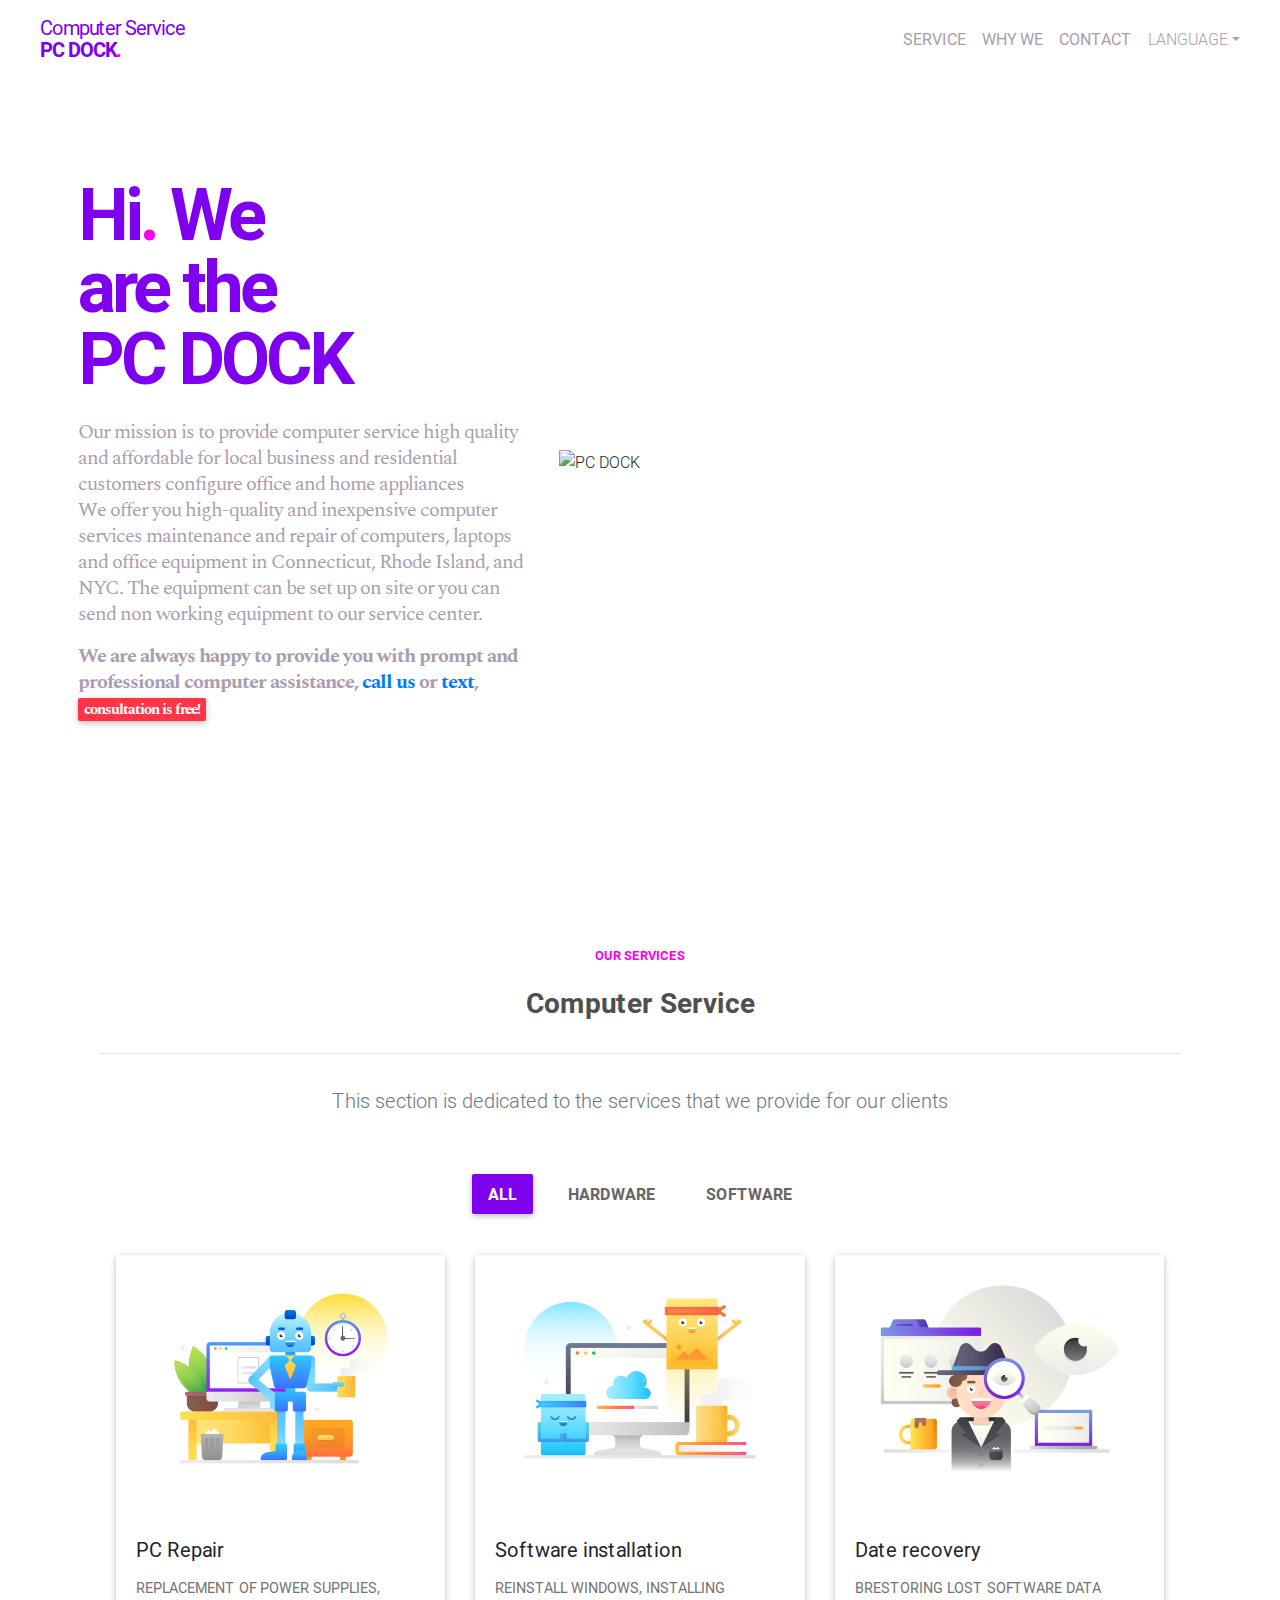
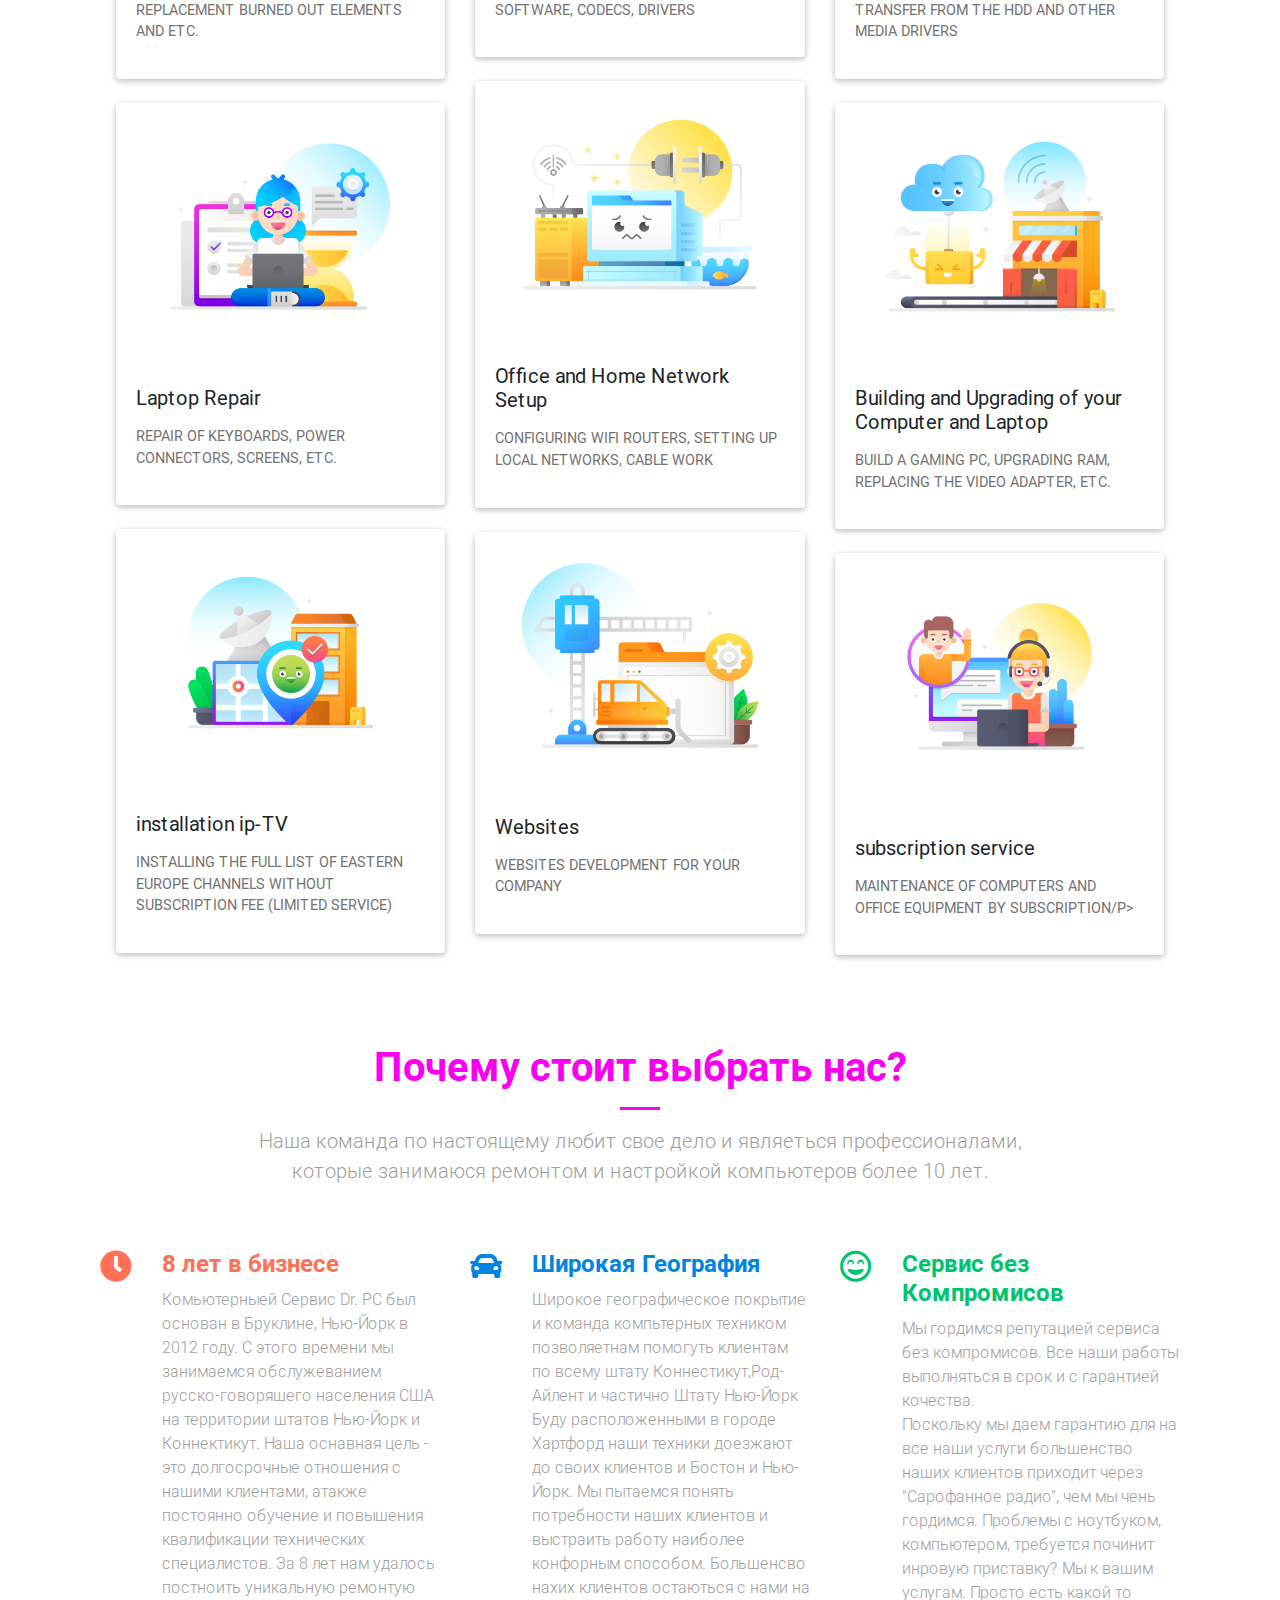
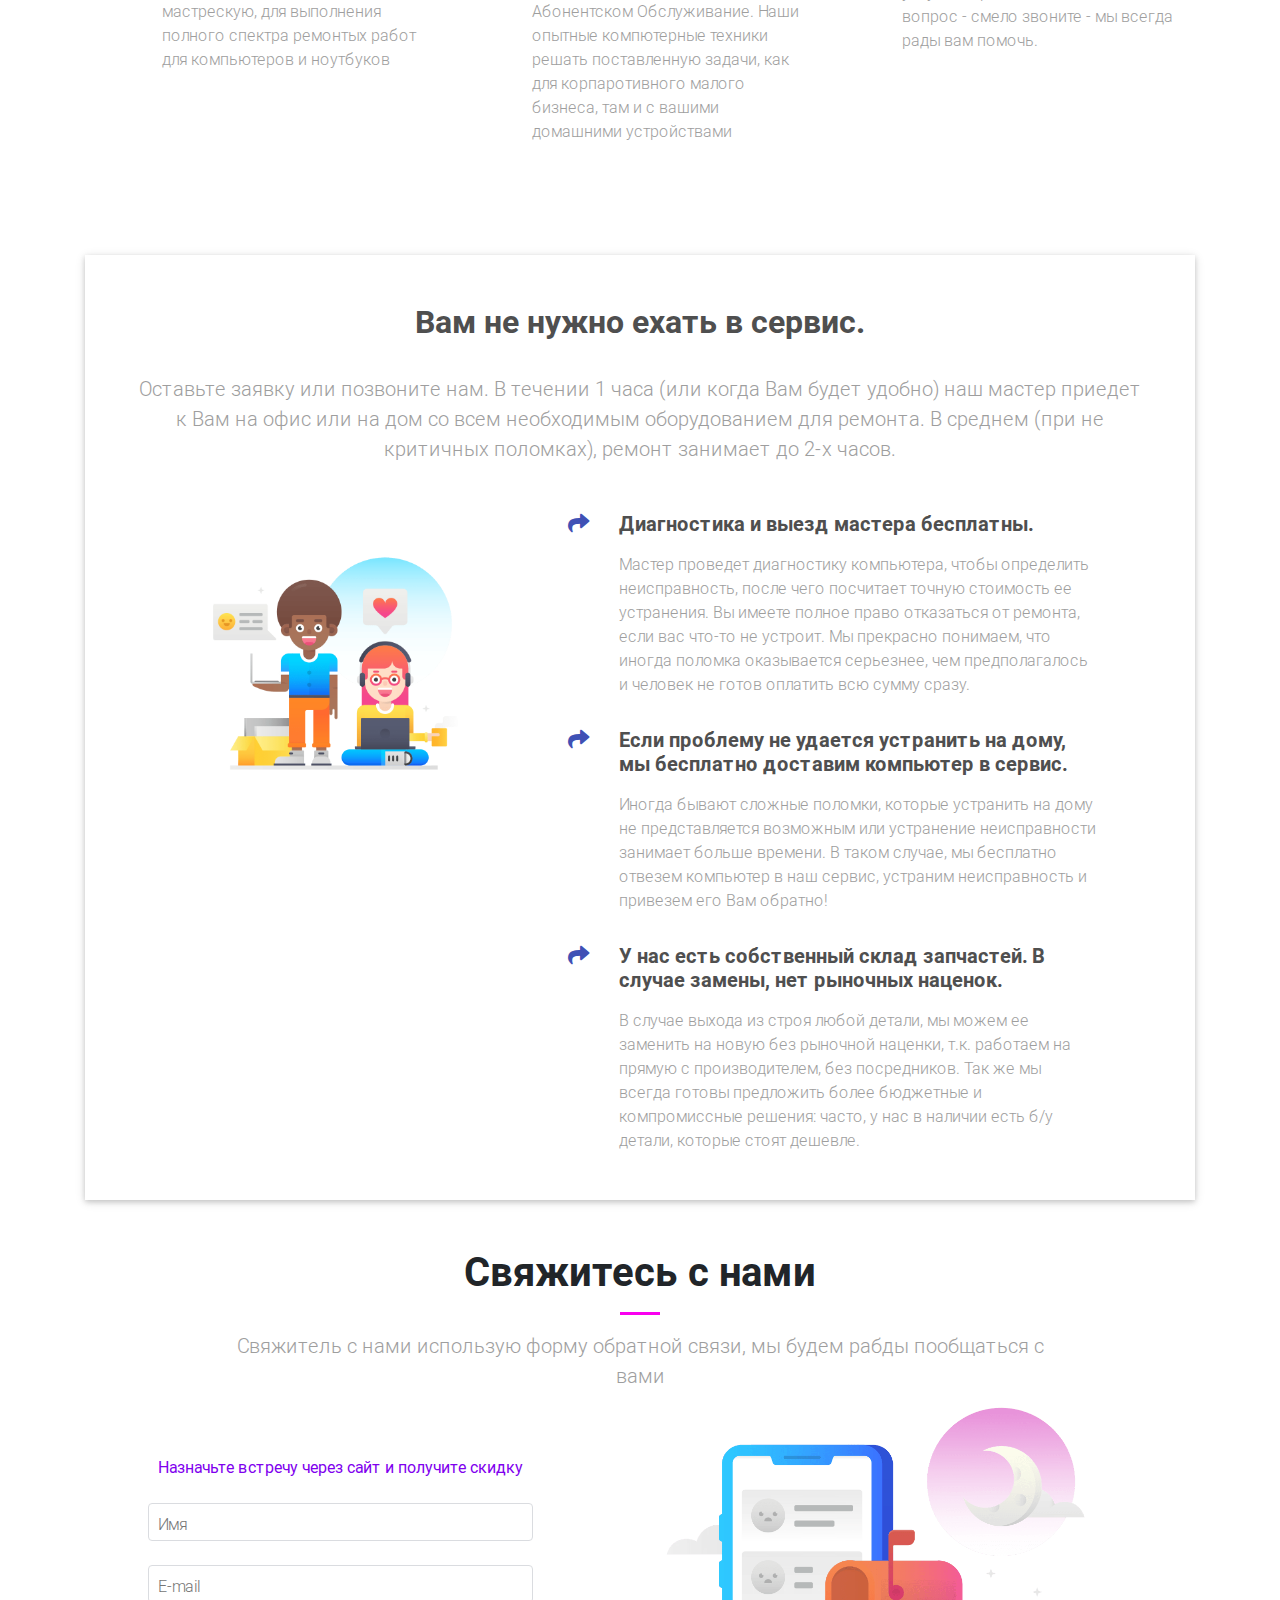
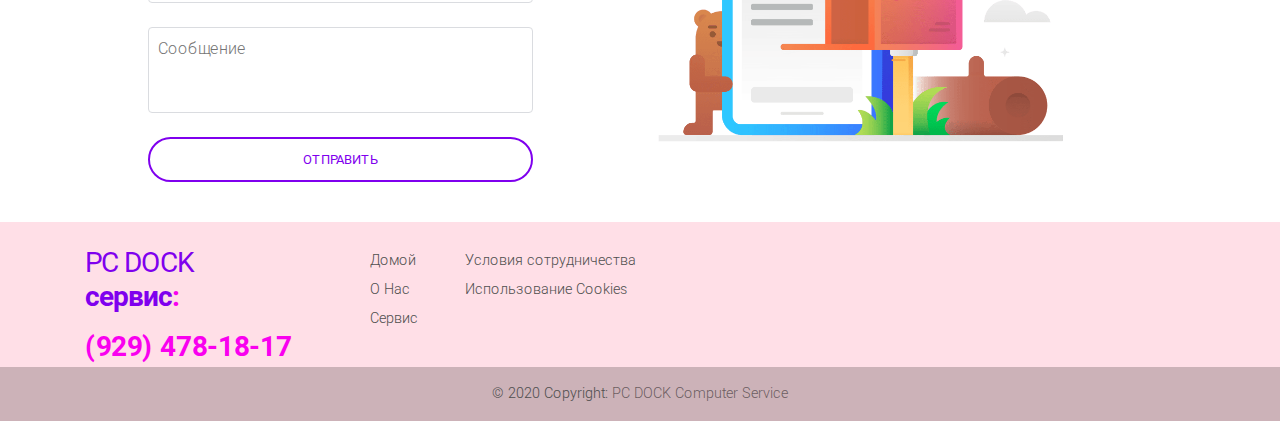
==== index.html @ e17f39f7 "add language select" ====
<!DOCTYPE html>
<html lang="ru">

<head>
    <meta charset="utf-8">
    <meta name="viewport" content="width=device-width, initial-scale=1, shrink-to-fit=no">
    <meta name="discription"
        content="Computer Service in Connecticut State PC DOCK Computer and laptop repair, ip-TV, xbox and ps repair">
    <meta name="keywords" content="service, repair, windows, virus cleaning">
    <meta http-equiv="x-ua-compatible" content="ie=edge">
    <title>Computer Service PC DOCK</title>
    <!-- Font Awesome -->
    <link rel="stylesheet" href="https://use.fontawesome.com/releases/v5.8.2/css/all.css">
    <!-- Google fonts -->
    <link href="https://fonts.googleapis.com/css?family=Pacifico|Spectral&display=swap" rel="stylesheet">
    <!-- Bootstrap core CSS -->
    <link href="../css/bootstrap.min.css" rel="stylesheet">
    <!-- Material Design Bootstrap -->
    <link href="../css/mdb.min.css" rel="stylesheet">
    <!-- Custom CSS -->
    <link href="../css/style.css" rel="stylesheet">

    <style>
        .md-outline.select-wrapper+label {
            top: .6em !important;
            z-index: 2 !important;
        }
    </style>
</head>

<body class="coworking-page">

    <!-- Main navigation -->
    <header>

        <!-- Navbar -->
        <nav class="navbar navbar-expand-lg scrolling-navbar navbar-light z-depth-0 fixed-top white ml-md-4 mr-md-3">
            <a class="navbar-brand purple-pastel" href="#">
                <strong>Computer Service <br><span class="font-weight-bold">PC DOCK</span><span
                        class="font-weight-bold pink-pastel">.</span></strong>
            </a>
            <button class="navbar-toggler" type="button" data-toggle="collapse" data-target="#navbarSupportedContent-4"
                aria-controls="navbarSupportedContent-4" aria-expanded="false" aria-label="Toggle navigation">
                <span class="navbar-toggler-icon"></span>
            </button>
            <div class="collapse navbar-collapse" id="navbarSupportedContent-4">
                <ul class="navbar-nav ml-auto text-uppercase smooth-scroll">
                    <li class="nav-item">
                        <a class="nav-link heather-color" href="#service" data-offset="100">
                            <strong>Service</strong>
                        </a>
                    </li>
                    <li class="nav-item">
                        <a class="nav-link heather-color" href="#about" data-offset="100">
                            <strong>Why we</strong>
                        </a>
                    </li>

                    <li class="nav-item">
                        <a class="nav-link heather-color" href="#contact" data-offset="100">
                            <strong>Contact</strong>
                        </a>
                    </li>

<!-- Dropdown -->
<li class="nav-item dropdown">
    <a class="nav-link dropdown-toggle heather-color" id="navbarDropdownMenuLink" data-toggle="dropdown" aria-haspopup="true"
        aria-expanded="false">Language</a>
    <div class="dropdown-menu dropdown-primary blue-grey lighten-5" aria-labelledby="navbarDropdownMenuLink">
        <a class="dropdown-item" href="ru.html">Russian</a>
        <a class="dropdown-item active" href="#" >English</a>

    </div>
</li>

                </ul>
            </div>
        </nav>
        <!-- Navbar -->

        <!-- Intro -->
        <section class="view intro">

            <div class="container-fluid">

                <div class="row d-flex justify-content-center align-items-center h-100 mx-md-5" id="home">

                    <div class="col-lg-4 col-xl-5 col-flex mt-lg-0 pt-lg-4 mt-5 pt-5">

                        <h1 class="heading font-weight-bold display-3 mb-4">Hi<span>.</span> <br
                                class="d-block d-md-none d-lg-block d-xl-none">We<br>are the <br>PC DOCK</span></h1>
                        <h5 class="subheading mb-xl-4 pb-xl-0 mb-md-3 pb-md-3 mb-4" id="main_text"><strong>Our mission
                                is to provide computer service high quality and affordable for local business and
                                residential customers
                                configure office and home appliances
                                <br class="d-none d-xl-block">We offer you high-quality and inexpensive computer
                                services
                                maintenance and repair of computers, laptops and office equipment in Connecticut, Rhode Island, and NYC.
                                The equipment can be set up on site or you can send non working equipment to our service center.

                                <p><strong>

                                        <p> We are always happy to provide you with prompt and professional computer assistance, <a
                                                href="callto:+18609103092">call us</a> or <a
                                                href="http://m.me/lavruk.d">text</a>,
                                            <span class="badge badge-danger"
                                            >consultation is free!</span>
                                            <p>
                                    </strong></p>
                            </strong></h5>


                        <!-- Кнопка связаться
            <div class="mr-auto">
              <button type="button" autofocus class="btn purple-gradient btn-rounded ml-0">Связаться</button>
            </div>

        Кнопка связаться -->

                    </div>

                    <div class="col-lg-8 col-xl-7 pt-lg-4">

                        <div class="view">
                            <img src="https://mdbootstrap.com/img/illustrations/graphics(2).png" class="img-fluid"
                                alt="PC DOCK">
                        </div>

                    </div>

                </div>

            </div>

        </section>
        <!-- Intro -->

    </header>
    <!-- Main navigation -->

    <!-- Main layout -->
    <main>

        <div class="container">

            <!-- Section service -->
            <section id="Service">
                <div class="container my-5">

                    <!-- Section Service-->
                    <section>

                        <style>
                            .md-pills .nav-link.active {
                                color: #fff;
                                background-color: #7f00ee;
                            }

                            button.close {
                                position: absolute;
                                right: 0;
                                z-index: 2;
                                padding-right: 1rem;
                                padding-top: .6rem;
                            }
                        </style>

                        <!-- ModalCompFix -->
                        <div class="modal fade" id="ModalCompFix" tabindex="-1" role="dialog"
                            aria-labelledby="exampleModalLabel" aria-hidden="true">
                            <div class="modal-dialog modal-fluid modal-dialog-centered" role="document">
                                <div class="modal-content">
                                    <div class="modal-body p-0">
                                        <button type="button" class="close" data-dismiss="modal" aria-label="Close">
                                            <span aria-hidden="true">&times;</span>
                                        </button>
                                        <!-- Grid row -->
                                        <div class="row">
                                            <!-- Grid column -->
                                            <div class="col-md-4 col-sm-12">
                                                <div class="view rounded-right">
                                                    <img class="img-fluid"
                                                        src="../img/hugo/hugo-artificial-intelligence.png"
                                                        alt="Ремонт Компьютеров">
                                                </div>
                                            </div>
                                            <div class="col-md-8 col-sm-12 py-5 pl-5">
                                                <h5 class="font-weight-normal mb-3">Ремонт Компьютеров</h5>
                                                <p class="text-muted">Cтационарный компьютер или любая другая техника
                                                    имеет свой рабочий ресурс.
                                                    Кроме того, на стабильность и качество работы
                                                    столь сложных систем влияет масса факторов от правильности и
                                                    своевременности периодического
                                                    обслуживания до некоторых
                                                    нюансов эксплуатации.</p>
                                                <p class="text-muted">
                                                    Поэтому неполадки в работе домашнего или офисного ПК неизбежны и их
                                                    появление – вопрос
                                                    времени.
                                                    Все неисправности, в
                                                    зависимости от причины возникновения, делятся на два типа:
                                                    аппаратные и программные. Первые
                                                    возникают вследствие
                                                    нарушения работы физических компонентов системы (жёсткого диска,
                                                    блока питания, видеокарты и
                                                    прочего), а вторые из-за
                                                    нарушений в работе программного обеспечения.
                                                </p>
                                            </div>

                                        </div>
                                        <!-- Grid row -->
                                        <div class="row p-5 ">
                                            <div class="col-lg-4 col-md-6">
                                                <ul class="font-small mt-5">
                                                    <p class="text-uppercase mb-2"><strong>Что могло случиться?</strong>
                                                    </p>
                                                    <p class="text-muted mb-4">

                                                        <li>Компьютер не включается</li>
                                                        <li>Синий экран на компьютере</li>
                                                        <li>Ошибки в работе компьютера</li>
                                                        <li>Зависает компьютер</li>
                                                        <li>Компьютер перезагружается сам</li>
                                                        <li>Шумит компьютер</li>
                                                        <li>Другие проблемы с компьютером</li>

                                                    </p>
                                                </ul>
                                            </div>
                                            <div class="col-lg-4 col-md-6">
                                                <ul class="font-small mt-5">
                                                    <p class="text-uppercase mb-2"><strong>Аппаратные
                                                            неисправности</strong></p>
                                                    <p class="text-muted mb-4">

                                                        <li>Поломки функциональных компонентов системы происходят в
                                                            результате физических
                                                            повреждений,
                                                            исчерпанного ресурса или
                                                            неправильного обслуживания. На работе ПК они отображаются
                                                            по-разному. В наиболее сложных
                                                            случаях
                                                            поломка приводит к
                                                            полному выходу из строя всей системы.</li>
                                                        <li>Специфика рабочего режима приводит к тому, что чаще всего
                                                            ломаются жёсткие диски. Ввиду
                                                            того,
                                                            что данные операционной
                                                            системы записаны на них, в таком случае компьютер приходит в
                                                            негодность до замены модуля и
                                                            переустановки ОС.
                                                        </li>
                                                        <li>
                                                            Второе место по количеству неисправностей занимает блок
                                                            питания. Часто конденсаторы на его
                                                            плате
                                                            приходят в негодность.
                                                            Нерабочие конденсаторы можно определить по внешнему виду –
                                                            они вздутые в верхней части.
                                                        </li>

                                                    </p>
                                                </ul>
                                            </div>
                                            <div class="col-lg-4 col-md-12">
                                                <div class="font-small mt-5">
                                                    <p class="text-uppercase mt-5"><strong>Обслужевание</strong></p>
                                                    <p class="text-muted mb-4">
                                                        Выполняем техническое обслуживание компьютеров, которое
                                                        заключается в чистке системного
                                                        блока от пыли,
                                                        замене термопасты
                                                        на процессоре и видеокарте, смазке кулеров, проверке системы на
                                                        вирусы и нежелательное ПО.
                                                        Вовремя
                                                        проведенное
                                                        обслуживание помогает предотвратить поломки и экономит не только
                                                        время и нервы, но и
                                                        денежные средства.
                                                    </p>
                                                </div>
                                            </div>
                                        </div>
                                        <!-- Grid row -->
                                        <div class="row p-5">
                                            <div class="col">
                                                <h2>Прайс-лист на услуги</h2>
                                                <table class="table">
                                                    <tbody>
                                                        <tr>
                                                            <td style="text-align: left;" width="510"><strong>Название
                                                                    работ</strong></td>
                                                            <td width="100"><strong>Цена, $.</strong></td>
                                                        </tr>
                                                        <tr>
                                                            <td style="text-align: left;">Диагностика блока питания</td>
                                                            <td>от 20</td>
                                                        </tr>
                                                        <tr>
                                                            <td style="text-align: left;">Диагностика видеокарты</td>
                                                            <td>30</td>
                                                        </tr>
                                                        <tr>
                                                            <td style="text-align: left;">Диагностика жесткого диска
                                                                (HDD/SSD)</td>
                                                            <td>от 15</td>
                                                        </tr>
                                                        <tr>
                                                            <td style="text-align: left;">Диагностика системного блока
                                                            </td>
                                                            <td>20</td>
                                                        </tr>
                                                        <tr>
                                                            <td style="text-align: left;">Замена CD-DVD дисковода (без
                                                                стоимости запчасти)</td>
                                                            <td>35</td>
                                                        </tr>
                                                        <tr>
                                                            <td style="text-align: left;">Замена блока питания (без
                                                                стоимости запчасти)</td>
                                                            <td>60</td>
                                                        </tr>
                                                        <tr>
                                                            <td style="text-align: left;">Замена видеокарты (без
                                                                стоимости запчасти)</td>
                                                            <td>40</td>
                                                        </tr>
                                                        <tr>
                                                            <td style="text-align: left;">Замена внутренних шлейфов (без
                                                                стоимости запчасти)</td>
                                                            <td>от 30</td>
                                                        </tr>
                                                        <tr>
                                                            <td style="text-align: left;">Замена жесткого диска
                                                                (HDD/SSD) (без стоимости запчасти)
                                                            </td>
                                                            <td>от 40</td>
                                                        </tr>
                                                        <tr>
                                                            <td style="text-align: left;">Замена материнской платы (без
                                                                стоимости запчасти)</td>
                                                            <td>от 65</td>
                                                        </tr>
                                                        <tr>
                                                            <td style="text-align: left;">Замена оперативной памяти (без
                                                                стоимости запчасти)</td>
                                                            <td>от 25</td>
                                                        </tr>
                                                        <tr>
                                                            <td style="text-align: left;">Замена процессора (без
                                                                стоимости запчасти)</td>
                                                            <td>от 65</td>
                                                        </tr>
                                                        <tr>
                                                            <td style="text-align: left;">Замена разъемов на плате</td>
                                                            <td>от 100</td>
                                                        </tr>
                                                        <tr>
                                                            <td style="text-align: left;">Удаление вирусов, настройка
                                                                программ и операционной системы
                                                            </td>
                                                            <td>от 60</td>
                                                        </tr>
                                                        <tr>
                                                            <td style="text-align: left;">Прошивка BIOS</td>
                                                            <td>от 60</td>
                                                        </tr>
                                                        <tr>
                                                            <td style="text-align: left;">Ремонт CD-DVD дисковода</td>
                                                            <td>от 65</td>
                                                        </tr>
                                                        <tr>
                                                            <td style="text-align: left;">Ремонт блока питания</td>
                                                            <td>от 65</td>
                                                        </tr>
                                                        <tr>
                                                            <td style="text-align: left;">Ремонт видеокарты</td>
                                                            <td>от 65</td>
                                                        </tr>
                                                        <tr>
                                                            <td style="text-align: left;">Ремонт жесткого диска
                                                                (HDD/SSD)</td>
                                                            <td>от 65</td>
                                                        </tr>
                                                        <tr>
                                                            <td style="text-align: left;">Ремонт материнской платы</td>
                                                            <td>от 65</td>
                                                        </tr>
                                                        <tr>
                                                            <td style="text-align: left;">Ремонт после попадания воды
                                                                или неудачного ремонта в другом
                                                                сервисе</td>
                                                            <td>от 450</td>
                                                        </tr>
                                                        <tr>
                                                            <td style="text-align: left;">Чистка блока питания</td>
                                                            <td>от 40</td>
                                                        </tr>
                                                        <tr>
                                                            <td style="text-align: left;">Чистка системы охлаждения с
                                                                заменой термопасты</td>
                                                            <td>50</td>
                                                        </tr>
                                                    </tbody>
                                                </table>
                                                <p><span style="font-size: small;">*Цены указаны для ознакомления и
                                                        могут меняться в
                                                        зависимости от сложности
                                                        работ</span></p>
                                            </div>
                                        </div>
                                    </div>
                                </div>
                            </div>
                        </div>
                        <!-- /.ModalCompFix -->


                        <!-- Modal Comp ModalSoftFix -->
                        <div class="modal fade" id="ModalSoftFix" tabindex="-1" role="dialog"
                            aria-labelledby="exampleModalLabel" aria-hidden="true">
                            <div class="modal-dialog modal-fluid modal-dialog-centered" role="document">
                                <div class="modal-content">
                                    <div class="modal-body p-0">
                                        <button type="button" class="close" data-dismiss="modal" aria-label="Close">
                                            <span aria-hidden="true">&times;</span>
                                        </button>
                                        <!-- Grid row -->
                                        <div class="row">
                                            <!-- Grid column -->
                                            <div class="col-md-4 col-sm-12">
                                                <div class="view rounded-right">
                                                    <img class="img-fluid" src="../img/hugo/hugo-uploading.png"
                                                        alt="Ремонт Компьютеров">
                                                </div>
                                            </div>
                                            <div class="col-md-8 col-sm-12 py-5 pl-5">
                                                <h5 class="font-weight-normal mb-3">Установка Софта</h5>
                                                <p class="text-muted">Компьютер без подходящего программного обеспечения
                                                    — бесполезная груда
                                                    металла. Поскольку программные продукты постоянно
                                                    усовершенствуются, то проследить за всеми новинками и улучшения
                                                    большинству пользователей
                                                    некогда. Рациональней
                                                    обратиться к нам и наши специалисты:
                                                    <ul>
                                                        <li>установят требуемую операционную систему и программные
                                                            решения;</li>
                                                        <li>настроят режимы работы программного обеспечения в
                                                            соответствии с потребностями
                                                            заказчика;</li>
                                                        <li>защитят компьютер от вирусов и прочего вредоносного ПО при
                                                            помощи антивирусов и
                                                            файерволов.</li>
                                                    </ul>
                                                    Наши специалисты знают какие именно программы предпочтительней для
                                                    решения
                                                    узкоспециализированных задач и дадут клиенту
                                                    дельные советы касательно нюансов их использования.</p>
                                                <p class="text-muted">
                                                    Поэтому неполадки в работе домашнего или офисного ПК неизбежны и их
                                                    появление – вопрос
                                                    времени.
                                                    Все неисправности, в
                                                    зависимости от причины возникновения, делятся на два типа:
                                                    аппаратные и программные. Первые
                                                    возникают вследствие
                                                    нарушения работы физических компонентов системы (жёсткого диска,
                                                    блока питания, видеокарты и
                                                    прочего), а вторые из-за
                                                    нарушений в работе программного обеспечения.
                                                </p>
                                            </div>

                                        </div>

                                        <div class="container my-5 p-5 z-depth-1">


                                            <!--Section: Content-->
                                            <section class="dark-grey-text">

                                                <!-- Section heading -->
                                                <h2 class="text-center font-weight-bold mb-4 pb-2">Если вы обратились к
                                                    нам</h2>
                                                <!-- Section description -->
                                                <p class="text-center lead grey-text mx-auto mb-5">
                                                    <ul class="text-muted">
                                                        <li>после переустановки Windows самостоятельно искать нужные
                                                            программы и настраивать их так,
                                                            как вы привыкли;</li>
                                                        <li>беспокоиться о сохранении важных данных;</li>
                                                        <li>переживать о том защищена ли новая система от атак вирусов и
                                                            вредоносного ПО</li>
                                                    </ul>
                                                </p>

                                                <!-- Grid row -->
                                                <div class="row">
                                                    <!-- Grid row -->
                                                    <div class="row mb-3">

                                                        <!-- Grid column -->
                                                        <div class="col-1">
                                                            <i class="fab fa-internet-explorer fa-lg indigo-text"></i>
                                                        </div>
                                                        <!-- Grid column -->

                                                        <!-- Grid column -->
                                                        <div class="col-xl-10 col-md-11 col-10">
                                                            <h5 class="font-weight-bold mb-3">Установка программ для
                                                                Интернета</h5>
                                                            <p class="grey-text">Ни один пользователь, который хочет
                                                                использовать возможности
                                                                компьютерных коммуникаций на 100% не обходится без
                                                                целого
                                                                ряда специальных программ для Интернета: браузеров,
                                                                клиентов для общения, загрузчиков.
                                                                Но далеко не каждому при этом
                                                                хочется вникать во все многообразие программ для
                                                                установки, выбирать наиболее подходящие
                                                                из них, заниматься кропотливой
                                                                настройкой. Намного проще воспользоваться услугами
                                                                квалифицированных специалистов по
                                                                софту. Именно они выполнят
                                                                установку и настройку программ компьютера для Интернета
                                                                с учетом пожеланий заказчика,
                                                                отрегулируют интерфейс, обеспечат
                                                                высокое быстродействие и подберут самый оптимальный
                                                                набор сетевых решений.</p>
                                                        </div>
                                                        <!-- Grid column -->

                                                    </div>
                                                    <!-- Grid row -->

                                                    <!-- Grid row -->
                                                    <div class="row mb-3">

                                                        <!-- Grid column -->
                                                        <div class="col-1">
                                                            <i class="fab fa-codepen fa-lg indigo-text"></i>
                                                        </div>
                                                        <!-- Grid column -->

                                                        <!-- Grid column -->
                                                        <div class="col-xl-10 col-md-11 col-10">
                                                            <h5 class="font-weight-bold mb-3">Установка кодеков</h5>
                                                            <p class="grey-text">Зачастую, скачав видео- или аудиофайл
                                                                из интернета, пользователь
                                                                сталкивается с невозможностью его воспроизведения по
                                                                неясной для него причине. Он ищет проблему в
                                                                проигрывателях, но, на самом деле, для
                                                                многих форматов мультимедиа нужна
                                                                установка кодеков – специальных программ, обеспечивающих
                                                                совместимость плееров с
                                                                различными типами видеофайлов.
                                                                Разобраться в большом разнообразии кодеков и выбрать
                                                                подходящий – не так уж и просто. В
                                                                такой ситуации не обойтись без
                                                                помощи профессионала, который выполнит установку нужных
                                                                программ на компьютер один раз
                                                                для всех возможных форматов.</p>
                                                        </div>
                                                        <!-- Grid column -->

                                                    </div>
                                                    <!-- Grid row -->

                                                    <!-- Grid row -->
                                                    <div class="row mb-3">

                                                        <!-- Grid column -->
                                                        <div class="col-1">
                                                            <i class="fab fa-windows fa-lg indigo-text"></i>
                                                        </div>
                                                        <!-- Grid column -->

                                                        <!-- Grid column -->
                                                        <div class="col-xl-10 col-md-11 col-10">
                                                            <h5 class="font-weight-bold mb-3">Установка офисных программ
                                                            </h5>
                                                            <p class="grey-text"><strong>Офисные приложения</strong> –
                                                                едва ли не самое востребованное
                                                                и практичное программное обеспечение дома и в офисе, для
                                                                частных и
                                                                корпоративных пользователей. Тем более необходимыми
                                                                являются услуги по установке офисных
                                                                программ для работы с текстами,
                                                                презентациями, таблицами и базами данных. Наши
                                                                специалисты помогут выбрать наиболее
                                                                удобный и мощный пакет офисного
                                                                софта для любого заказчика, в зависимости от его
                                                                потребностей. Кроме платного Microsoft
                                                                Office сегодня большим спросом
                                                                пользуется установка бесплатных программ из наборов
                                                                приложений OpenOffice или
                                                                LibreOffice. Это позволяет эффективно
                                                                экономить на лицензионном софте частным пользователям и
                                                                крупным организациям.</p>
                                                        </div>
                                                        <!-- Grid column -->

                                                    </div>
                                                    <!-- Grid row -->

                                                    <!-- Grid row -->
                                                    <div class="row mb-3">

                                                        <!-- Grid column -->
                                                        <div class="col-1">
                                                            <i class="fab fa-adobe fa-lg indigo-text"></i>
                                                        </div>
                                                        <!-- Grid column -->

                                                        <!-- Grid column -->
                                                        <div class="col-xl-10 col-md-11 col-10">
                                                            <h5 class="font-weight-bold mb-3">Установка графических
                                                                редакторов</h5>
                                                            <p class="grey-text"><strong>Графические редакторы</strong>
                                                                – мощные инструменты для
                                                                решения самых разных задач в дизайне, рекламе,
                                                                оформлении. К тому же, это
                                                                еще и отличное развлечение для детей и взрослых. Но
                                                                прежде, чем насладиться всеми
                                                                функциями таких систем, не обойтись
                                                                без установки и настройки программного обеспечения.
                                                                Кроме того, в некоторых случаях
                                                                необходимым оказывается также
                                                                установка драйверов для внешних устройств – сканеров,
                                                                принтеров, графических планшетов.
                                                                Учитывая количество настроек в
                                                                подобном ПО, эта задача может оказаться слишком сложной
                                                                для обычного пользователя, но
                                                                вполне по силам специалисту, к
                                                                которому можно обратиться за компьютерной помощью..</p>
                                                        </div>
                                                        <!-- Grid column -->

                                                    </div>
                                                    <!-- Grid row -->



                                                    <!--Grid row-->
                                                    <div class="row">

                                                        <!-- Grid column -->
                                                        <div class="col-1">
                                                            <i class="fas fa-tools fa-lg indigo-text"></i>
                                                        </div>
                                                        <!-- Grid column -->

                                                        <!-- Grid column -->
                                                        <div class="col-xl-10 col-md-11 col-10">
                                                            <h5 class="font-weight-bold mb-3">Установка драйверов
                                                                устройств</h5>
                                                            <p class="grey-text mb-0">Драйверы – это специальные
                                                                программы, без которых невозможно
                                                                корректное взаимодействие физических устройств вашего
                                                                компьютера и его операционной системы. В этой связи,
                                                                установка драйверов оказывается
                                                                необходимой для того, чтобы
                                                                обеспечить слаженную работу «железа», получить доступ ко
                                                                всем его функциям и
                                                                возможностям. Нельзя забывать и о том, что
                                                                только квалифицированный специалист сможет выполнить
                                                                установку драйверов с
                                                                использованием самых свежих версий,
                                                                сертифицированных производителей, без малейшего риска
                                                                заражения компьютера вредоносным
                                                                ПО.</p>
                                                        </div>
                                                        <!-- Grid column -->

                                                    </div>
                                                    <!--Grid row-->



                                                </div>
                                                <!-- Grid row -->

                                            </section>
                                            <!--Section: Content-->


                                        </div>

                                        <!-- Grid row -->
                                        <div class="row p-5">
                                            <div class="col">
                                                <h2>Прайс-лист на услуги</h2>
                                                <table class="table">
                                                    <tbody>
                                                        <tr>
                                                            <td style="text-align: left;" width="510"><strong>Название
                                                                    работ</strong></td>
                                                            <td width="100"><strong>Цена, $.</strong></td>
                                                        </tr>
                                                        <tr>
                                                            <td style="text-align: left;">Установка операционной системы
                                                                Windows 7,8,10</td>
                                                            <td>от 45</td>
                                                        </tr>
                                                        <tr>
                                                            <td style="text-align: left;">Восстановление Windows после
                                                                сбоев</td>
                                                            <td>от 50</td>
                                                        </tr>
                                                        <tr>
                                                            <td style="text-align: left;">Оптимизация системы</td>
                                                            <td>от 25</td>
                                                        </tr>
                                                        <tr>
                                                            <td style="text-align: left;">Создание резервной копии
                                                                Windows</td>
                                                            <td>20</td>
                                                        </tr>
                                                        <tr>
                                                            <td style="text-align: left;">Чистка/устранение ошибок
                                                                системы</td>
                                                            <td>20</td>
                                                        </tr>
                                                        <tr>
                                                            <td style="text-align: left;">Сохранение данных при сбое
                                                                системы(за 10Гб)</td>
                                                            <td>10</td>
                                                        </tr>
                                                        <tr>
                                                            <td style="text-align: left;">Установка драйвера устройства
                                                                компьютера</td>
                                                            <td>10</td>
                                                        </tr>
                                                        <tr>
                                                            <td style="text-align: left;">Установка драйвера
                                                                видеоадаптера</td>
                                                            <td>от 15</td>
                                                        </tr>
                                                        <tr>
                                                            <td style="text-align: left;">Установка офисного пакета
                                                            </td>
                                                            <td>от 20</td>
                                                        </tr>
                                                        <tr>
                                                            <td style="text-align: left;">Установка антивируса (+
                                                                стоимость подписки) </td>
                                                            <td>от 10</td>
                                                        </tr>
                                                        <tr>
                                                            <td style="text-align: left;">Настройка почтового клиента
                                                                (Outlook, Opera, Mozilla)</td>
                                                            <td>20</td>
                                                        </tr>

                                                    </tbody>
                                                </table>
                                                <p><span style="font-size: small;">*Цены указаны для ознакомления и
                                                        могут меняться в
                                                        зависимости от сложности
                                                        работ</span></p>
                                            </div>
                                        </div>
                                    </div>
                                </div>
                            </div>
                        </div>
                        <!-- /.Modal Comp ModalSoftFix -->

                        <!-- Modal Comp DataRecover -->
                        <div class="modal fade" id="DataRecover" tabindex="-1" role="dialog"
                            aria-labelledby="exampleModalLabel" aria-hidden="true">
                            <div class="modal-dialog modal-fluid modal-dialog-centered" role="document">
                                <div class="modal-content">
                                    <div class="modal-body p-0">
                                        <button type="button" class="close" data-dismiss="modal" aria-label="Close">
                                            <span aria-hidden="true">&times;</span>
                                        </button>
                                        <!-- Grid row -->
                                        <div class="row">
                                            <!-- Grid column -->
                                            <div class="col-md-4 col-sm-12">
                                                <div class="view rounded-right">
                                                    <img class="img-fluid" src="../img/hugo/hugo-searching.png"
                                                        alt="Ремонт Компьютеров">
                                                </div>
                                            </div>
                                            <div class="col-md-8 col-sm-12 py-5 pl-5">
                                                <h5 class="font-weight-normal mb-3">Востановление информации</h5>
                                                <p class="text-muted">
                                                    <h1>UNDER CONSTRUCTION</h1>
                                                </p>
                                                <!-- <p class="text-muted">
                          Поэтому неполадки в работе домашнего или офисного ПК неизбежны и их появление – вопрос
                          времени.
                          Все неисправности, в
                          зависимости от причины возникновения, делятся на два типа: аппаратные и программные. Первые
                          возникают вследствие
                          нарушения работы физических компонентов системы (жёсткого диска, блока питания, видеокарты и
                          прочего), а вторые из-за
                          нарушений в работе программного обеспечения.
                        </p> -->
                                            </div>
                                        </div>
                                    </div>
                                </div>
                            </div>
                        </div>
                        <!-- /.Modal Comp DateRecover -->

                        <!-- Modal Comp Laptop Fix -->
                        <div class="modal fade" id="ModulLaptopFix" tabindex="-1" role="dialog"
                            aria-labelledby="exampleModalLabel" aria-hidden="true">
                            <div class="modal-dialog modal-fluid modal-dialog-centered" role="document">
                                <div class="modal-content">
                                    <div class="modal-body p-0">
                                        <button type="button" class="close" data-dismiss="modal" aria-label="Close">
                                            <span aria-hidden="true">&times;</span>
                                        </button>
                                        <!-- Grid row -->
                                        <div class="row">
                                            <!-- Grid column -->
                                            <div class="col-md-4 col-sm-12">
                                                <div class="view rounded-right">
                                                    <img class="img-fluid" src="../img/hugo/hugo-productive-work.png"
                                                        alt="Ремонт Компьютеров">
                                                </div>
                                            </div>
                                            <div class="col-md-8 col-sm-12 py-5 pl-5">
                                                <h5 class="font-weight-normal mb-3">Ремонт Ноутбуков</h5>
                                                <p class="text-muted">то незаменимый помощник делового человека,
                                                    сочетающий в себе компактность
                                                    с возможностью поиска и обработки информации.
                                                    Если вас беспокоит техническое состояние ноутбука, влияющее на
                                                    работоспособность, то очевидно,
                                                    что ему требуется срочный
                                                    ремонт.

                                                    Если вы не имеете возможности долго ожидать из ремонта свой ноутбук,
                                                    то обращайтесь в наш
                                                    сервисный центр. Мы производим
                                                    ремонт ноутбуков на дому качественно, недорого и быстро. У нас вы
                                                    получите не только
                                                    обслуживание по высшему классу, но
                                                    и ряд других преимуществ.</p>

                                            </div>

                                        </div>
                                        <p class="container my-3">
                                            Наши мастера легко справляются с решением проблем любого уровня сложности.
                                            Ремонт ноутбуков будет
                                            происходить в вашем
                                            присутствии дома или в офисе. Для замены будут использованы только
                                            комплектующие от производителя,
                                            которые всегда
                                            имеются на складе.

                                            После ремонта мастер продемонстрирует вам работоспособность ноутбука и
                                            выдаст гарантию на
                                            произведённую работу и
                                            установленные запчасти. Сотрудничество с нами сэкономит вам не только
                                            деньги, но и время, которое
                                            также сегодня в
                                            дефиците.

                                            После ремонта мастер передаёт ноутбук заказчику вместе с гарантией качества.

                                        </p>

                                        <!-- Grid row -->
                                        <div class="row p-5 ">
                                            <div class="col-lg-4 col-md-6">
                                                <ul class="font-small mt-5">
                                                    <p class="text-uppercase mb-2"><strong>Что могло случиться?</strong>
                                                    </p>
                                                    <p class="text-muted mb-4">

                                                        <li>Компьютер не включается</li>
                                                        <li>Синий экран на компьютере</li>
                                                        <li>Ошибки в работе компьютера</li>
                                                        <li>Зависает компьютер</li>
                                                        <li>Компьютер перезагружается сам</li>
                                                        <li>Шумит компьютер</li>
                                                        <li>Другие проблемы с компьютером</li>

                                                    </p>
                                                </ul>
                                            </div>
                                            <div class="col-lg-4 col-md-6">
                                                <ul class="font-small mt-5">
                                                    <p class="text-uppercase mb-2"><strong>Аппаратные
                                                            неисправности</strong></p>
                                                    <p class="text-muted mb-4">

                                                        <li>Поломки функциональных компонентов системы происходят в
                                                            результате физических
                                                            повреждений,
                                                            исчерпанного ресурса или
                                                            неправильного обслуживания. На работе ПК они отображаются
                                                            по-разному. В наиболее сложных
                                                            случаях
                                                            поломка приводит к
                                                            полному выходу из строя всей системы.</li>
                                                        <li>Специфика рабочего режима приводит к тому, что чаще всего
                                                            ломаются жёсткие диски. Ввиду
                                                            того,
                                                            что данные операционной
                                                            системы записаны на них, в таком случае компьютер приходит в
                                                            негодность до замены модуля и
                                                            переустановки ОС.
                                                        </li>
                                                        <li>
                                                            Второе место по количеству неисправностей занимает блок
                                                            питания. Часто конденсаторы на его
                                                            плате
                                                            приходят в негодность.
                                                            Нерабочие конденсаторы можно определить по внешнему виду –
                                                            они вздутые в верхней части.
                                                        </li>

                                                    </p>
                                                </ul>
                                            </div>
                                            <div class="col-lg-4 col-md-12">
                                                <div class="font-small mt-5">
                                                    <p class="text-uppercase mt-5"><strong>Обслужевание</strong></p>
                                                    <p class="text-muted mb-4">
                                                        Выполняем техническое обслуживание компьютеров, которое
                                                        заключается в чистке системного
                                                        блока от пыли, замене термопасты
                                                        на процессоре и видеокарте, смазке кулеров, проверке системы на
                                                        вирусы и нежелательное ПО.
                                                        Вовремя проведенное
                                                        обслуживание помогает предотвратить поломки и экономит не только
                                                        время и нервы, но и
                                                        денежные средства.
                                                    </p>
                                                </div>
                                            </div>
                                        </div>
                                        <!-- Grid row -->
                                        <div class="row p-5">
                                            <div class="col">
                                                <h2>Прайс-лист на услуги</h2>
                                                <table class="table">
                                                    <tbody>
                                                        <tr>
                                                            <td style="text-align: left;" width="510"><strong>Название
                                                                    работ</strong></td>
                                                            <td width="100"><strong>Цена, $.</strong></td>
                                                        </tr>
                                                        <tr>
                                                            <td style="text-align: left;">Диагностика блока питания</td>
                                                            <td>от 20</td>
                                                        </tr>
                                                        <tr>
                                                            <td style="text-align: left;">Диагностика видеокарты</td>
                                                            <td>30</td>
                                                        </tr>
                                                        <tr>
                                                            <td style="text-align: left;">Диагностика жесткого диска
                                                                (HDD/SSD)</td>
                                                            <td>от 15</td>
                                                        </tr>
                                                        <tr>
                                                            <td style="text-align: left;">Диагностика системного блока
                                                            </td>
                                                            <td>20</td>
                                                        </tr>
                                                        <tr>
                                                            <td style="text-align: left;">Замена CD-DVD дисковода (без
                                                                стоимости запчасти)</td>
                                                            <td>35</td>
                                                        </tr>
                                                        <tr>
                                                            <td style="text-align: left;">Замена блока питания (без
                                                                стоимости запчасти)</td>
                                                            <td>60</td>
                                                        </tr>
                                                        <tr>
                                                            <td style="text-align: left;">Замена видеокарты (без
                                                                стоимости запчасти)</td>
                                                            <td>40</td>
                                                        </tr>
                                                        <tr>
                                                            <td style="text-align: left;">Замена внутренних шлейфов (без
                                                                стоимости запчасти)</td>
                                                            <td>от 30</td>
                                                        </tr>
                                                        <tr>
                                                            <td style="text-align: left;">Замена жесткого диска
                                                                (HDD/SSD) (без стоимости запчасти)
                                                            </td>
                                                            <td>от 40</td>
                                                        </tr>
                                                        <tr>
                                                            <td style="text-align: left;">Замена материнской платы (без
                                                                стоимости запчасти)</td>
                                                            <td>от 65</td>
                                                        </tr>
                                                        <tr>
                                                            <td style="text-align: left;">Замена оперативной памяти (без
                                                                стоимости запчасти)</td>
                                                            <td>от 25</td>
                                                        </tr>
                                                        <tr>
                                                            <td style="text-align: left;">Замена процессора (без
                                                                стоимости запчасти)</td>
                                                            <td>от 65</td>
                                                        </tr>
                                                        <tr>
                                                            <td style="text-align: left;">Замена разъемов на плате</td>
                                                            <td>от 100</td>
                                                        </tr>
                                                        <tr>
                                                            <td style="text-align: left;">Удаление вирусов, настройка
                                                                программ и операционной системы
                                                            </td>
                                                            <td>от 60</td>
                                                        </tr>
                                                        <tr>
                                                            <td style="text-align: left;">Прошивка BIOS</td>
                                                            <td>от 60</td>
                                                        </tr>
                                                        <tr>
                                                            <td style="text-align: left;">Ремонт CD-DVD дисковода</td>
                                                            <td>от 65</td>
                                                        </tr>
                                                        <tr>
                                                            <td style="text-align: left;">Ремонт блока питания</td>
                                                            <td>от 65</td>
                                                        </tr>
                                                        <tr>
                                                            <td style="text-align: left;">Ремонт видеокарты</td>
                                                            <td>от 65</td>
                                                        </tr>
                                                        <tr>
                                                            <td style="text-align: left;">Ремонт жесткого диска
                                                                (HDD/SSD)</td>
                                                            <td>от 65</td>
                                                        </tr>
                                                        <tr>
                                                            <td style="text-align: left;">Ремонт материнской платы</td>
                                                            <td>от 65</td>
                                                        </tr>
                                                        <tr>
                                                            <td style="text-align: left;">Ремонт после попадания воды
                                                                или неудачного ремонта в другом
                                                                сервисе</td>
                                                            <td>от 450</td>
                                                        </tr>
                                                        <tr>
                                                            <td style="text-align: left;">Чистка блока питания</td>
                                                            <td>от 40</td>
                                                        </tr>
                                                        <tr>
                                                            <td style="text-align: left;">Чистка системы охлаждения с
                                                                заменой термопасты</td>
                                                            <td>50</td>
                                                        </tr>
                                                    </tbody>
                                                </table>
                                                <p><span style="font-size: small;">*Цены указаны для ознакомления и
                                                        могут меняться в
                                                        зависимости от сложности
                                                        работ</span></p>
                                            </div>
                                        </div>
                                    </div>
                                </div>
                            </div>
                        </div>
                        <!-- /.Modal Comp LaptopFIx -->

                        <!-- Modal Comp Network -->
                        <div class="modal fade" id="Network" tabindex="-1" role="dialog"
                            aria-labelledby="exampleModalLabel" aria-hidden="true">
                            <div class="modal-dialog modal-fluid modal-dialog-centered" role="document">
                                <div class="modal-content">
                                    <div class="modal-body p-0">
                                        <button type="button" class="close" data-dismiss="modal" aria-label="Close">
                                            <span aria-hidden="true">&times;</span>
                                        </button>
                                        <!-- Grid row -->
                                        <div class="row">
                                            <!-- Grid column -->
                                            <div class="col-md-4 col-sm-12">
                                                <div class="view rounded-right">
                                                    <img class="img-fluid" src="../img/hugo/hugo-no-connection.png"
                                                        alt="Ремонт Компьютеров">
                                                </div>
                                            </div>
                                            <div class="col-md-8 col-sm-12 py-5 pl-5">
                                                <h5 class="font-weight-normal mb-3">Настройка сети</h5>
                                                <p class="text-muted">Cтационарный компьютер или любая другая техника
                                                    имеет свой рабочий ресурс.
                                                    Кроме того, на стабильность и качество работы
                                                    столь сложных систем влияет масса факторов от правильности и
                                                    своевременности периодического
                                                    обслуживания до некоторых
                                                    нюансов эксплуатации.</p>
                                                <p class="text-muted">
                                                    Поэтому неполадки в работе домашнего или офисного ПК неизбежны и их
                                                    появление – вопрос
                                                    времени.
                                                    Все неисправности, в
                                                    зависимости от причины возникновения, делятся на два типа:
                                                    аппаратные и программные. Первые
                                                    возникают вследствие
                                                    нарушения работы физических компонентов системы (жёсткого диска,
                                                    блока питания, видеокарты и
                                                    прочего), а вторые из-за
                                                    нарушений в работе программного обеспечения.
                                                </p>
                                            </div>
                                        </div>
                                        <div class="row">
                                            <div class="container my-5 p-5 z-depth-1">


                                                <!--Section: Content-->
                                                <section class="dark-grey-text">

                                                    <!-- Section heading -->
                                                    <h2 class="text-center font-weight-bold mb-4 pb-2">Простая офисная
                                                        локальная сеть с
                                                        подключением к Интернет</h2>
                                                    <h3 class="text-center font-weight-bold mb-2 pb-1 pink-pastel">
                                                        задача которую мы решаем каждую
                                                        неделю</h3>
                                                    <!-- Section description -->
                                                    <p class="text-center lead grey-text mx-auto mb-5">Рассмотрим
                                                        типичный небольшой офис.
                                                        Предположим, что в нем работают несколько менеджеров (пусть их
                                                        будет три),
                                                        секретарь, бухгалтер и директор. На каждом рабочем месте
                                                        установлен компьютер, также в офисе
                                                        есть один выделенный канал
                                                        в интернет с постоянным реальным ip адресом (например
                                                        195.34.10.134) и доменное имя
                                                        myoffice.ru.</p>
                                                    <strong>Что мы хотим сделать?</strong>
                                                    <ul>
                                                        <ol>oбъединить все компьютеры в локальную сеть (LAN);</ol>
                                                        <ol>организовать печать со всех рабочих мест на сетевой принтер;
                                                        </ol>
                                                        <ol>подключить и настроить Интернет - канал;</ol>
                                                        <ol>организовать доступ в Интернет со всех компьютеров локальной
                                                            сети.;</ol>
                                                        <ol>защитить локальную сеть от внешних вторжений;</ol>
                                                        <ol>установить и настроить сетевые сервисы: WEB-сервер, почтовый
                                                            сервер, файловый, FTP,
                                                            прокси и т.д.;</ol>
                                                        <ol>организовать удаленный модемный доступ к офисной сети из
                                                            дома с возможностью
                                                            использования офисного интернет-канала</ol>
                                                    </ul>

                                                    <!-- Grid row -->
                                                    <div class="row">

                                                        <!-- Grid column -->
                                                        <div class="col-lg-5 text-center text-lg-left">
                                                            <img class="img-fluid" src="../img/office-LAN.png"
                                                                alt="Пример Сети">
                                                        </div>
                                                        <!-- Grid column -->

                                                        <!-- Grid column -->
                                                        <div class="col-lg-7">

                                                            <!-- Grid row -->
                                                            <div class="row mb-3">

                                                                <!-- Grid column -->
                                                                <div class="col-1">
                                                                    <i class="fas fa-share fa-lg indigo-text"></i>
                                                                </div>
                                                                <!-- Grid column -->

                                                                <!-- Grid column -->
                                                                <div class="col-xl-10 col-md-11 col-10">
                                                                    <h5 class="font-weight-bold mb-3">Выберем Диапазон
                                                                    </h5>
                                                                    <p class="grey-text">Сначала выберем диапазон IP
                                                                        адресов для нашей локальной сети.
                                                                        Остановимся на зарезервированных для
                                                                        использования в
                                                                        частных сетях адресах:
                                                                        192.168.0.0-192.168.255.255. Для нашей локальной
                                                                        сети
                                                                        используем адресацию 192.168.20.0/24, где
                                                                        "/24" - сокращенная форма записи маски подсети
                                                                        255.255.255.0. В каждой такой сети
                                                                        (класса "С") может использоваться до
                                                                        254 уникальных хостов, чего нам вполне
                                                                        достаточно. Постоянный ip адрес
                                                                        (195.34.10.134) в сети интернет нам по условию
                                                                        задачи предоставлен провайдером.</p>
                                                                </div>
                                                                <!-- Grid column -->

                                                            </div>
                                                            <!-- Grid row -->

                                                            <!-- Grid row -->
                                                            <div class="row mb-3">

                                                                <!-- Grid column -->
                                                                <div class="col-1">
                                                                    <i class="fas fa-share fa-lg indigo-text"></i>
                                                                </div>
                                                                <!-- Grid column -->

                                                                <!-- Grid column -->
                                                                <div class="col-xl-10 col-md-11 col-10">
                                                                    <h5 class="font-weight-bold mb-3">Настроим
                                                                        Маршрутизатор</h5>
                                                                    <p class="grey-text">десь маршрутизатор выполняет
                                                                        только роль шлюза в интернет и
                                                                        файерволла, а сетевые сервисы размещены внутри
                                                                        локальной
                                                                        сети, в идеале - каждый на отдельном компьютере.
                                                                        Теперь выход из строя одного
                                                                        сервера не парализует другие. Но в этой
                                                                        сетевой топологии тоже имеется недостаток:
                                                                        рабочие станции и серверы находятся в
                                                                        одном и том же сегменте сети, что
                                                                        потенциально снижает ее надежность и
                                                                        производительность.</p>
                                                                </div>
                                                                <!-- Grid column -->

                                                            </div>
                                                            <!-- Grid row -->

                                                            <!--Grid row-->
                                                            <div class="row">

                                                                <!-- Grid column -->
                                                                <div class="col-1">
                                                                    <i class="fas fa-share fa-lg indigo-text"></i>
                                                                </div>
                                                                <!-- Grid column -->

                                                                <!-- Grid column -->
                                                                <div class="col-xl-10 col-md-11 col-10">
                                                                    <h5 class="font-weight-bold mb-3">Лицензии</h5>
                                                                    <p class="grey-text mb-0">Прошло то время, когда
                                                                        руководство компаний могло не
                                                                        задумываться о легальности устанавливаемых
                                                                        программ. Сейчас
                                                                        нарушения в области авторских прав относятся к
                                                                        тяжким преступлениям, поэтому от
                                                                        греха подальше (с целью минимизации
                                                                        рисков) будем рассматривать только лицензионное
                                                                        программное обеспечение..</p>
                                                                </div>
                                                                <!-- Grid column -->

                                                            </div>
                                                            <!--Grid row-->

                                                        </div>
                                                        <!--Grid column-->

                                                    </div>
                                                    <!-- Grid row -->

                                                </section>
                                                <!--Section: Content-->


                                            </div>

                                        </div>
                                    </div>
                                </div>
                            </div>
                        </div>
                        <!-- /.Modal Comp Network -->

                        <!-- Modal Comp update -->
                        <div class="modal fade" id="update" tabindex="-1" role="dialog"
                            aria-labelledby="exampleModalLabel" aria-hidden="true">
                            <div class="modal-dialog modal-fluid modal-dialog-centered" role="document">
                                <div class="modal-content">
                                    <div class="modal-body p-0">
                                        <button type="button" class="close" data-dismiss="modal" aria-label="Close">
                                            <span aria-hidden="true">&times;</span>
                                        </button>
                                        <!-- Grid row -->
                                        <div class="row">
                                            <!-- Grid column -->
                                            <div class="col-md-4 col-sm-12">
                                                <div class="view rounded-right">
                                                    <img class="img-fluid" src="../img/hugo/hugo-downloading.png"
                                                        alt="Сборка и Апгрейд Компьютера и Ноутбука">
                                                </div>
                                            </div>
                                            <div class="col-md-8 col-sm-12 py-5 pl-5">
                                                <h5 class="font-weight-normal mb-3">Сборка и Апгрейд Компьютера и
                                                    Ноутбука</h5>
                                                <p class="text-muted">
                                                    <H1>UNDER CONSTRUCTION</H1>

                                                </p>
                                                <!-- <p class="text-muted">
                          Поэтому неполадки в работе домашнего или офисного ПК неизбежны и их появление – вопрос
                          времени.
                          Все неисправности, в
                          зависимости от причины возникновения, делятся на два типа: аппаратные и программные. Первые
                          возникают вследствие
                          нарушения работы физических компонентов системы (жёсткого диска, блока питания, видеокарты и
                          прочего), а вторые из-за
                          нарушений в работе программного обеспечения. -->
                                                </p>
                                            </div>
                                        </div>
                                    </div>
                                </div>
                            </div>
                        </div>
                        <!-- /.Modal Comp DateRecover -->

                        <!-- Modal Comp RussianTV -->
                        <div class="modal fade" id="russianTV" tabindex="-1" role="dialog"
                            aria-labelledby="exampleModalLabel" aria-hidden="true">
                            <div class="modal-dialog modal-fluid modal-dialog-centered" role="document">
                                <div class="modal-content">
                                    <div class="modal-body p-0">
                                        <button type="button" class="close" data-dismiss="modal" aria-label="Close">
                                            <span aria-hidden="true">&times;</span>
                                        </button>
                                        <!-- Grid row -->
                                        <div class="row">
                                            <!-- Grid column -->
                                            <div class="col-md-4 col-sm-12">
                                                <div class="view rounded-right">
                                                    <img class="img-fluid" src="../img/hugo/hugo-location-access.png"
                                                        alt="Российкое ТВ">
                                                </div>
                                            </div>
                                            <div class="col-md-8 col-sm-12 py-5 pl-5">
                                                <h5 class="font-weight-normal mb-3">Установка и настройка Российского ТВ
                                                </h5>
                                                <p class="text-muted">
                                                    <h1>UNDER CONSTRUCTION</h1>
                                                </p>
                                                <!-- <p class="text-muted">
                          Поэтому неполадки в работе домашнего или офисного ПК неизбежны и их появление – вопрос
                          времени.
                          Все неисправности, в
                          зависимости от причины возникновения, делятся на два типа: аппаратные и программные. Первые
                          возникают вследствие
                          нарушения работы физических компонентов системы (жёсткого диска, блока питания, видеокарты и
                          прочего), а вторые из-за
                          нарушений в работе программного обеспечения.
                        </p> -->
                                            </div>
                                        </div>
                                    </div>
                                </div>
                            </div>
                        </div>
                        <!-- /.Modal Comp DateRecover -->



                        <!-- Modal Comp WEBSITE -->
                        <div class="modal fade" id="website" tabindex="-1" role="dialog"
                            aria-labelledby="exampleModalLabel" aria-hidden="true">
                            <div class="modal-dialog modal-fluid modal-dialog-centered" role="document">
                                <div class="modal-content">
                                    <div class="modal-body p-0">
                                        <button type="button" class="close" data-dismiss="modal" aria-label="Close">
                                            <span aria-hidden="true">&times;</span>
                                        </button>
                                        <!-- Grid row -->
                                        <div class="row">
                                            <!-- Grid column -->
                                            <div class="col-md-4 col-sm-12">
                                                <div class="view rounded-right">
                                                    <img class="img-fluid" src="../img/hugo/hugo-under-construction.png"
                                                        alt="изготовление сайтов">
                                                </div>
                                            </div>
                                            <div class="col-md-8 col-sm-12 py-5 pl-5">
                                                <h5 class="font-weight-normal mb-3">Изготовление сайтов</h5>
                                                <p class="text-muted">
                                                    <h1>under construction</h1>
                                                </p>
                                                <!-- <p class="text-muted">
                          Поэтому неполадки в работе домашнего или офисного ПК неизбежны и их появление – вопрос
                          времени.
                          Все неисправности, в
                          зависимости от причины возникновения, делятся на два типа: аппаратные и программные. Первые
                          возникают вследствие
                          нарушения работы физических компонентов системы (жёсткого диска, блока питания, видеокарты и
                          прочего), а вторые из-за
                          нарушений в работе программного обеспечения.
                        </p> -->
                                            </div>
                                        </div>
                                    </div>
                                </div>
                            </div>
                        </div>
                        <!-- /.Modal Comp WEBSITE -->


                        <!-- Modal Comp support -->
                        <div class="modal fade" id="support" tabindex="-1" role="dialog"
                            aria-labelledby="exampleModalLabel" aria-hidden="true">
                            <div class="modal-dialog modal-fluid modal-dialog-centered" role="document">
                                <div class="modal-content">
                                    <div class="modal-body p-0">
                                        <button type="button" class="close" data-dismiss="modal" aria-label="Close">
                                            <span aria-hidden="true">&times;</span>
                                        </button>
                                        <!-- Grid row -->
                                        <div class="row">
                                            <!-- Grid column -->
                                            <div class="col-md-4 col-sm-12">
                                                <div class="view rounded-right">
                                                    <img class="img-fluid" src="../img/hugo/hugo-customer-support.png"
                                                        alt="Абонентское обслуживание">
                                                </div>
                                            </div>
                                            <div class="col-md-8 col-sm-12 py-5 pl-5">
                                                <h5 class="font-weight-normal mb-3">
                                                    Абонентское обслуживание</h5>
                                                <p class="text-muted">
                                                    <h1>under construction</h1>.
                                                </p>
                                                <!-- <p class="text-muted">
                          Поэтому неполадки в работе домашнего или офисного ПК неизбежны и их появление – вопрос
                          времени.
                          Все неисправности, в
                          зависимости от причины возникновения, делятся на два типа: аппаратные и программные. Первые
                          возникают вследствие
                          нарушения работы физических компонентов системы (жёсткого диска, блока питания, видеокарты и
                          прочего), а вторые из-за
                          нарушений в работе программного обеспечения.
                        </p> -->
                                            </div>
                                        </div>
                                    </div>
                                </div>
                            </div>
                        </div>
                        <!-- /.Modal Comp Support -->


                        <!-- Main Section -->
                        <h6 class="font-weight-bold text-center text-uppercase small mb-4 pink-pastel" id="service">Our services</h6>
                        <h3 class="font-weight-bold text-center dark-grey-text pb-2 ">Computer Service</h3>
                        <hr class="w-header my-4">
                        <p class="lead text-center text-muted pt-2 mb-5">This section is dedicated to the services that we
                        provide for
                        our
                        clients</p>
                        <!--First row-->
                        <div class="row">
                            <!--First column-->
                            <div class="col-12">
                                <!-- Nav tabs -->
                                <ul class="nav md-pills flex-center flex-wrap mx-0" role="tablist">
                                    <li class="nav-item">
                                        <a class="nav-link active font-weight-bold text-uppercase" data-toggle="tab"
                                            href="#panelall" role="tab">All</a>
                                    </li>
                                    <li class="nav-item">
                                        <a class="nav-link font-weight-bold text-uppercase" data-toggle="tab"
                                            href="#panelhardware" role="tab">Hardware</a>
                                    </li>
                                    <li class="nav-item">
                                        <a class="nav-link font-weight-bold text-uppercase" data-toggle="tab"
                                            href="#panelsoft" role="tab">Software</a>
                                    </li>
                                </ul>
                            </div>
                            <!--First column-->

                        </div>
                        <!--First row-->
                        <!--Tab panels-->
                        <div class="tab-content mb-5">

                            <!--Panel ALL-->
                            <div class="tab-pane fade show in active" id="panelall" role="tabpanel">
                                <!-- Grid row -->
                                <div class="row">
                                    <!-- Grid column -->
                                    <div class="col-md-4 col-lg-4">

                                        <!-- Card Ремонт Компьютеров-->
                                        <a class="card hoverable mb-4" data-toggle="modal" data-target="#ModalCompFix">

                                            <!-- Card image -->
                                            <img class="card-img-top" src="../img/hugo/hugo-artificial-intelligence.png"
                                                alt="Ремонт компьютеров">

                                            <!-- Card content -->
                                            <div class="card-body">

                                                <h5 class="my-3">PC Repair</h5>
                                                <p class="card-text text-uppercase mb-3">Replacement of power supplies, replacement
                                                burned out elements and
                                                etc.</p>

                                            </div>

                                        </a>
                                        <!-- /.Card -->

                                        <!-- Card ремонт ноутбуков -->
                                        <a class="card hoverable mb-4" data-toggle="modal"
                                            data-target="#ModulLaptopFix">

                                            <!-- Card image -->
                                            <img class="card-img-top" src="../img/hugo/hugo-productive-work.png"
                                                alt="Ремонт Ноутбуков">

                                            <!-- Card content -->
                                            <div class="card-body">

                                                <h5 class="my-3">Laptop Repair</h5>
                                                <p class="card-text text-uppercase mb-3">Repair of keyboards, power connectors,
                                                screens, etc.</p>

                                            </div>

                                        </a>
                                        <!-- /.Card -->

                                        <!-- Card Российское ТВ-->
                                        <a class="card hoverable mb-4" data-toggle="modal" data-target="#russianTV">

                                            <!-- Card image -->
                                            <img class="card-img-top" src="../img/hugo/hugo-location-access.png"
                                                alt="Установка Российского ТВ">

                                            <!-- Card content -->
                                            <div class="card-body">

                                                <h5 class="my-3">installation ip-TV</h5>
                                                <p class="card-text text-uppercase mb-3">Installing the full list
                                                of Eastern Europe Channels without
                                                subscription fee (limited service)</p>

                                            </div>

                                        </a>
                                        <!-- /.Card -->

                                    </div>
                                    <!-- Grid column -->
                                    <!-- Grid column -->
                                    <div class="col-md-4 col-lg-4">

                                        <!-- Card установка софта-->
                                        <a class="card hoverable mb-4" data-toggle="modal" data-target="#ModalSoftFix">

                                            <!-- Card image -->
                                            <img class="card-img-top" src="../img/hugo/hugo-uploading.png"
                                                alt="Установка Софта">

                                            <!-- Card content -->
                                            <div class="card-body">

                                                <h5 class="my-3">Software installation</h5>
                                                <p class="card-text text-uppercase mb-3">reinstall Windows,
                                                Installing software, Codecs,
                                                Drivers
                                                </p>

                                            </div>

                                        </a>
                                        <!-- Card -->

                                        <!-- Card настройка сети-->
                                        <a class="card hoverable mb-4" data-toggle="modal" data-target="#Network">

                                            <!-- Card image -->
                                            <img class="card-img-top" src="../img/hugo/hugo-no-connection.png"
                                                alt="Настройка Сети">

                                            <!-- Card content -->
                                            <div class="card-body">

                                                <h5 class="my-3">Office and Home Network Setup</h5>
                                                <p class="card-text text-uppercase mb-3">Configuring WiFi routers,

                                                Setting up local networks, cable work</p>

                                            </div>

                                        </a>
                                        <!-- Card -->
                                        <!-- Card изготовление сайтов-->
                                        <a class="card hoverable mb-4" data-toggle="modal" data-target="#website">

                                            <!-- Card image -->
                                            <img class="card-img-top" src="../img/hugo/hugo-under-construction.png"
                                                alt="Изготовление Сайтов">

                                            <!-- Card content -->
                                            <div class="card-body">

                                                <h5 class="my-3">Websites</h5>
                                                <p class="card-text text-uppercase mb-3">Websites development for your company
                                                </p>

                                            </div>

                                        </a>
                                        <!-- Card -->

                                    </div>
                                    <!-- Grid column -->
                                    <!-- Grid column -->
                                    <div class="col-md-4 col-lg-4">

                                        <!-- Card Восстановление Данных-->
                                        <a class="card hoverable mb-4" data-toggle="modal" data-target="#DataRecover">

                                            <!-- Card image -->
                                            <img class="card-img-top" src="../img/hugo/hugo-searching.png"
                                                alt="Восстановление Данных">

                                            <!-- Card content -->
                                            <div class="card-body">

                                                <h5 class="my-3">Date recovery</h5>
                                                <p class="card-text text-uppercase mb-3">Вrestoring lost software
                                                data transfer from the HDD and other media drivers</p>

                                            </div>

                                        </a>
                                        <!-- Card -->

                                        <!-- Card Апгрейд и сборка-->
                                        <a class="card hoverable mb-4" data-toggle="modal" data-target="#update">

                                            <!-- Card image -->
                                            <img class="card-img-top" src="../img/hugo/hugo-downloading.png"
                                                alt="Сборка и Апгрейд Компьютера и Ноутбука">

                                            <!-- Card content -->
                                            <div class="card-body">

                                                <h5 class="my-3">
                                                Building and Upgrading of your Computer and Laptop</h5>
                                                <p class="card-text text-uppercase mb-3">Build a gaming PC, upgrading
                                                RAM,                                                replacing the video adapter, etc.</p>

                                            </div>

                                        </a>
                                        <!-- Card -->

                                        <!-- Card  Aбонентское Обслуживание -->
                                        <a class="card hoverable mb-4" data-toggle="modal" data-target="#support">

                                            <!-- Card image -->
                                            <img class="card-img-top" src="../img/hugo/hugo-customer-support.png"
                                                alt="Aбонентское Обслуживание">

                                            <!-- Card content -->
                                            <div class="card-body">

                                                <h5 class="my-3">subscription service</h5>
                                                <p class="card-text text-uppercase mb-3">Maintenance of Computers  and
                                                office equipment by subscription/p>

                                            </div>

                                        </a>
                                        <!-- Card -->

                                    </div>
                                    <!-- Grid column -->
                                </div>
                                <!-- Grid row -->
                            </div>
                            <!--Panel ALL-->

                            <!--Panel Hardware-->
                            <div class="tab-pane fade" id="panelhardware" role="tabpanel">

                                <!-- Grid row -->
                                <div class="row">

                                    <!-- Grid column -->
                                    <div class="col-md-6 col-lg-4">

                                        <!-- Card Ремонт Компьютеров-->
                                        <a class="card hoverable mb-4" data-toggle="modal" data-target="#ModalCompFix">

                                            <!-- Card image -->
                                            <img class="card-img-top" src="../img/hugo/hugo-artificial-intelligence.png"
                                                alt="Ремонт компьютеров">

                                            <!-- Card content -->
                                            <div class="card-body">

                                                <h5 class="my-3">Ремонт компьютеров</h5>
                                                <p class="card-text text-uppercase mb-3">Замена блоков питания, замена
                                                    перегоревших элементов и
                                                    т.д.</p>

                                            </div>

                                        </a>
                                        <!-- /.Card -->
                                        <!-- Card Апгрейд и сборка-->
                                        <a class="card hoverable mb-4" data-toggle="modal" data-target="#update">

                                            <!-- Card image -->
                                            <img class="card-img-top" src="../img/hugo/hugo-downloading.png"
                                                alt="Сборка и Апгрейд Компьютера и Ноутбука">

                                            <!-- Card content -->
                                            <div class="card-body">

                                                <h5 class="my-3">Сборка и Апгрейд Компьютера и Ноутбука</h5>
                                                <p class="card-text text-uppercase mb-3">Сборка игрового ПК, Увеличение
                                                    оперативной памяти,
                                                    замена видео адаптера и
                                                    т.д.</p>

                                            </div>

                                        </a>
                                        <!-- Card -->

                                    </div>
                                    <!-- Grid column -->

                                    <!-- Grid column -->
                                    <div class="col-md-6 col-lg-4">

                                        <!-- Card ремонт ноутбуков -->
                                        <a class="card hoverable mb-4" data-toggle="modal"
                                            data-target="#ModulLaptopFix">

                                            <!-- Card image -->
                                            <img class="card-img-top" src="../img/hugo/hugo-productive-work.png"
                                                alt="Ремонт Ноутбуков">

                                            <!-- Card content -->
                                            <div class="card-body">

                                                <h5 class="my-3">Ремонт Ноутбуков</h5>
                                                <p class="card-text text-uppercase mb-3">Клавиатураб разъемы питания,
                                                    Крышки и т.д.</p>

                                            </div>

                                        </a>
                                        <!-- /.Card -->
                                        <!-- Card  Aбонентское Обслуживание -->
                                        <a class="card hoverable mb-4" data-toggle="modal" data-target="#support">

                                            <!-- Card image -->
                                            <img class="card-img-top" src="../img/hugo/hugo-customer-support.png"
                                                alt="Aбонентское Обслуживание">

                                            <!-- Card content -->
                                            <div class="card-body">

                                                <h5 class="my-3">Aбонентское Обслуживание</h5>
                                                <p class="card-text text-uppercase mb-3">Обслужевание компьютеров и
                                                    оргтехники для компаний</p>

                                            </div>

                                        </a>
                                        <!-- Card -->

                                    </div>
                                    <!-- Grid column -->

                                    <!-- Grid column -->
                                    <div class="col-md-6 col-lg-4">

                                        <!-- Card Российское ТВ-->
                                        <a class="card hoverable mb-4" data-toggle="modal" data-target="#russianTV">

                                            <!-- Card image -->
                                            <img class="card-img-top" src="../img/hugo/hugo-location-access.png"
                                                alt="Установка Российского ТВ">

                                            <!-- Card content -->
                                            <div class="card-body">

                                                <h5 class="my-3">Установка Российского ТВ</h5>
                                                <p class="card-text text-uppercase mb-3">Установка полного перечна
                                                    Российских Каналов без
                                                    абонентской платы</p>

                                            </div>

                                        </a>
                                        <!-- /.Card -->

                                    </div>
                                    <!-- Grid column -->

                                </div>
                                <!-- Grid row -->

                            </div>
                            <!--/.Panel Hardware-->

                            <!--Panel SoftWare-->
                            <div class="tab-pane fade" id="panelsoft" role="tabpanel">

                                <!-- Grid row -->
                                <div class="row">

                                    <!-- Grid column -->
                                    <div class="col-md-6 col-lg-4">

                                        <!-- Card установка софта-->
                                        <a class="card hoverable mb-4" data-toggle="modal" data-target="#ModalSoftFix">

                                            <!-- Card image -->
                                            <img class="card-img-top" src="../img/hugo/hugo-uploading.png"
                                                alt="Установка Софта">

                                            <!-- Card content -->
                                            <div class="card-body">

                                                <h5 class="my-3">Установка Софта</h5>
                                                <p class="card-text text-uppercase mb-3">Переустановка Windows,
                                                    Установка софта, Кодеки,
                                                    Двайвера
                                                </p>

                                            </div>

                                        </a>
                                        <!-- Card -->
                                        <!-- Card изготовление сайтов-->
                                        <a class="card hoverable mb-4" data-toggle="modal" data-target="#website">

                                            <!-- Card image -->
                                            <img class="card-img-top" src="../img/hugo/hugo-under-construction.png"
                                                alt="изготовление Сайтов">


                                            <!-- Card content -->
                                            <div class="card-body">

                                                <h5 class="my-3">Изготовление сайтов</h5>
                                                <p class="card-text text-uppercase mb-3">Изготовление сайтов для вашей
                                                    организации</p>

                                            </div>

                                        </a>
                                        <!-- Card -->




                                    </div>
                                    <!-- Grid column -->

                                    <!-- Grid column -->
                                    <div class="col-md-6 col-lg-4">

                                        <!-- Card Восстановление Данных-->
                                        <a class="card hoverable mb-4" data-toggle="modal" data-target="#DataRecover">

                                            <!-- Card image -->
                                            <img class="card-img-top" src="../img/hugo/hugo-searching.png"
                                                alt="Восстановление Данных">

                                            <!-- Card content -->
                                            <div class="card-body">

                                                <h5 class="my-3">Восстановление Данных</h5>
                                                <p class="card-text text-uppercase mb-3">Восстановление утерянных по
                                                    ошибке данных с жесткого
                                                    диска</p>

                                            </div>

                                        </a>
                                        <!-- Card -->
                                        <!-- Card  Aбонентское Обслуживание -->
                                        <a class="card hoverable mb-4" data-toggle="modal" data-target="#support">

                                            <!-- Card image -->
                                            <img class="card-img-top" src="../img/hugo/hugo-customer-support.png"
                                                alt="Aбонентское Обслуживание">

                                            <!-- Card content -->
                                            <div class="card-body">

                                                <h5 class="my-3">Aбонентское Обслуживание</h5>
                                                <p class="card-text text-uppercase mb-3">Обслужевание компьютеров и
                                                    оргтехники для компаний</p>

                                            </div>

                                        </a>
                                        <!-- Card -->

                                    </div>
                                    <!-- Grid column -->

                                    <!-- Grid column -->
                                    <div class="col-md-6 col-lg-4">

                                        <!-- Card настройка сети-->
                                        <a class="card hoverable mb-4" data-toggle="modal" data-target="#Network">

                                            <!-- Card image -->
                                            <img class="card-img-top" src="../img/hugo/hugo-no-connection.png"
                                                alt="Настройка Сети">

                                            <!-- Card content -->
                                            <div class="card-body">

                                                <h5 class="my-3">Настройка Сети</h5>
                                                <p class="card-text text-uppercase mb-3">Настройка WiFi роутеров,

                                                    Настройка локальных сетей</p>

                                            </div>

                                        </a>
                                        <!-- Card -->


                                    </div>
                                    <!-- Grid column -->

                                </div>
                                <!-- /.Grid row -->

                            </div>
                            <!--/.Panel SoftWare-->

                        </div>
                        <!--/.Tab panels-->
                    </section>
                    <!--/. Section -->
                </div>
            </section>
            <!--/. Section service -->

            <!-- Section: About Us -->
            <section id="about" class="container b-5 pb-5">

                <!-- Section heading -->
                <h2 class="h1-responsive font-weight-bold text-center pink-pastel">Почему стоит выбрать нас?</h2>
                <hr class="hr-pink my-3">
                <p class="lead grey-text text-center w-responsive mx-auto mb-5 pb-3">
                    Наша команда по настоящему любит свое дело и являеться профессионалами, которые занимаюся ремонтом и
                    настройкой компьютеров более 10 лет.
                </p>

                <!-- Grid row -->
                <div class="row">

                    <!-- Grid column -->
                    <div class="col-md-4 mb-md-0 mb-5">

                        <!-- Grid row -->
                        <div class="row">

                            <!-- Grid column -->
                            <div class="col-lg-2 col-md-3 col-2">
                                <i class="fas fa-clock orange-pastel fa-2x"></i>
                            </div>
                            <!-- Grid column -->

                            <!-- Grid column -->
                            <div class="col-lg-10 col-md-9 col-10">
                                <h4 class="font-weight-bold orange-pastel">8 лет в бизнесе</h4>
                                <p class="grey-text">Комьютерныей Сервис Dr. PC был основан в Бруклине, Нью-Йорк в 2012
                                    году. С этого
                                    времени мы занимаемся обслужеванием русско-говоряшего населения США на территории
                                    штатов Нью-Йорк и
                                    Коннектикут.
                                    Наша оснавная цель - это долгосрочные отношения с нашими клиентами, атакже постоянно
                                    обучение и
                                    повышения квалификации технических специалистов. За 8 лет нам удалось постноить
                                    уникальную ремонтую
                                    мастрескую, для выполнения полного спектра ремонтых работ для компьютеров и
                                    ноутбуков
                                </p>
                                <!-- <a class="btn btn-orange-pastel btn-rounded btn-sm">Learn more</a> -->
                            </div>
                            <!-- Grid column -->

                        </div>
                        <!-- Grid row -->

                    </div>
                    <!-- Grid column -->

                    <!-- Grid column -->
                    <div class="col-md-4 mb-md-0 mb-5">

                        <!-- Grid row -->
                        <div class="row">

                            <!-- Grid column -->
                            <div class="col-lg-2 col-md-3 col-2">
                                <i class="fas fa-car blue-pastel fa-2x"></i>

                            </div>
                            <!-- Grid column -->

                            <!-- Grid column -->
                            <div class="col-lg-10 col-md-9 col-10">
                                <h4 class="font-weight-bold blue-pastel">Широкая География</h4>
                                <p class="grey-text">
                                    Широкое географическое покрытие и команда компьтерных техником позволяетнам помогуть
                                    клиентам по всему
                                    штату Коннестикут,Род-Айлент и частично Штату Нью-Йорк
                                    Буду расположенными в городе Хартфорд наши техники доезжают до своих клиентов и
                                    Бостон и Нью-Йорк.
                                    Мы пытаемся понять потребности наших клиентов и выстраить работу наиболее конфорным
                                    способом.
                                    Большенсво нахих клиентов остаються с нами на Абонентском Обслуживание.
                                    Наши опытные компютерные техники решать поставленную задачи, как для корпаротивного
                                    малого бизнеса,
                                    там и с вашими домашними устройствами
                                </p>
                                <!-- <a class="btn btn-blue-pastel btn-rounded btn-sm">Learn more</a> -->
                            </div>
                            <!-- Grid column -->

                        </div>
                        <!-- Grid row -->

                    </div>
                    <!-- Grid column -->

                    <!-- Grid column -->
                    <div class="col-md-4">

                        <!-- Grid row -->
                        <div class="row">

                            <!-- Grid column -->
                            <div class="col-lg-2 col-md-3 col-2">
                                <i class="far fa-grin-beam green-pastel fa-2x"></i>
                            </div>
                            <!-- Grid column -->

                            <!-- Grid column -->
                            <div class="col-lg-10 col-md-9 col-10">
                                <h4 class="font-weight-bold green-pastel">Сервис без Компромисов</h4>
                                <p class="grey-text">
                                    Мы гордимся репутацией сервиса без компромисов. Все наши работы выполняться в срок и
                                    с гарантией
                                    кочества.<br>
                                    Поскольку мы даем гарантию для на все наши услуги большенство наших клиентов
                                    приходит через
                                    "Сарофанное радио", чем мы чень гордимся.
                                    Проблемы с ноутбуком, компьютером, требуется починит инровую приставку? Мы к вашим
                                    услугам.
                                    Просто есть какой то вопрос - смело звоните - мы всегда рады вам помочь.
                                </p>
                                <!-- <a class="btn btn-green-pastel btn-rounded btn-sm">О наших услугах</a> -->
                            </div>
                            <!-- Grid column -->

                        </div>
                        <!-- Grid row -->

                    </div>
                    <!-- Grid column -->

                </div>
                <!-- Grid row -->

            </section>
            <!-- /.Section: About Us -->

            <div class="container my-5 p-5 z-depth-1">


                <!--Section: Content-->
                <section class="dark-grey-text">

                    <!-- Section heading -->
                    <h2 class="text-center font-weight-bold mb-4 pb-2">Вам не нужно ехать в сервис.</h2>
                    <!-- Section description -->
                    <p class="text-center lead grey-text mx-auto mb-5">Оставьте заявку или позвоните нам. В течении 1
                        часа (или
                        когда Вам будет удобно) наш мастер приедет к Вам на офис или на дом со всем
                        необходимым оборудованием для ремонта. В среднем (при не критичных поломках), ремонт занимает до
                        2-х часов.
                    </p>

                    <!-- Grid row -->
                    <div class="row">

                        <!-- Grid column -->
                        <div class="col-lg-5 text-center text-lg-left">
                            <img class="img-fluid" src="/img/hugo/hugo-co-workers.png" alt="Выезд специалиста">
                        </div>
                        <!-- Grid column -->

                        <!-- Grid column -->
                        <div class="col-lg-7">

                            <!-- Grid row -->
                            <div class="row mb-3">

                                <!-- Grid column -->
                                <div class="col-1">
                                    <i class="fas fa-share fa-lg indigo-text"></i>
                                </div>
                                <!-- Grid column -->

                                <!-- Grid column -->
                                <div class="col-xl-10 col-md-11 col-10">
                                    <h5 class="font-weight-bold mb-3">Диагностика и выезд мастера бесплатны.</h5>
                                    <p class="grey-text">Мастер проведет диагностику компьютера, чтобы определить
                                        неисправность, после
                                        чего посчитает точную стоимость ее
                                        устранения.

                                        Вы имеете полное право отказаться от ремонта, если вас что-то не устроит. Мы
                                        прекрасно понимаем, что
                                        иногда поломка
                                        оказывается серьезнее, чем предполагалось и человек не готов оплатить всю сумму
                                        сразу.</p>
                                </div>
                                <!-- Grid column -->

                            </div>
                            <!-- Grid row -->

                            <!-- Grid row -->
                            <div class="row mb-3">

                                <!-- Grid column -->
                                <div class="col-1">
                                    <i class="fas fa-share fa-lg indigo-text"></i>
                                </div>
                                <!-- Grid column -->

                                <!-- Grid column -->
                                <div class="col-xl-10 col-md-11 col-10">
                                    <h5 class="font-weight-bold mb-3">Если проблему не удается устранить на дому,
                                        мы бесплатно доставим компьютер в сервис.</h5>
                                    <p class="grey-text">Иногда бывают сложные поломки, которые устранить на дому не
                                        представляется
                                        возможным или устранение неисправности
                                        занимает больше времени.
                                        В таком случае, мы бесплатно отвезем компьютер в наш сервис, устраним
                                        неисправность и привезем его
                                        Вам обратно!</p>
                                </div>
                                <!-- Grid column -->

                            </div>
                            <!-- Grid row -->

                            <!--Grid row-->
                            <div class="row">

                                <!-- Grid column -->
                                <div class="col-1">
                                    <i class="fas fa-share fa-lg indigo-text"></i>
                                </div>
                                <!-- Grid column -->

                                <!-- Grid column -->
                                <div class="col-xl-10 col-md-11 col-10">
                                    <h5 class="font-weight-bold mb-3">У нас есть собственный склад запчастей.
                                        В случае замены, нет рыночных наценок.</h5>
                                    <p class="grey-text mb-0">В случае выхода из строя любой детали, мы можем ее
                                        заменить на новую без
                                        рыночной наценки, т.к. работаем на прямую с
                                        производителем, без посредников.

                                        Так же мы всегда готовы предложить более бюджетные и компромиссные решения:
                                        часто, у нас в наличии
                                        есть б/у детали,
                                        которые стоят дешевле.</p>
                                </div>
                                <!-- Grid column -->

                            </div>
                            <!--Grid row-->

                        </div>
                        <!--Grid column-->

                    </div>
                    <!-- Grid row -->

                </section>
                <!--Section: Need to know-->


            </div>













            <!-- Section: Contact Us -->
            <section id="contact" class="mb-3">

                <div class="container my-3">
                    <!-- Section heading -->
                    <h2 class="h1-responsive font-weight-bold text-center">Свяжитесь с нами</h2>
                    <hr class="hr-pink my-3">
                    <p class="lead grey-text text-center w-responsive mx-auto mb-5 pb-3">Свяжитель с нами использую
                        форму обратной
                        связи, мы будем рабды пообщаться с вами</p>

                    <!-- Grid row -->
                    <div class="row">

                        <!-- Grid column -->
                        <div class="col-lg-5 mb-lg-0 mb-4">

                            <p class="text-center purple-pastel ml-lg-5"><strong>Назначьте встречу через сайт и получите
                                    скидку</strong></p>

                            <!-- Form -->
                            <form class="text-center ml-lg-5">

                                <!-- Name -->
                                <div class="md-form md-outline">
                                    <input type="text" id="materialContactFormName" class="form-control">
                                    <label for="materialContactFormName">Имя</label>
                                </div>

                                <!-- E-mail -->
                                <div class="md-form md-outline">
                                    <input type="email" id="materialContactFormEmail" class="form-control">
                                    <label for="materialContactFormEmail">E-mail</label>
                                </div>

                                <!--Message-->
                                <div class="md-form md-outline">
                                    <textarea id="materialContactFormMessage" class="form-control md-textarea"
                                        rows="3"></textarea>
                                    <label for="materialContactFormMessage">Сообщение</label>
                                </div>

                                <!-- Send button -->
                                <button
                                    class="btn btn-outline-purple-pastel btn-rounded btn-block z-depth-0 mx-0 my-4 waves-effect"
                                    type="submit">Отправить</button>

                            </form>
                            <!-- Form -->

                        </div>
                        <!-- Grid column -->

                        <!-- Grid column -->
                        <div class="col-lg-7" style="margin-top: -7rem;">

                            <div class="view">
                                <img src="/img/hugo/hugo-no-messages.png" class="img-fluid" alt="связаться с PC DOCK">
                            </div>

                        </div>
                        <!-- Grid column -->

                    </div>
                    <!-- Grid row -->
                </div>

            </section>
            <!-- /.Section: Contact Us -->

        </div>

    </main>
    <!-- /Main layout -->

    <!-- Footer -->
    <footer class="page-footer font-small pt-4 dark-grey-text">

        <!-- Footer Links -->
        <div class="container text-center text-md-left">

            <!-- Grid row -->
            <div class="row">

                <!-- Grid column -->
                <div class="col-md-3 mt-md-0 mt-3">

                    <h3 class="mb-3">
                        <a class="brand purple-pastel" href="#">
                            <strong>PC DOCK <br><span class="font-weight-bold">сервис</span><span
                                    class="font-weight-bold pink-pastel">:</span>
                            </strong>
                        </a>
                    </h3>

                    <p class="mb-1 h3"><strong><a class="pink-pastel" href="callto:+19294781817">(929)
                                478-18-17</a></strong></p>

                </div>
                <!-- Grid column -->

                <hr class="clearfix w-100 d-md-none pb-3">

                <!-- Grid column -->
                <div class="col-md-2 col-lg-1 mb-md-0 mb-3">

                    <!-- Links -->
                    <ul class="list-unstyled smooth-scroll">
                        <li>
                            <a class="dark-grey-text" href="#home">Домой</a>
                        </li>
                        <li>
                            <a class="dark-grey-text" href="#about">О Нас</a>
                        </li>

                        <li>
                            <a class="dark-grey-text" href="#service">Сервис</a>
                        </li>

                    </ul>

                </div>
                <!-- Grid column -->

                <!-- Grid column -->
                <div class="col-md-3 mb-md-0 mb-3">

                    <!-- Links -->
                    <ul class="list-unstyled">
                        <li>
                            <a class="dark-grey-text" href="#!">Условия сотрудничества</a>
                        </li>
                        <li>
                            <a class="dark-grey-text" href="#!">Использование Cookies</a>
                        </li>
                    </ul>

                </div>
                <!-- Grid column -->

                <!-- Grid column -->
                <!-- <div class="col-md-12 col-lg-4 my-lg-0 my-4">

          <h5 class="mb-4"><strong>If you want to know more about the Place,
              leave us your email address:</strong></h5>

          <div class="input-group">
            <input type="text" class="form-control" placeholder="Your e-mail address" aria-label="Recipient's username"
              aria-describedby="basic-addon2">
            <div class="input-group-append">
              <span class="input-group-text" id="basic-addon2">Send</span>
            </div>
          </div>

        </div> -->
                <!-- Grid column -->

            </div>
            <!-- Grid row -->

        </div>
        <!-- Footer Links -->

        <!-- Copyright -->
        <div class="footer-copyright text-center py-3 dark-grey-text">© 2020 Copyright:
            <a class="text-black-50" href="#">PC DOCK Computer Service</a>
        </div>
        <!-- Copyright -->

    </footer>
    <!-- Footer -->

    <!-- SCRIPTS -->
    <!-- JQuery -->
    <script type="text/javascript" src="../js/jquery-3.4.1.min.js"></script>
    <!--  Bootstrap tooltips  -->
    <script type="text/javascript" src="../js/popper.min.js"></script>
    <!--  Bootstrap core JavaScript  -->
    <script type="text/javascript" src="../js/bootstrap.min.js"></script>
    <!--  MDB core JavaScript  -->
    <script type="text/javascript" src="../js/mdb.min.js"></script>

    <!-- Your custom scripts (optional) -->
    <script type="text/javascript">
        // Material Select Initialization
        $(document).ready(function () {
            $('.mdb-select').materialSelect();
            $('.select-wrapper.md-form.md-outline input.select-dropdown').bind('focus blur', function () {
                $(this).closest('.select-outline').find('label').toggleClass('active');
                $(this).closest('.select-outline').find('.caret').toggleClass('active');
            });
        });
    </script>
</body>

</html>
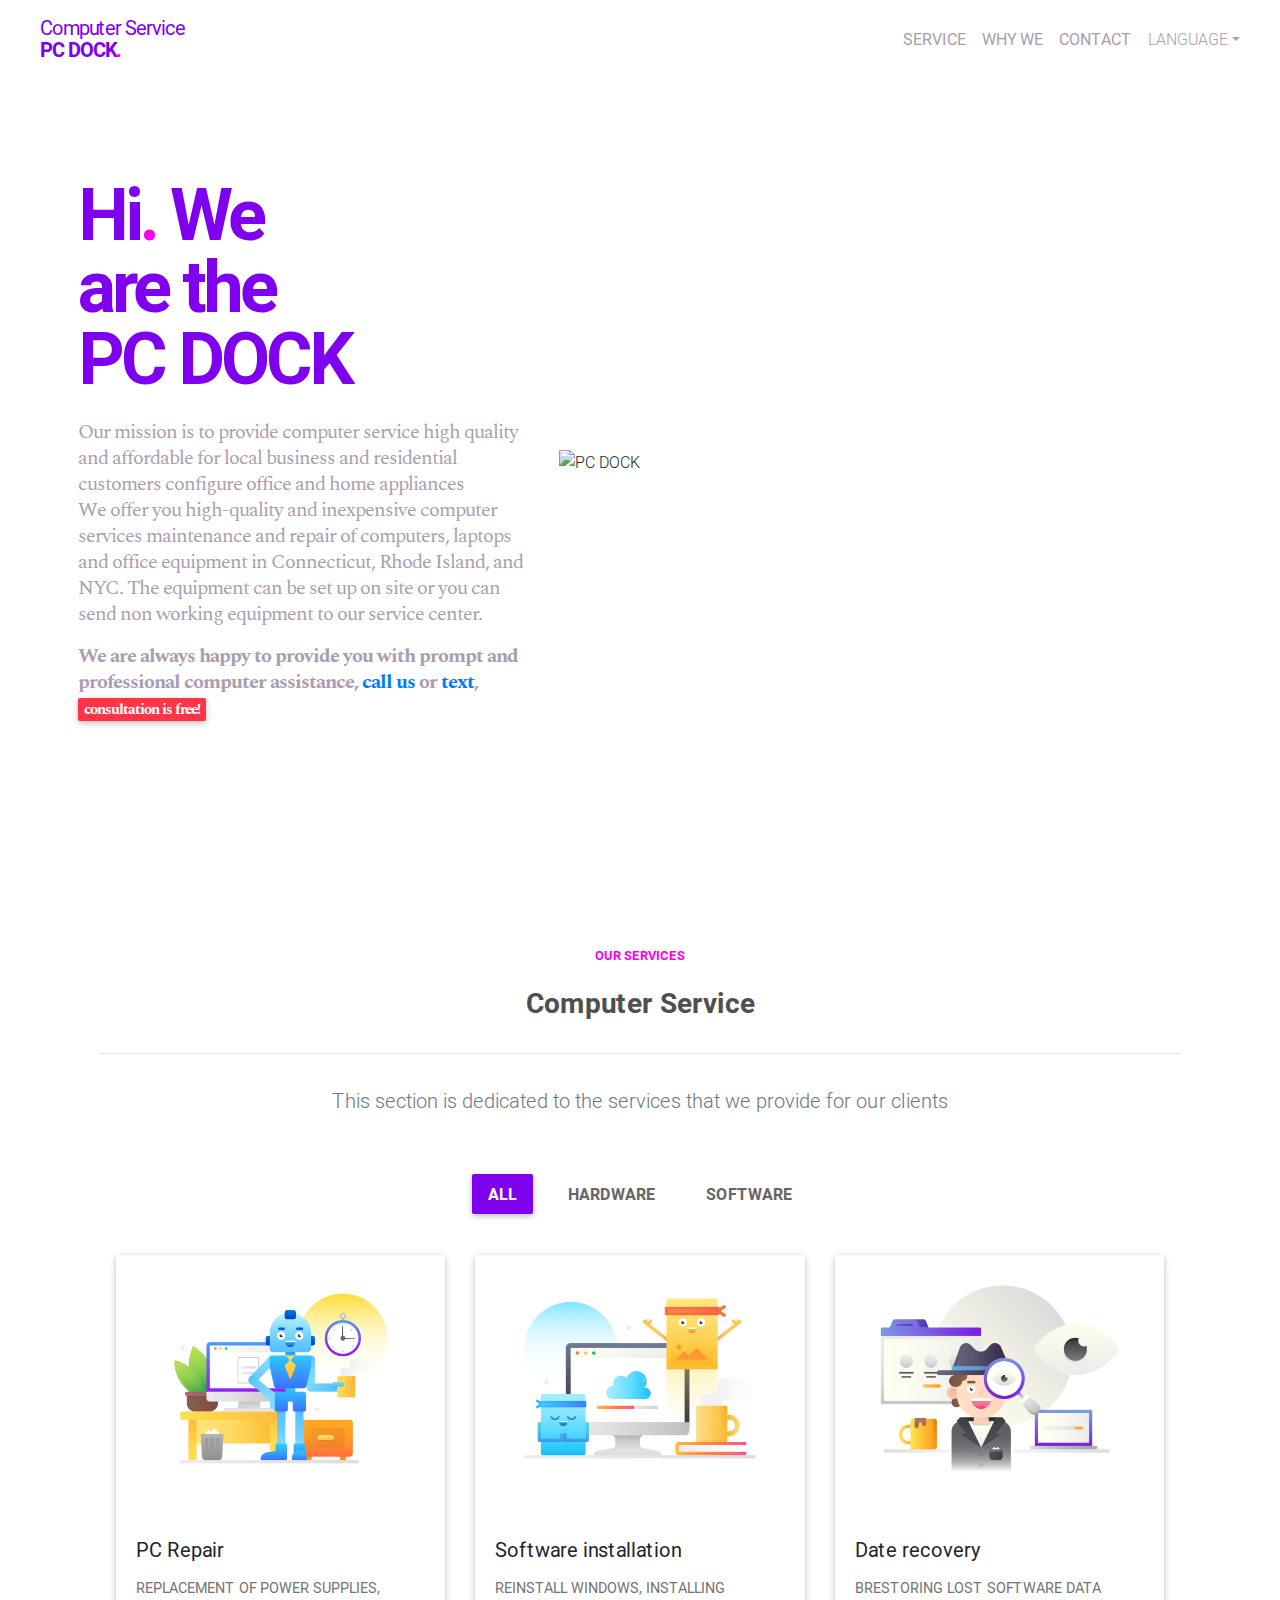
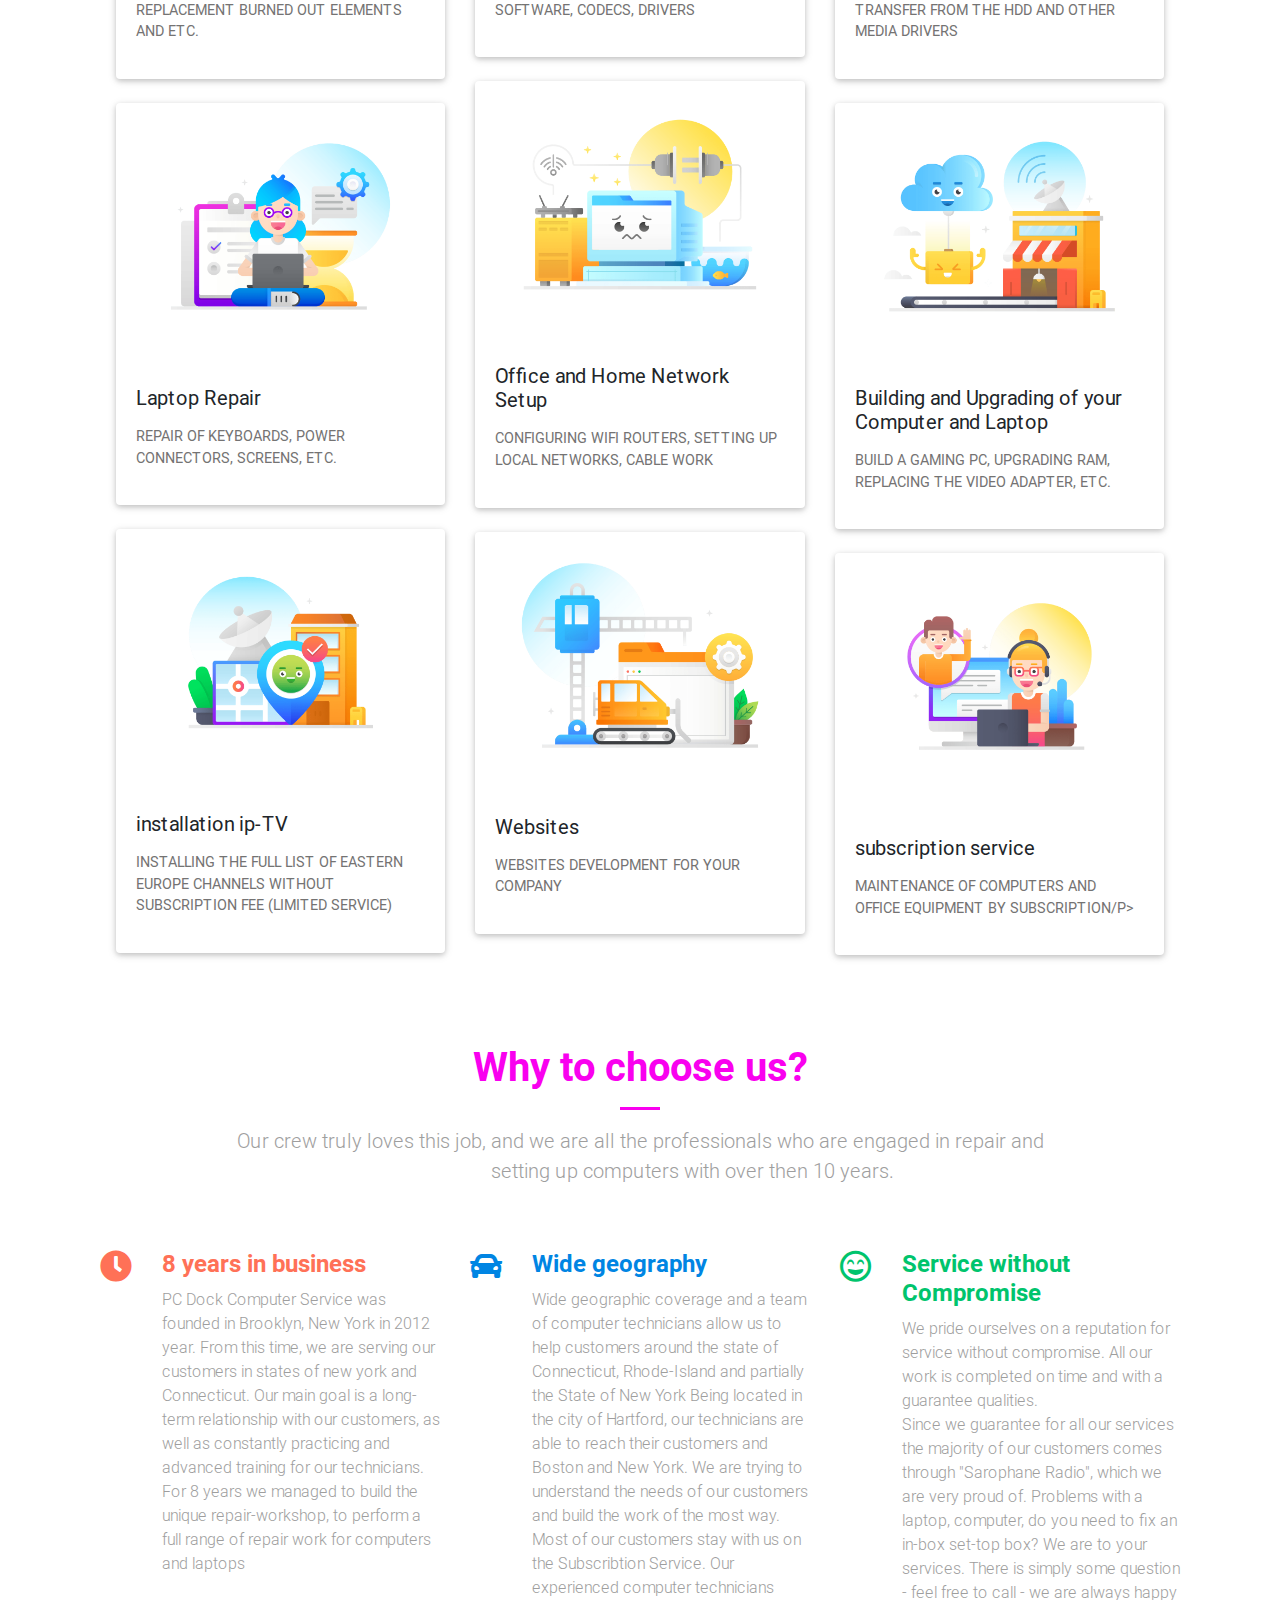
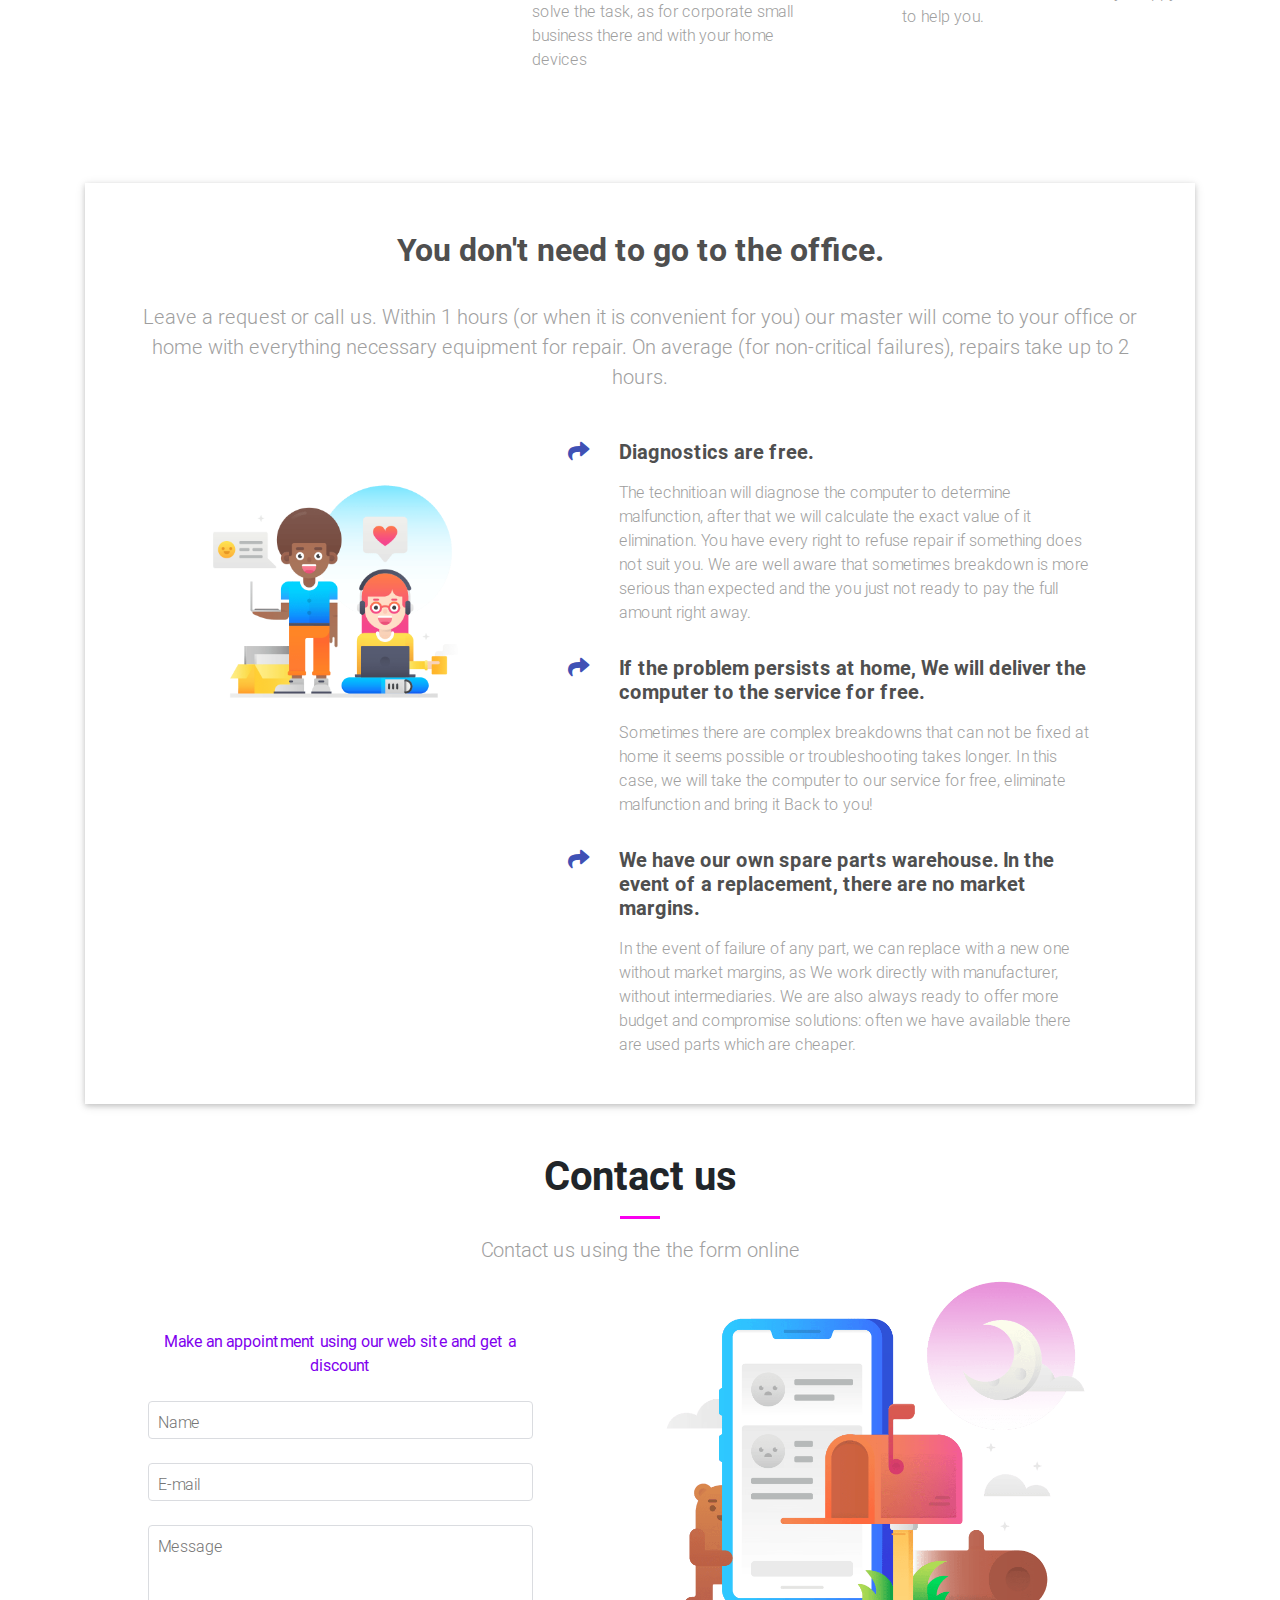
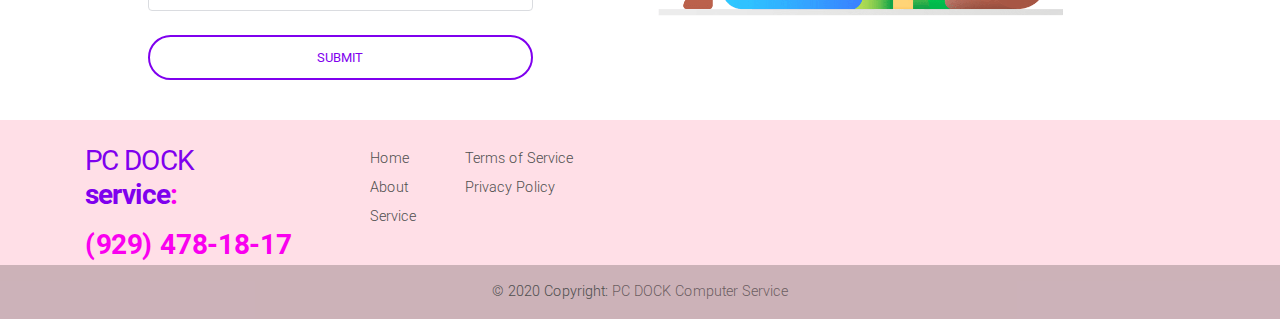
==== commit f42036bd: "translation" ====
--- a/index.html
+++ b/index.html
@@ -1962,11 +1962,12 @@
             <section id="about" class="container b-5 pb-5">
 
                 <!-- Section heading -->
-                <h2 class="h1-responsive font-weight-bold text-center pink-pastel">Почему стоит выбрать нас?</h2>
+                <h2 class="h1-responsive font-weight-bold text-center pink-pastel">Why to choose us?
+                    </h2>
                 <hr class="hr-pink my-3">
                 <p class="lead grey-text text-center w-responsive mx-auto mb-5 pb-3">
-                    Наша команда по настоящему любит свое дело и являеться профессионалами, которые занимаюся ремонтом и
-                    настройкой компьютеров более 10 лет.
+                Our crew truly loves this job, and we are all the professionals who are engaged in repair and
+                                     setting up computers with over then 10 years.
                 </p>
 
                 <!-- Grid row -->
@@ -1986,18 +1987,16 @@
 
                             <!-- Grid column -->
                             <div class="col-lg-10 col-md-9 col-10">
-                                <h4 class="font-weight-bold orange-pastel">8 лет в бизнесе</h4>
-                                <p class="grey-text">Комьютерныей Сервис Dr. PC был основан в Бруклине, Нью-Йорк в 2012
-                                    году. С этого
-                                    времени мы занимаемся обслужеванием русско-говоряшего населения США на территории
-                                    штатов Нью-Йорк и
-                                    Коннектикут.
-                                    Наша оснавная цель - это долгосрочные отношения с нашими клиентами, атакже постоянно
-                                    обучение и
-                                    повышения квалификации технических специалистов. За 8 лет нам удалось постноить
-                                    уникальную ремонтую
-                                    мастрескую, для выполнения полного спектра ремонтых работ для компьютеров и
-                                    ноутбуков
+                                <h4 class="font-weight-bold orange-pastel">8 years in business</h4>
+                                <p class="grey-text">PC Dock Computer Service was founded in Brooklyn, New York in 2012
+                                year. From this time, we are serving our customers in
+                                states of new york and
+                                Connecticut.
+                                Our main goal is a long-term relationship with our customers, as well as constantly
+                                practicing and
+                                advanced training for our technicians. For 8 years we managed to build the
+                                unique repair-workshop, to perform a full range of repair work for computers and
+                                laptops
                                 </p>
                                 <!-- <a class="btn btn-orange-pastel btn-rounded btn-sm">Learn more</a> -->
                             </div>
@@ -2024,19 +2023,18 @@
 
                             <!-- Grid column -->
                             <div class="col-lg-10 col-md-9 col-10">
-                                <h4 class="font-weight-bold blue-pastel">Широкая География</h4>
+                                <h4 class="font-weight-bold blue-pastel">Wide geography</h4>
                                 <p class="grey-text">
-                                    Широкое географическое покрытие и команда компьтерных техником позволяетнам помогуть
-                                    клиентам по всему
-                                    штату Коннестикут,Род-Айлент и частично Штату Нью-Йорк
-                                    Буду расположенными в городе Хартфорд наши техники доезжают до своих клиентов и
-                                    Бостон и Нью-Йорк.
-                                    Мы пытаемся понять потребности наших клиентов и выстраить работу наиболее конфорным
-                                    способом.
-                                    Большенсво нахих клиентов остаються с нами на Абонентском Обслуживание.
-                                    Наши опытные компютерные техники решать поставленную задачи, как для корпаротивного
-                                    малого бизнеса,
-                                    там и с вашими домашними устройствами
+                                    Wide geographic coverage and a team of computer technicians allow us to help customers around the state of Connecticut,
+                                    Rhode-Island and partially the State of New York
+                                    Being located in the city of Hartford, our technicians are able to reach their customers and
+                                    Boston and New York.
+                                    We are trying to understand the needs of our customers and build the work of the most
+                                    way.
+                                    Most of our customers stay with us on the Subscribtion Service.
+                                    Our experienced computer technicians solve the task, as for corporate
+                                    small business
+                                    there and with your home devices
                                 </p>
                                 <!-- <a class="btn btn-blue-pastel btn-rounded btn-sm">Learn more</a> -->
                             </div>
@@ -2062,17 +2060,17 @@
 
                             <!-- Grid column -->
                             <div class="col-lg-10 col-md-9 col-10">
-                                <h4 class="font-weight-bold green-pastel">Сервис без Компромисов</h4>
+                                <h4 class="font-weight-bold green-pastel">Service without Compromise</h4>
                                 <p class="grey-text">
-                                    Мы гордимся репутацией сервиса без компромисов. Все наши работы выполняться в срок и
-                                    с гарантией
-                                    кочества.<br>
-                                    Поскольку мы даем гарантию для на все наши услуги большенство наших клиентов
-                                    приходит через
-                                    "Сарофанное радио", чем мы чень гордимся.
-                                    Проблемы с ноутбуком, компьютером, требуется починит инровую приставку? Мы к вашим
-                                    услугам.
-                                    Просто есть какой то вопрос - смело звоните - мы всегда рады вам помочь.
+                                    We pride ourselves on a reputation for service without compromise. All our work is completed on time and
+                                    with a guarantee
+                                    qualities.<br>
+                                    Since we guarantee for all our services the majority of our customers
+                                    comes through
+                                    "Sarophane Radio", which we are very proud of.
+                                    Problems with a laptop, computer, do you need to fix an in-box set-top box? We are to your
+                                    services.
+                                    There is simply some question - feel free to call - we are always happy to help you.
                                 </p>
                                 <!-- <a class="btn btn-green-pastel btn-rounded btn-sm">О наших услугах</a> -->
                             </div>
@@ -2097,13 +2095,13 @@
                 <section class="dark-grey-text">
 
                     <!-- Section heading -->
-                    <h2 class="text-center font-weight-bold mb-4 pb-2">Вам не нужно ехать в сервис.</h2>
+                    <h2 class="text-center font-weight-bold mb-4 pb-2">You don't need to go to the office.</h2>
                     <!-- Section description -->
-                    <p class="text-center lead grey-text mx-auto mb-5">Оставьте заявку или позвоните нам. В течении 1
-                        часа (или
-                        когда Вам будет удобно) наш мастер приедет к Вам на офис или на дом со всем
-                        необходимым оборудованием для ремонта. В среднем (при не критичных поломках), ремонт занимает до
-                        2-х часов.
+                    <p class="text-center lead grey-text mx-auto mb-5">Leave a request or call us. Within 1
+                    hours (or
+                    when it is convenient for you) our master will come to your office or home with everything necessary equipment for
+                    repair. On average (for non-critical failures), repairs take up to
+                    2 hours.
                     </p>
 
                     <!-- Grid row -->
@@ -2129,17 +2127,16 @@
 
                                 <!-- Grid column -->
                                 <div class="col-xl-10 col-md-11 col-10">
-                                    <h5 class="font-weight-bold mb-3">Диагностика и выезд мастера бесплатны.</h5>
-                                    <p class="grey-text">Мастер проведет диагностику компьютера, чтобы определить
-                                        неисправность, после
-                                        чего посчитает точную стоимость ее
-                                        устранения.
-
-                                        Вы имеете полное право отказаться от ремонта, если вас что-то не устроит. Мы
-                                        прекрасно понимаем, что
-                                        иногда поломка
-                                        оказывается серьезнее, чем предполагалось и человек не готов оплатить всю сумму
-                                        сразу.</p>
+                                    <h5 class="font-weight-bold mb-3">Diagnostics are free.</h5>
+                                    <p class="grey-text">The technitioan will diagnose the computer to determine
+                                    malfunction, after that we will calculate the exact value of it
+                                    elimination.
+
+                                    You have every right to refuse repair if something does not suit you.
+                                    We are well aware that
+                                    sometimes breakdown is more serious than expected and the you just not ready to pay the full amount
+                                    right away.
+</p>
                                 </div>
                                 <!-- Grid column -->
 
@@ -2157,15 +2154,15 @@
 
                                 <!-- Grid column -->
                                 <div class="col-xl-10 col-md-11 col-10">
-                                    <h5 class="font-weight-bold mb-3">Если проблему не удается устранить на дому,
-                                        мы бесплатно доставим компьютер в сервис.</h5>
-                                    <p class="grey-text">Иногда бывают сложные поломки, которые устранить на дому не
-                                        представляется
-                                        возможным или устранение неисправности
-                                        занимает больше времени.
-                                        В таком случае, мы бесплатно отвезем компьютер в наш сервис, устраним
-                                        неисправность и привезем его
-                                        Вам обратно!</p>
+                                    <h5 class="font-weight-bold mb-3">If the problem persists at home,
+                                    We will deliver the computer to the service for free.</h5>
+                                    <p class="grey-text">Sometimes there are complex breakdowns that can not be fixed at home
+                                    it seems
+                                    possible or troubleshooting
+                                    takes longer.
+                                    In this case, we will take the computer to our service for free, eliminate
+                                    malfunction and bring it
+                                    Back to you!</p>
                                 </div>
                                 <!-- Grid column -->
 
@@ -2183,17 +2180,17 @@
 
                                 <!-- Grid column -->
                                 <div class="col-xl-10 col-md-11 col-10">
-                                    <h5 class="font-weight-bold mb-3">У нас есть собственный склад запчастей.
-                                        В случае замены, нет рыночных наценок.</h5>
-                                    <p class="grey-text mb-0">В случае выхода из строя любой детали, мы можем ее
-                                        заменить на новую без
-                                        рыночной наценки, т.к. работаем на прямую с
-                                        производителем, без посредников.
-
-                                        Так же мы всегда готовы предложить более бюджетные и компромиссные решения:
-                                        часто, у нас в наличии
-                                        есть б/у детали,
-                                        которые стоят дешевле.</p>
+                                    <h5 class="font-weight-bold mb-3">We have our own spare parts warehouse.
+                                    In the event of a replacement, there are no market margins.</h5>
+                                    <p class="grey-text mb-0">In the event of failure of any part, we can
+                                    replace with a new one without
+                                    market margins, as We work directly with
+                                    manufacturer, without intermediaries.
+
+                                    We are also always ready to offer more budget and compromise solutions:
+                                    often we have available
+                                    there are used parts
+                                    which are cheaper.</p>
                                 </div>
                                 <!-- Grid column -->
 
@@ -2229,11 +2226,9 @@
 
                 <div class="container my-3">
                     <!-- Section heading -->
-                    <h2 class="h1-responsive font-weight-bold text-center">Свяжитесь с нами</h2>
+                    <h2 class="h1-responsive font-weight-bold text-center">Contact us</h2>
                     <hr class="hr-pink my-3">
-                    <p class="lead grey-text text-center w-responsive mx-auto mb-5 pb-3">Свяжитель с нами использую
-                        форму обратной
-                        связи, мы будем рабды пообщаться с вами</p>
+                    <p class="lead grey-text text-center w-responsive mx-auto mb-5 pb-3">Contact us using the the form online</p>
 
                     <!-- Grid row -->
                     <div class="row">
@@ -2241,8 +2236,7 @@
                         <!-- Grid column -->
                         <div class="col-lg-5 mb-lg-0 mb-4">
 
-                            <p class="text-center purple-pastel ml-lg-5"><strong>Назначьте встречу через сайт и получите
-                                    скидку</strong></p>
+                            <p class="text-center purple-pastel ml-lg-5"><strong>Make an appointment using our web site and get a discount</strong></p>
 
                             <!-- Form -->
                             <form class="text-center ml-lg-5">
@@ -2250,7 +2244,7 @@
                                 <!-- Name -->
                                 <div class="md-form md-outline">
                                     <input type="text" id="materialContactFormName" class="form-control">
-                                    <label for="materialContactFormName">Имя</label>
+                                    <label for="materialContactFormName">Name</label>
                                 </div>
 
                                 <!-- E-mail -->
@@ -2263,13 +2257,13 @@
                                 <div class="md-form md-outline">
                                     <textarea id="materialContactFormMessage" class="form-control md-textarea"
                                         rows="3"></textarea>
-                                    <label for="materialContactFormMessage">Сообщение</label>
+                                    <label for="materialContactFormMessage">Message</label>
                                 </div>
 
                                 <!-- Send button -->
                                 <button
                                     class="btn btn-outline-purple-pastel btn-rounded btn-block z-depth-0 mx-0 my-4 waves-effect"
-                                    type="submit">Отправить</button>
+                                    type="submit">Submit</button>
 
                             </form>
                             <!-- Form -->
@@ -2313,7 +2307,7 @@
 
                     <h3 class="mb-3">
                         <a class="brand purple-pastel" href="#">
-                            <strong>PC DOCK <br><span class="font-weight-bold">сервис</span><span
+                            <strong>PC DOCK <br><span class="font-weight-bold">service</span><span
                                     class="font-weight-bold pink-pastel">:</span>
                             </strong>
                         </a>
@@ -2333,14 +2327,14 @@
                     <!-- Links -->
                     <ul class="list-unstyled smooth-scroll">
                         <li>
-                            <a class="dark-grey-text" href="#home">Домой</a>
+                            <a class="dark-grey-text" href="#home">Home</a>
                         </li>
                         <li>
-                            <a class="dark-grey-text" href="#about">О Нас</a>
+                            <a class="dark-grey-text" href="#about">About</a>
                         </li>
 
                         <li>
-                            <a class="dark-grey-text" href="#service">Сервис</a>
+                            <a class="dark-grey-text" href="#service">Service</a>
                         </li>
 
                     </ul>
@@ -2354,10 +2348,10 @@
                     <!-- Links -->
                     <ul class="list-unstyled">
                         <li>
-                            <a class="dark-grey-text" href="#!">Условия сотрудничества</a>
+                            <a class="dark-grey-text" href="#!">Terms of Service</a>
                         </li>
                         <li>
-                            <a class="dark-grey-text" href="#!">Использование Cookies</a>
+                            <a class="dark-grey-text" href="#!">Privacy Policy</a>
                         </li>
                     </ul>
 
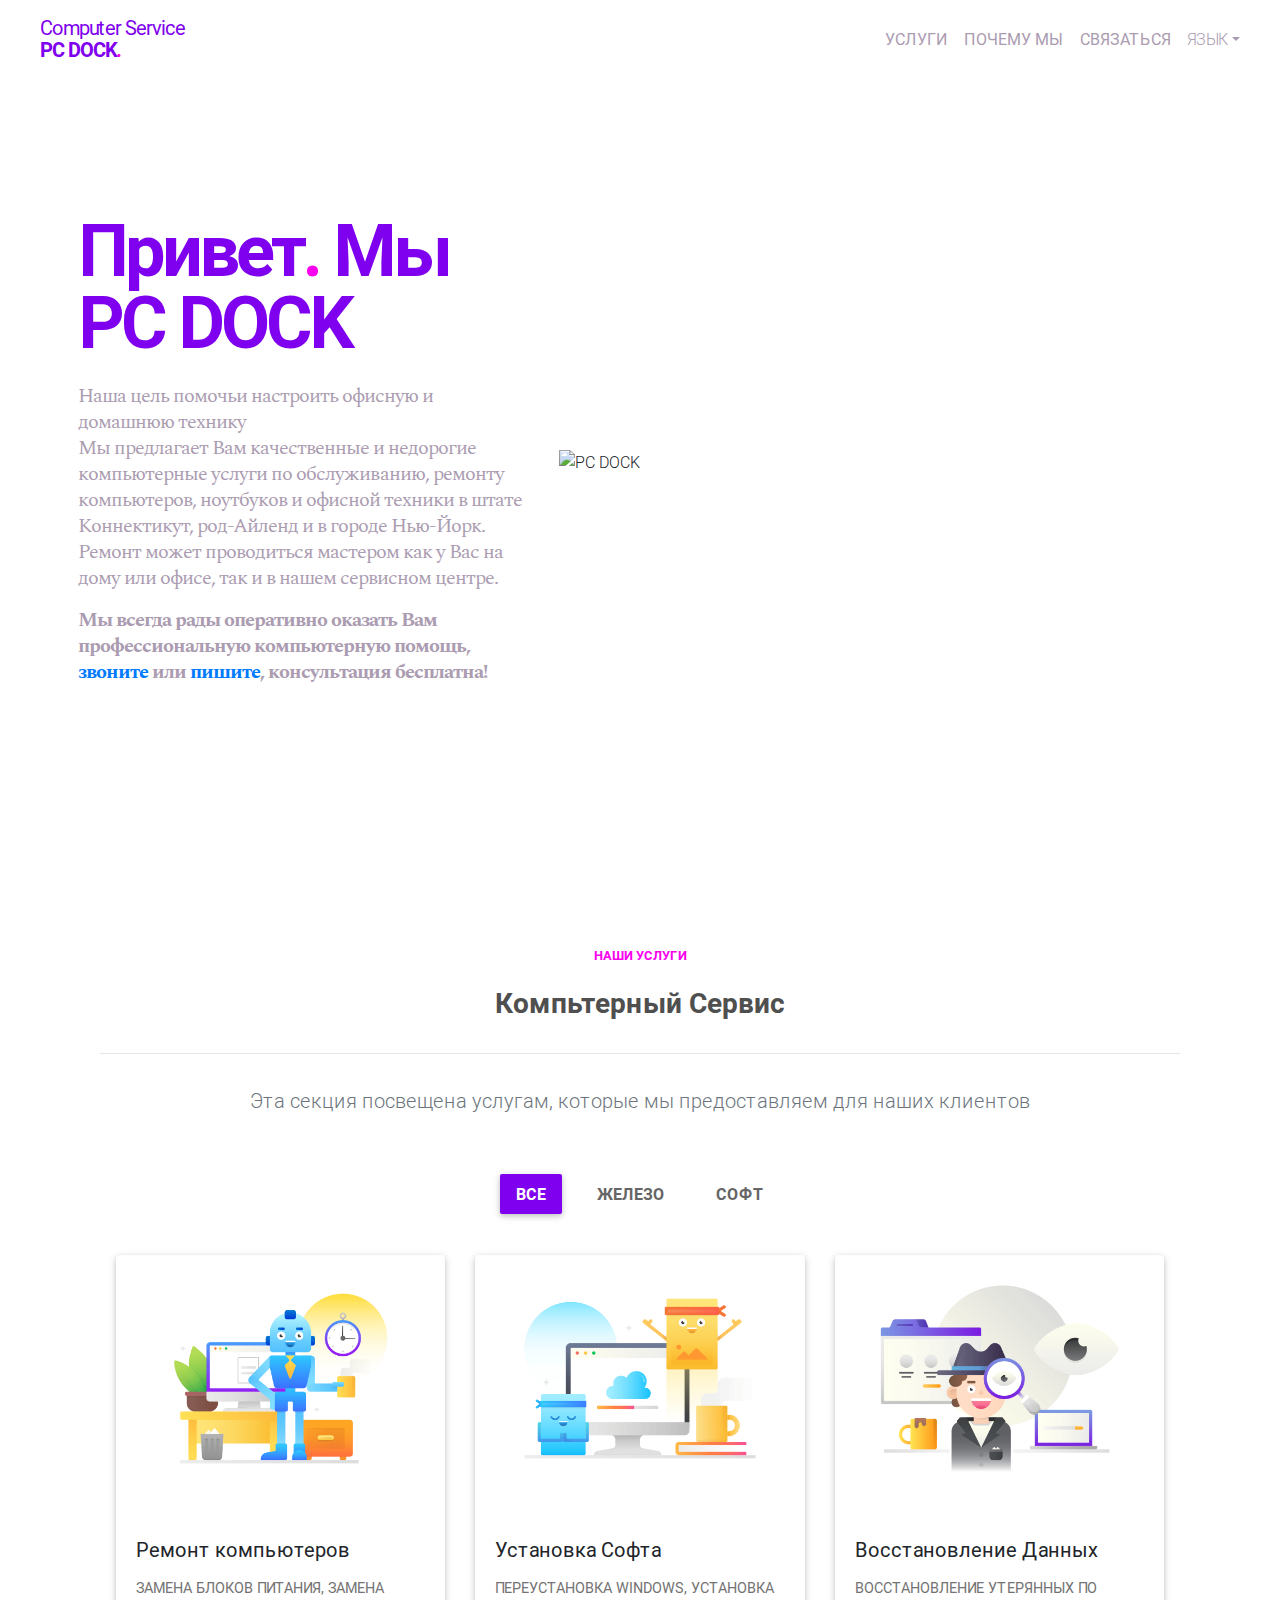
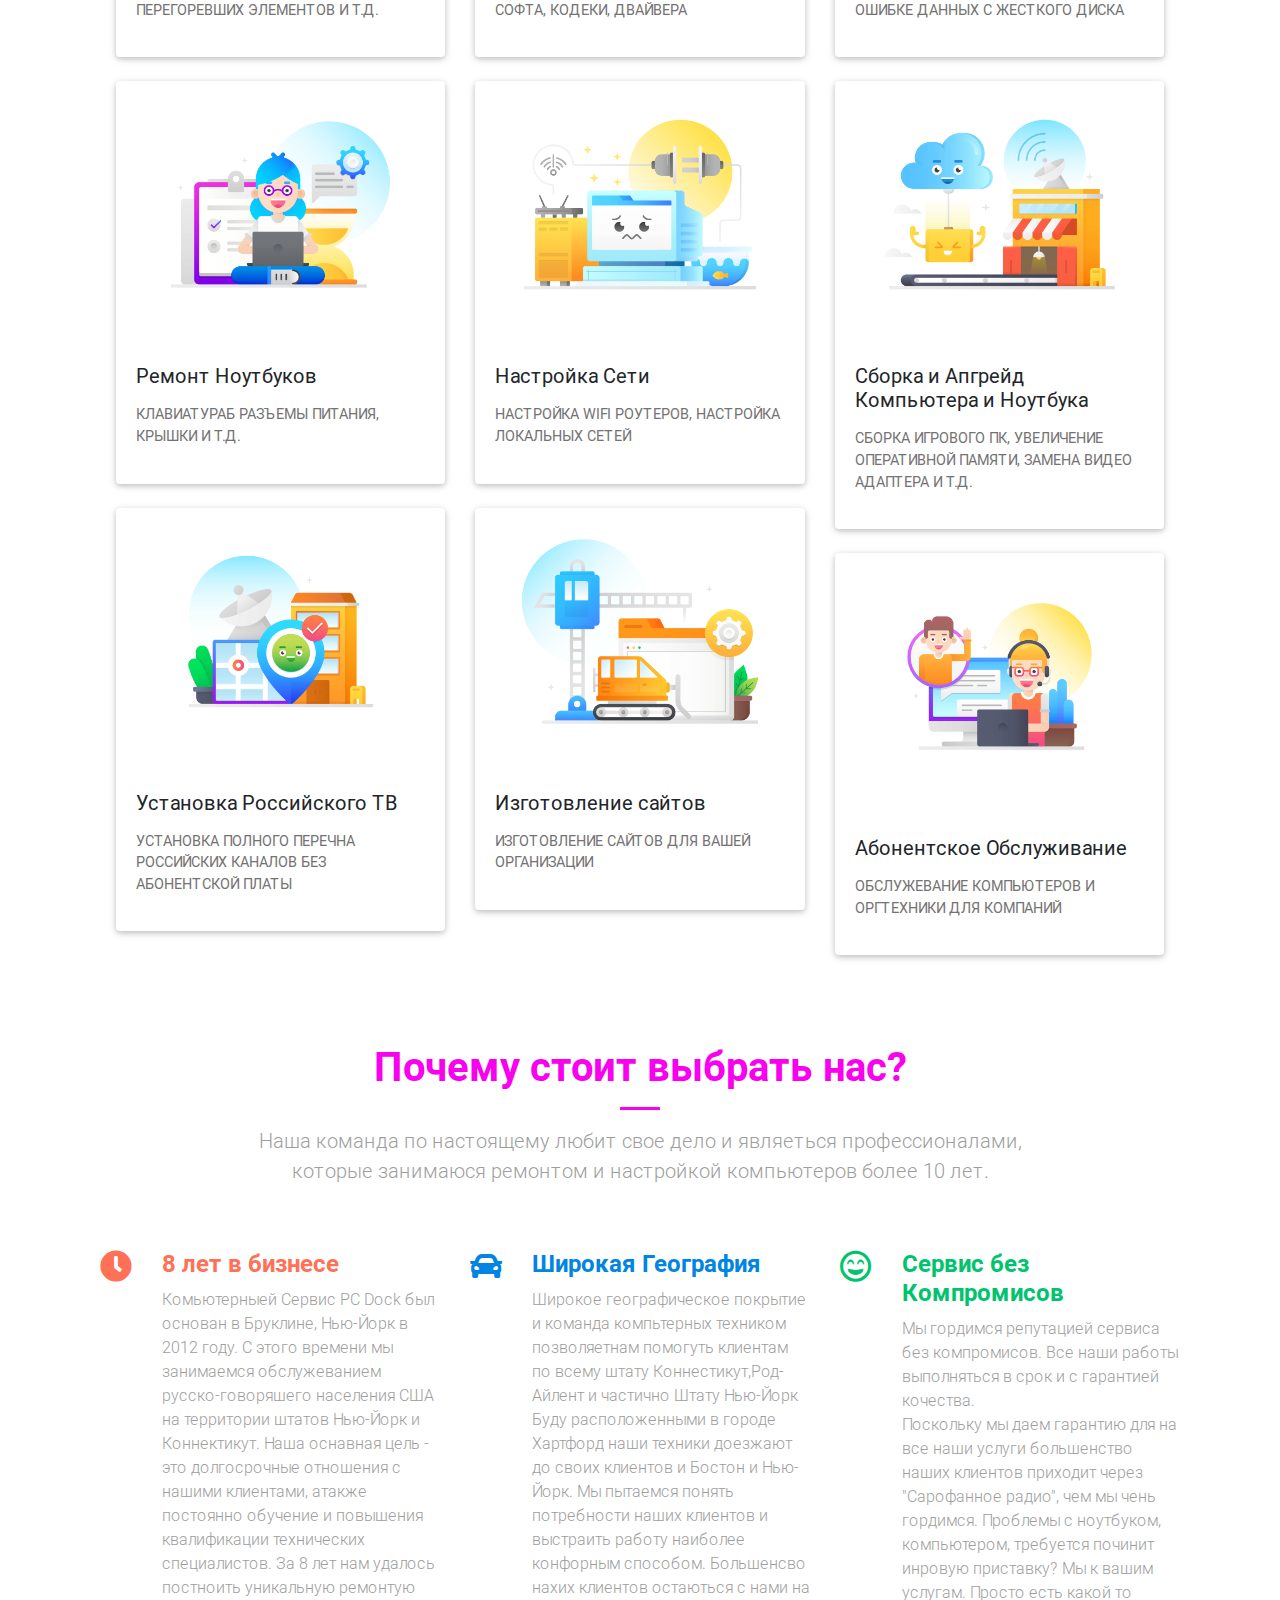
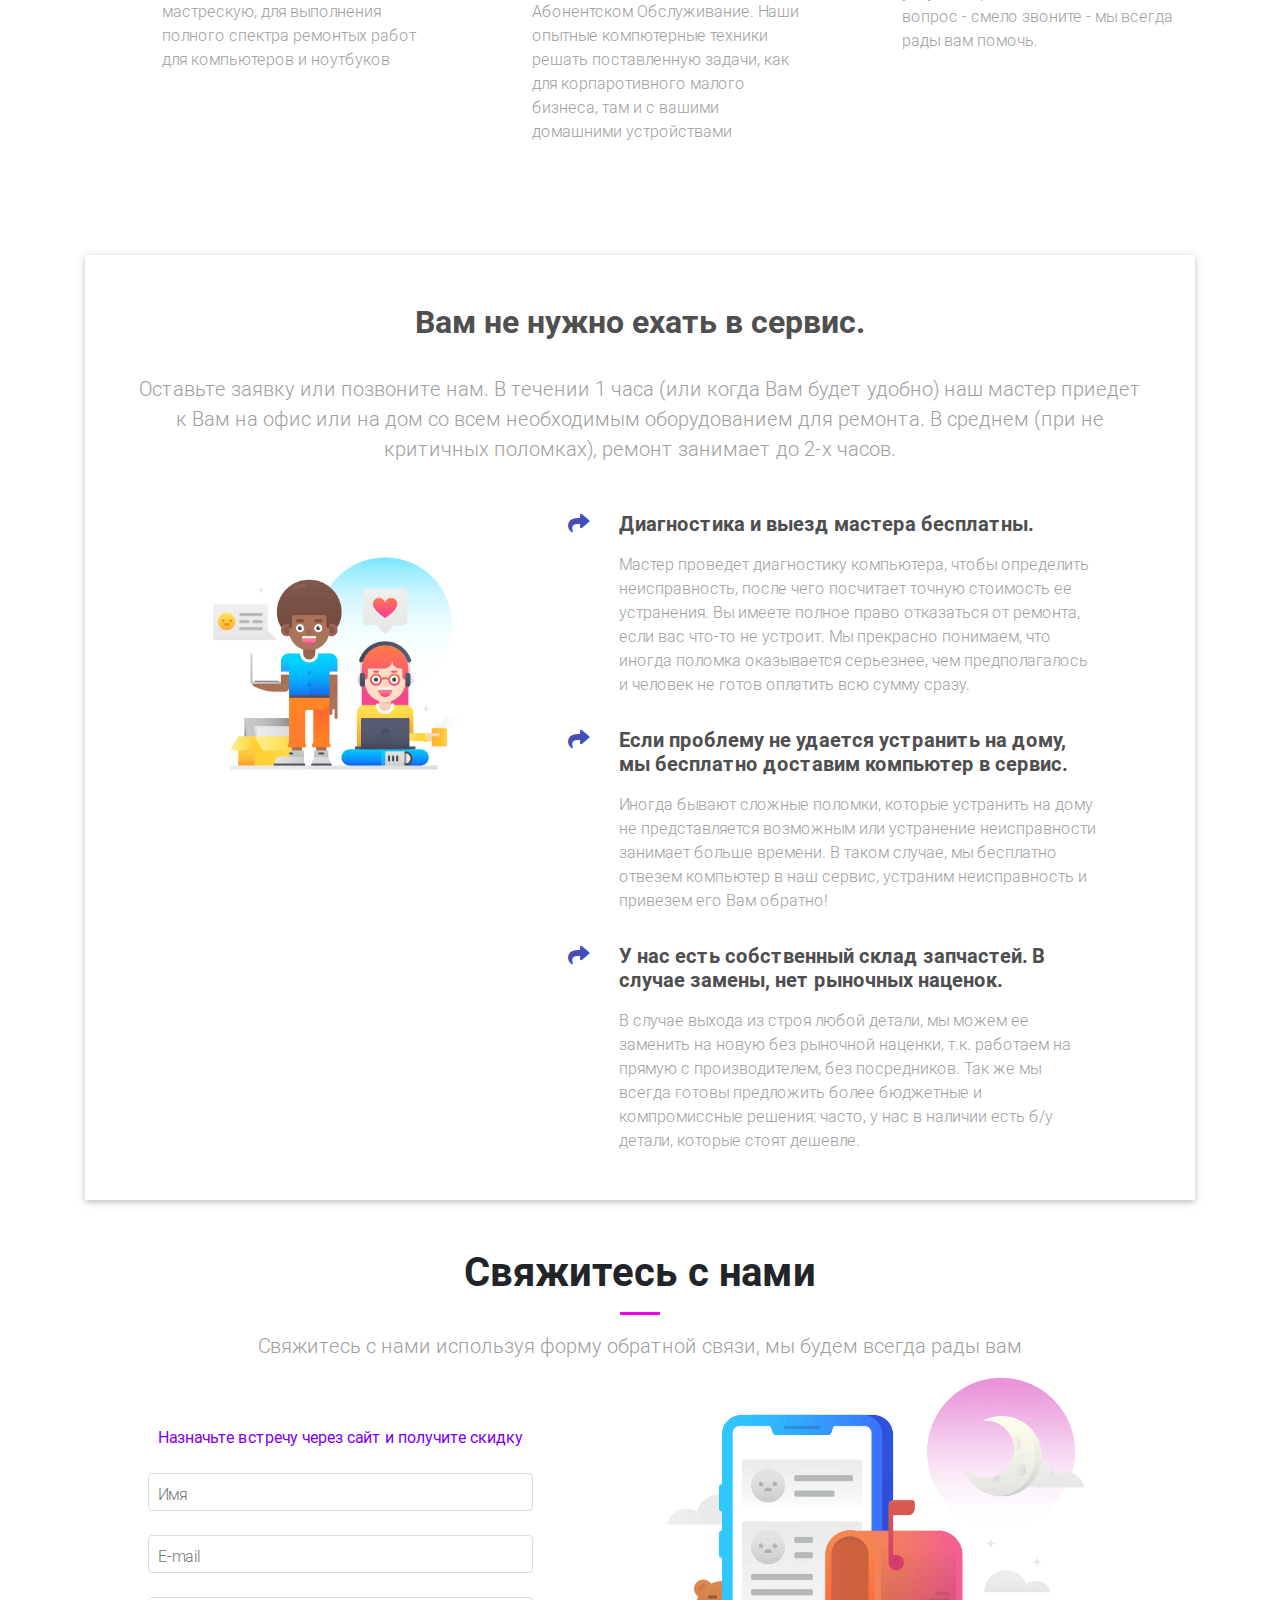
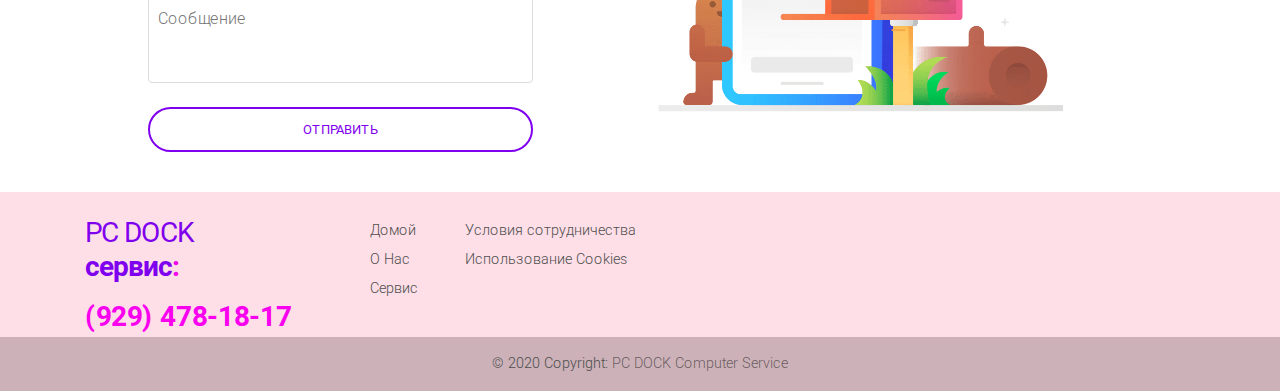
==== commit 5bf542f2: "RU - to index, index - to us" ====
--- a/index.html
+++ b/index.html
@@ -2,796 +2,698 @@
 <html lang="ru">
 
 <head>
-    <meta charset="utf-8">
-    <meta name="viewport" content="width=device-width, initial-scale=1, shrink-to-fit=no">
-    <meta name="discription"
-        content="Computer Service in Connecticut State PC DOCK Computer and laptop repair, ip-TV, xbox and ps repair">
-    <meta name="keywords" content="service, repair, windows, virus cleaning">
-    <meta http-equiv="x-ua-compatible" content="ie=edge">
-    <title>Computer Service PC DOCK</title>
-    <!-- Font Awesome -->
-    <link rel="stylesheet" href="https://use.fontawesome.com/releases/v5.8.2/css/all.css">
-    <!-- Google fonts -->
-    <link href="https://fonts.googleapis.com/css?family=Pacifico|Spectral&display=swap" rel="stylesheet">
-    <!-- Bootstrap core CSS -->
-    <link href="../css/bootstrap.min.css" rel="stylesheet">
-    <!-- Material Design Bootstrap -->
-    <link href="../css/mdb.min.css" rel="stylesheet">
-    <!-- Custom CSS -->
-    <link href="../css/style.css" rel="stylesheet">
-
-    <style>
-        .md-outline.select-wrapper+label {
-            top: .6em !important;
-            z-index: 2 !important;
-        }
-    </style>
+  <meta charset="utf-8">
+  <meta name="viewport" content="width=device-width, initial-scale=1, shrink-to-fit=no">
+  <meta name="discription"
+    content="Computer Service in Connecticut State PC DOCK Computer and laptop repair, ip-TV, xbox and ps repair">
+  <meta name="keywords" content="service, repair, windows, virus cleaning">
+  <meta http-equiv="x-ua-compatible" content="ie=edge">
+  <title>Computer Service PC DOCK</title>
+  <!-- Font Awesome -->
+  <link rel="stylesheet" href="https://use.fontawesome.com/releases/v5.8.2/css/all.css">
+  <!-- Google fonts -->
+  <link href="https://fonts.googleapis.com/css?family=Pacifico|Spectral&display=swap" rel="stylesheet">
+  <!-- Bootstrap core CSS -->
+  <link href="../css/bootstrap.min.css" rel="stylesheet">
+  <!-- Material Design Bootstrap -->
+  <link href="../css/mdb.min.css" rel="stylesheet">
+  <!-- Custom CSS -->
+  <link href="../css/style.css" rel="stylesheet">
+
+
+  <style>
+    .md-outline.select-wrapper+label {
+      top: .6em !important;
+      z-index: 2 !important;
+    }
+  </style>
 </head>
 
 <body class="coworking-page">
 
-    <!-- Main navigation -->
-    <header>
-
-        <!-- Navbar -->
-        <nav class="navbar navbar-expand-lg scrolling-navbar navbar-light z-depth-0 fixed-top white ml-md-4 mr-md-3">
-            <a class="navbar-brand purple-pastel" href="#">
-                <strong>Computer Service <br><span class="font-weight-bold">PC DOCK</span><span
-                        class="font-weight-bold pink-pastel">.</span></strong>
+  <!-- Main navigation -->
+  <header>
+
+    <!-- Navbar -->
+    <nav class="navbar navbar-expand-lg scrolling-navbar navbar-light z-depth-0 fixed-top white ml-md-4 mr-md-3">
+      <a class="navbar-brand purple-pastel" href="#">
+        <strong>Computer Service <br><span class="font-weight-bold">PC DOCK</span><span
+            class="font-weight-bold pink-pastel">.</span></strong>
+      </a>
+      <button class="navbar-toggler" type="button" data-toggle="collapse" data-target="#navbarSupportedContent-4"
+        aria-controls="navbarSupportedContent-4" aria-expanded="false" aria-label="Toggle navigation">
+        <span class="navbar-toggler-icon"></span>
+      </button>
+      <div class="collapse navbar-collapse" id="navbarSupportedContent-4">
+        <ul class="navbar-nav ml-auto text-uppercase smooth-scroll">
+          <li class="nav-item">
+            <a class="nav-link heather-color" href="#service" data-offset="100">
+              <strong>Услуги</strong>
             </a>
-            <button class="navbar-toggler" type="button" data-toggle="collapse" data-target="#navbarSupportedContent-4"
-                aria-controls="navbarSupportedContent-4" aria-expanded="false" aria-label="Toggle navigation">
-                <span class="navbar-toggler-icon"></span>
-            </button>
-            <div class="collapse navbar-collapse" id="navbarSupportedContent-4">
-                <ul class="navbar-nav ml-auto text-uppercase smooth-scroll">
-                    <li class="nav-item">
-                        <a class="nav-link heather-color" href="#service" data-offset="100">
-                            <strong>Service</strong>
-                        </a>
-                    </li>
-                    <li class="nav-item">
-                        <a class="nav-link heather-color" href="#about" data-offset="100">
-                            <strong>Why we</strong>
-                        </a>
-                    </li>
-
-                    <li class="nav-item">
-                        <a class="nav-link heather-color" href="#contact" data-offset="100">
-                            <strong>Contact</strong>
-                        </a>
-                    </li>
-
-<!-- Dropdown -->
-<li class="nav-item dropdown">
-    <a class="nav-link dropdown-toggle heather-color" id="navbarDropdownMenuLink" data-toggle="dropdown" aria-haspopup="true"
-        aria-expanded="false">Language</a>
-    <div class="dropdown-menu dropdown-primary blue-grey lighten-5" aria-labelledby="navbarDropdownMenuLink">
-        <a class="dropdown-item" href="ru.html">Russian</a>
-        <a class="dropdown-item active" href="#" >English</a>
-
-    </div>
-</li>
-
-                </ul>
+          </li>
+          <li class="nav-item">
+            <a class="nav-link heather-color" href="#about" data-offset="100">
+              <strong>Почему мы</strong>
+            </a>
+          </li>
+
+          <li class="nav-item">
+            <a class="nav-link heather-color" href="#contact" data-offset="100">
+              <strong>Связаться</strong>
+            </a>
+          </li>
+          <!-- Dropdown -->
+          <li class="nav-item dropdown">
+            <a class="nav-link dropdown-toggle heather-color" id="navbarDropdownMenuLink" data-toggle="dropdown"
+              aria-haspopup="true" aria-expanded="false">Язык</a>
+            <div class="dropdown-menu dropdown-primary blue-grey lighten-5" aria-labelledby="navbarDropdownMenuLink">
+              <a class="dropdown-item" href="us.html">Английский</a>
+              <a class="dropdown-item active" href="#">Русский</a>
+
             </div>
-        </nav>
-        <!-- Navbar -->
-
-        <!-- Intro -->
-        <section class="view intro">
-
-            <div class="container-fluid">
-
-                <div class="row d-flex justify-content-center align-items-center h-100 mx-md-5" id="home">
-
-                    <div class="col-lg-4 col-xl-5 col-flex mt-lg-0 pt-lg-4 mt-5 pt-5">
-
-                        <h1 class="heading font-weight-bold display-3 mb-4">Hi<span>.</span> <br
-                                class="d-block d-md-none d-lg-block d-xl-none">We<br>are the <br>PC DOCK</span></h1>
-                        <h5 class="subheading mb-xl-4 pb-xl-0 mb-md-3 pb-md-3 mb-4" id="main_text"><strong>Our mission
-                                is to provide computer service high quality and affordable for local business and
-                                residential customers
-                                configure office and home appliances
-                                <br class="d-none d-xl-block">We offer you high-quality and inexpensive computer
-                                services
-                                maintenance and repair of computers, laptops and office equipment in Connecticut, Rhode Island, and NYC.
-                                The equipment can be set up on site or you can send non working equipment to our service center.
-
-                                <p><strong>
-
-                                        <p> We are always happy to provide you with prompt and professional computer assistance, <a
-                                                href="callto:+18609103092">call us</a> or <a
-                                                href="http://m.me/lavruk.d">text</a>,
-                                            <span class="badge badge-danger"
-                                            >consultation is free!</span>
-                                            <p>
-                                    </strong></p>
-                            </strong></h5>
-
-
-                        <!-- Кнопка связаться
+          </li>
+        </ul>
+      </div>
+    </nav>
+    <!-- Navbar -->
+
+    <!-- Intro -->
+    <section class="view intro">
+
+      <div class="container-fluid">
+
+        <div class="row d-flex justify-content-center align-items-center h-100 mx-md-5" id="home">
+
+          <div class="col-lg-4 col-xl-5 col-flex mt-lg-0 pt-lg-4 mt-5 pt-5">
+
+            <h1 class="heading font-weight-bold display-3 mb-4">Привет<span>.</span> <br
+                class="d-block d-md-none d-lg-block d-xl-none">Мы<br>PC DOCK</span></h1>
+            <h5 class="subheading mb-xl-4 pb-xl-0 mb-md-3 pb-md-3 mb-4" id="main_text"><strong>Наша цель помочьи
+                настроить офисную и домашнюю технику
+                <br class="d-none d-xl-block"> Мы предлагает Вам качественные и недорогие компьютерные услуги по
+                обслуживанию, ремонту компьютеров, ноутбуков и офисной
+                техники в штате Коннектикут, род-Айленд и в городе Нью-Йорк. Ремонт может проводиться мастером как у Вас
+                на дому или офисе, так и в нашем сервисном центре.
+                <p><strong>
+
+                    <p> Мы всегда рады
+                      оперативно оказать Вам профессиональную компьютерную помощь, <a
+                        href="callto:+18609103092">звоните</a> или <a href="http://m.me/lavruk.d">пишите</a>,
+                      консультация бесплатна!
+                      <p>
+                  </strong></p>
+              </strong></h5>
+
+
+            <!-- Кнопка связаться
             <div class="mr-auto">
               <button type="button" autofocus class="btn purple-gradient btn-rounded ml-0">Связаться</button>
             </div>
 
         Кнопка связаться -->
 
+          </div>
+
+          <div class="col-lg-8 col-xl-7 pt-lg-4">
+
+            <div class="view">
+              <img src="https://mdbootstrap.com/img/illustrations/graphics(2).png" class="img-fluid" alt="PC DOCK">
+            </div>
+
+          </div>
+
+        </div>
+
+      </div>
+
+    </section>
+    <!-- Intro -->
+
+  </header>
+  <!-- Main navigation -->
+
+  <!-- Main layout -->
+  <main>
+
+    <div class="container">
+
+      <!-- Section service -->
+      <section id="Service">
+        <div class="container my-5">
+
+          <!-- Section Service-->
+          <section>
+
+            <style>
+              .md-pills .nav-link.active {
+                color: #fff;
+                background-color: #7f00ee;
+              }
+
+              button.close {
+                position: absolute;
+                right: 0;
+                z-index: 2;
+                padding-right: 1rem;
+                padding-top: .6rem;
+              }
+            </style>
+
+            <!-- ModalCompFix -->
+            <div class="modal fade" id="ModalCompFix" tabindex="-1" role="dialog" aria-labelledby="exampleModalLabel"
+              aria-hidden="true">
+              <div class="modal-dialog modal-fluid modal-dialog-centered" role="document">
+                <div class="modal-content">
+                  <div class="modal-body p-0">
+                    <button type="button" class="close" data-dismiss="modal" aria-label="Close">
+                      <span aria-hidden="true">&times;</span>
+                    </button>
+                    <!-- Grid row -->
+                    <div class="row">
+                      <!-- Grid column -->
+                      <div class="col-md-4 col-sm-12">
+                        <div class="view rounded-right">
+                          <img class="img-fluid" src="../img/hugo/hugo-artificial-intelligence.png"
+                            alt="Ремонт Компьютеров">
+                        </div>
+                      </div>
+                      <div class="col-md-8 col-sm-12 py-5 pl-5">
+                        <h5 class="font-weight-normal mb-3">Ремонт Компьютеров</h5>
+                        <p class="text-muted">Cтационарный компьютер или любая другая техника имеет свой рабочий ресурс.
+                          Кроме того, на стабильность и качество работы
+                          столь сложных систем влияет масса факторов от правильности и своевременности периодического
+                          обслуживания до некоторых
+                          нюансов эксплуатации.</p>
+                        <p class="text-muted">
+                          Поэтому неполадки в работе домашнего или офисного ПК неизбежны и их появление – вопрос
+                          времени.
+                          Все неисправности, в
+                          зависимости от причины возникновения, делятся на два типа: аппаратные и программные. Первые
+                          возникают вследствие
+                          нарушения работы физических компонентов системы (жёсткого диска, блока питания, видеокарты и
+                          прочего), а вторые из-за
+                          нарушений в работе программного обеспечения.
+                        </p>
+                      </div>
+
                     </div>
-
-                    <div class="col-lg-8 col-xl-7 pt-lg-4">
-
-                        <div class="view">
-                            <img src="https://mdbootstrap.com/img/illustrations/graphics(2).png" class="img-fluid"
-                                alt="PC DOCK">
+                    <!-- Grid row -->
+                    <div class="row p-5 ">
+                      <div class="col-lg-4 col-md-6">
+                        <ul class="font-small mt-5">
+                          <p class="text-uppercase mb-2"><strong>Что могло случиться?</strong></p>
+                          <p class="text-muted mb-4">
+
+                            <li>Компьютер не включается</li>
+                            <li>Синий экран на компьютере</li>
+                            <li>Ошибки в работе компьютера</li>
+                            <li>Зависает компьютер</li>
+                            <li>Компьютер перезагружается сам</li>
+                            <li>Шумит компьютер</li>
+                            <li>Другие проблемы с компьютером</li>
+
+                          </p>
+                        </ul>
+                      </div>
+                      <div class="col-lg-4 col-md-6">
+                        <ul class="font-small mt-5">
+                          <p class="text-uppercase mb-2"><strong>Аппаратные неисправности</strong></p>
+                          <p class="text-muted mb-4">
+
+                            <li>Поломки функциональных компонентов системы происходят в результате физических
+                              повреждений,
+                              исчерпанного ресурса или
+                              неправильного обслуживания. На работе ПК они отображаются по-разному. В наиболее сложных
+                              случаях
+                              поломка приводит к
+                              полному выходу из строя всей системы.</li>
+                            <li>Специфика рабочего режима приводит к тому, что чаще всего ломаются жёсткие диски. Ввиду
+                              того,
+                              что данные операционной
+                              системы записаны на них, в таком случае компьютер приходит в негодность до замены модуля и
+                              переустановки ОС.
+                            </li>
+                            <li>
+                              Второе место по количеству неисправностей занимает блок питания. Часто конденсаторы на его
+                              плате
+                              приходят в негодность.
+                              Нерабочие конденсаторы можно определить по внешнему виду – они вздутые в верхней части.
+                            </li>
+
+                          </p>
+                        </ul>
+                      </div>
+                      <div class="col-lg-4 col-md-12">
+                        <div class="font-small mt-5">
+                          <p class="text-uppercase mt-5"><strong>Обслужевание</strong></p>
+                          <p class="text-muted mb-4">
+                            Выполняем техническое обслуживание компьютеров, которое заключается в чистке системного
+                            блока от пыли,
+                            замене термопасты
+                            на процессоре и видеокарте, смазке кулеров, проверке системы на вирусы и нежелательное ПО.
+                            Вовремя
+                            проведенное
+                            обслуживание помогает предотвратить поломки и экономит не только время и нервы, но и
+                            денежные средства.
+                          </p>
                         </div>
-
+                      </div>
                     </div>
-
+                    <!-- Grid row -->
+                    <div class="row p-5">
+                      <div class="col">
+                        <h2>Прайс-лист на услуги</h2>
+                        <table class="table">
+                          <tbody>
+                            <tr>
+                              <td style="text-align: left;" width="510"><strong>Название работ</strong></td>
+                              <td width="100"><strong>Цена, $.</strong></td>
+                            </tr>
+                            <tr>
+                              <td style="text-align: left;">Диагностика блока питания</td>
+                              <td>от 20</td>
+                            </tr>
+                            <tr>
+                              <td style="text-align: left;">Диагностика видеокарты</td>
+                              <td>30</td>
+                            </tr>
+                            <tr>
+                              <td style="text-align: left;">Диагностика жесткого диска (HDD/SSD)</td>
+                              <td>от 15</td>
+                            </tr>
+                            <tr>
+                              <td style="text-align: left;">Диагностика системного блока</td>
+                              <td>20</td>
+                            </tr>
+                            <tr>
+                              <td style="text-align: left;">Замена CD-DVD дисковода (без стоимости запчасти)</td>
+                              <td>35</td>
+                            </tr>
+                            <tr>
+                              <td style="text-align: left;">Замена блока питания (без стоимости запчасти)</td>
+                              <td>60</td>
+                            </tr>
+                            <tr>
+                              <td style="text-align: left;">Замена видеокарты (без стоимости запчасти)</td>
+                              <td>40</td>
+                            </tr>
+                            <tr>
+                              <td style="text-align: left;">Замена внутренних шлейфов (без стоимости запчасти)</td>
+                              <td>от 30</td>
+                            </tr>
+                            <tr>
+                              <td style="text-align: left;">Замена жесткого диска (HDD/SSD) (без стоимости запчасти)
+                              </td>
+                              <td>от 40</td>
+                            </tr>
+                            <tr>
+                              <td style="text-align: left;">Замена материнской платы (без стоимости запчасти)</td>
+                              <td>от 65</td>
+                            </tr>
+                            <tr>
+                              <td style="text-align: left;">Замена оперативной памяти (без стоимости запчасти)</td>
+                              <td>от 25</td>
+                            </tr>
+                            <tr>
+                              <td style="text-align: left;">Замена процессора (без стоимости запчасти)</td>
+                              <td>от 65</td>
+                            </tr>
+                            <tr>
+                              <td style="text-align: left;">Замена разъемов на плате</td>
+                              <td>от 100</td>
+                            </tr>
+                            <tr>
+                              <td style="text-align: left;">Удаление вирусов, настройка программ и операционной системы
+                              </td>
+                              <td>от 60</td>
+                            </tr>
+                            <tr>
+                              <td style="text-align: left;">Прошивка BIOS</td>
+                              <td>от 60</td>
+                            </tr>
+                            <tr>
+                              <td style="text-align: left;">Ремонт CD-DVD дисковода</td>
+                              <td>от 65</td>
+                            </tr>
+                            <tr>
+                              <td style="text-align: left;">Ремонт блока питания</td>
+                              <td>от 65</td>
+                            </tr>
+                            <tr>
+                              <td style="text-align: left;">Ремонт видеокарты</td>
+                              <td>от 65</td>
+                            </tr>
+                            <tr>
+                              <td style="text-align: left;">Ремонт жесткого диска (HDD/SSD)</td>
+                              <td>от 65</td>
+                            </tr>
+                            <tr>
+                              <td style="text-align: left;">Ремонт материнской платы</td>
+                              <td>от 65</td>
+                            </tr>
+                            <tr>
+                              <td style="text-align: left;">Ремонт после попадания воды или неудачного ремонта в другом
+                                сервисе</td>
+                              <td>от 450</td>
+                            </tr>
+                            <tr>
+                              <td style="text-align: left;">Чистка блока питания</td>
+                              <td>от 40</td>
+                            </tr>
+                            <tr>
+                              <td style="text-align: left;">Чистка системы охлаждения с заменой термопасты</td>
+                              <td>50</td>
+                            </tr>
+                          </tbody>
+                        </table>
+                        <p><span style="font-size: small;">*Цены указаны для ознакомления и могут меняться в
+                            зависимости от сложности
+                            работ</span></p>
+                      </div>
+                    </div>
+                  </div>
                 </div>
-
+              </div>
             </div>
-
-        </section>
-        <!-- Intro -->
-
-    </header>
-    <!-- Main navigation -->
-
-    <!-- Main layout -->
-    <main>
-
-        <div class="container">
-
-            <!-- Section service -->
-            <section id="Service">
-                <div class="container my-5">
-
-                    <!-- Section Service-->
-                    <section>
-
-                        <style>
-                            .md-pills .nav-link.active {
-                                color: #fff;
-                                background-color: #7f00ee;
-                            }
-
-                            button.close {
-                                position: absolute;
-                                right: 0;
-                                z-index: 2;
-                                padding-right: 1rem;
-                                padding-top: .6rem;
-                            }
-                        </style>
-
-                        <!-- ModalCompFix -->
-                        <div class="modal fade" id="ModalCompFix" tabindex="-1" role="dialog"
-                            aria-labelledby="exampleModalLabel" aria-hidden="true">
-                            <div class="modal-dialog modal-fluid modal-dialog-centered" role="document">
-                                <div class="modal-content">
-                                    <div class="modal-body p-0">
-                                        <button type="button" class="close" data-dismiss="modal" aria-label="Close">
-                                            <span aria-hidden="true">&times;</span>
-                                        </button>
-                                        <!-- Grid row -->
-                                        <div class="row">
-                                            <!-- Grid column -->
-                                            <div class="col-md-4 col-sm-12">
-                                                <div class="view rounded-right">
-                                                    <img class="img-fluid"
-                                                        src="../img/hugo/hugo-artificial-intelligence.png"
-                                                        alt="Ремонт Компьютеров">
-                                                </div>
-                                            </div>
-                                            <div class="col-md-8 col-sm-12 py-5 pl-5">
-                                                <h5 class="font-weight-normal mb-3">Ремонт Компьютеров</h5>
-                                                <p class="text-muted">Cтационарный компьютер или любая другая техника
-                                                    имеет свой рабочий ресурс.
-                                                    Кроме того, на стабильность и качество работы
-                                                    столь сложных систем влияет масса факторов от правильности и
-                                                    своевременности периодического
-                                                    обслуживания до некоторых
-                                                    нюансов эксплуатации.</p>
-                                                <p class="text-muted">
-                                                    Поэтому неполадки в работе домашнего или офисного ПК неизбежны и их
-                                                    появление – вопрос
-                                                    времени.
-                                                    Все неисправности, в
-                                                    зависимости от причины возникновения, делятся на два типа:
-                                                    аппаратные и программные. Первые
-                                                    возникают вследствие
-                                                    нарушения работы физических компонентов системы (жёсткого диска,
-                                                    блока питания, видеокарты и
-                                                    прочего), а вторые из-за
-                                                    нарушений в работе программного обеспечения.
-                                                </p>
-                                            </div>
-
-                                        </div>
-                                        <!-- Grid row -->
-                                        <div class="row p-5 ">
-                                            <div class="col-lg-4 col-md-6">
-                                                <ul class="font-small mt-5">
-                                                    <p class="text-uppercase mb-2"><strong>Что могло случиться?</strong>
-                                                    </p>
-                                                    <p class="text-muted mb-4">
-
-                                                        <li>Компьютер не включается</li>
-                                                        <li>Синий экран на компьютере</li>
-                                                        <li>Ошибки в работе компьютера</li>
-                                                        <li>Зависает компьютер</li>
-                                                        <li>Компьютер перезагружается сам</li>
-                                                        <li>Шумит компьютер</li>
-                                                        <li>Другие проблемы с компьютером</li>
-
-                                                    </p>
-                                                </ul>
-                                            </div>
-                                            <div class="col-lg-4 col-md-6">
-                                                <ul class="font-small mt-5">
-                                                    <p class="text-uppercase mb-2"><strong>Аппаратные
-                                                            неисправности</strong></p>
-                                                    <p class="text-muted mb-4">
-
-                                                        <li>Поломки функциональных компонентов системы происходят в
-                                                            результате физических
-                                                            повреждений,
-                                                            исчерпанного ресурса или
-                                                            неправильного обслуживания. На работе ПК они отображаются
-                                                            по-разному. В наиболее сложных
-                                                            случаях
-                                                            поломка приводит к
-                                                            полному выходу из строя всей системы.</li>
-                                                        <li>Специфика рабочего режима приводит к тому, что чаще всего
-                                                            ломаются жёсткие диски. Ввиду
-                                                            того,
-                                                            что данные операционной
-                                                            системы записаны на них, в таком случае компьютер приходит в
-                                                            негодность до замены модуля и
-                                                            переустановки ОС.
-                                                        </li>
-                                                        <li>
-                                                            Второе место по количеству неисправностей занимает блок
-                                                            питания. Часто конденсаторы на его
-                                                            плате
-                                                            приходят в негодность.
-                                                            Нерабочие конденсаторы можно определить по внешнему виду –
-                                                            они вздутые в верхней части.
-                                                        </li>
-
-                                                    </p>
-                                                </ul>
-                                            </div>
-                                            <div class="col-lg-4 col-md-12">
-                                                <div class="font-small mt-5">
-                                                    <p class="text-uppercase mt-5"><strong>Обслужевание</strong></p>
-                                                    <p class="text-muted mb-4">
-                                                        Выполняем техническое обслуживание компьютеров, которое
-                                                        заключается в чистке системного
-                                                        блока от пыли,
-                                                        замене термопасты
-                                                        на процессоре и видеокарте, смазке кулеров, проверке системы на
-                                                        вирусы и нежелательное ПО.
-                                                        Вовремя
-                                                        проведенное
-                                                        обслуживание помогает предотвратить поломки и экономит не только
-                                                        время и нервы, но и
-                                                        денежные средства.
-                                                    </p>
-                                                </div>
-                                            </div>
-                                        </div>
-                                        <!-- Grid row -->
-                                        <div class="row p-5">
-                                            <div class="col">
-                                                <h2>Прайс-лист на услуги</h2>
-                                                <table class="table">
-                                                    <tbody>
-                                                        <tr>
-                                                            <td style="text-align: left;" width="510"><strong>Название
-                                                                    работ</strong></td>
-                                                            <td width="100"><strong>Цена, $.</strong></td>
-                                                        </tr>
-                                                        <tr>
-                                                            <td style="text-align: left;">Диагностика блока питания</td>
-                                                            <td>от 20</td>
-                                                        </tr>
-                                                        <tr>
-                                                            <td style="text-align: left;">Диагностика видеокарты</td>
-                                                            <td>30</td>
-                                                        </tr>
-                                                        <tr>
-                                                            <td style="text-align: left;">Диагностика жесткого диска
-                                                                (HDD/SSD)</td>
-                                                            <td>от 15</td>
-                                                        </tr>
-                                                        <tr>
-                                                            <td style="text-align: left;">Диагностика системного блока
-                                                            </td>
-                                                            <td>20</td>
-                                                        </tr>
-                                                        <tr>
-                                                            <td style="text-align: left;">Замена CD-DVD дисковода (без
-                                                                стоимости запчасти)</td>
-                                                            <td>35</td>
-                                                        </tr>
-                                                        <tr>
-                                                            <td style="text-align: left;">Замена блока питания (без
-                                                                стоимости запчасти)</td>
-                                                            <td>60</td>
-                                                        </tr>
-                                                        <tr>
-                                                            <td style="text-align: left;">Замена видеокарты (без
-                                                                стоимости запчасти)</td>
-                                                            <td>40</td>
-                                                        </tr>
-                                                        <tr>
-                                                            <td style="text-align: left;">Замена внутренних шлейфов (без
-                                                                стоимости запчасти)</td>
-                                                            <td>от 30</td>
-                                                        </tr>
-                                                        <tr>
-                                                            <td style="text-align: left;">Замена жесткого диска
-                                                                (HDD/SSD) (без стоимости запчасти)
-                                                            </td>
-                                                            <td>от 40</td>
-                                                        </tr>
-                                                        <tr>
-                                                            <td style="text-align: left;">Замена материнской платы (без
-                                                                стоимости запчасти)</td>
-                                                            <td>от 65</td>
-                                                        </tr>
-                                                        <tr>
-                                                            <td style="text-align: left;">Замена оперативной памяти (без
-                                                                стоимости запчасти)</td>
-                                                            <td>от 25</td>
-                                                        </tr>
-                                                        <tr>
-                                                            <td style="text-align: left;">Замена процессора (без
-                                                                стоимости запчасти)</td>
-                                                            <td>от 65</td>
-                                                        </tr>
-                                                        <tr>
-                                                            <td style="text-align: left;">Замена разъемов на плате</td>
-                                                            <td>от 100</td>
-                                                        </tr>
-                                                        <tr>
-                                                            <td style="text-align: left;">Удаление вирусов, настройка
-                                                                программ и операционной системы
-                                                            </td>
-                                                            <td>от 60</td>
-                                                        </tr>
-                                                        <tr>
-                                                            <td style="text-align: left;">Прошивка BIOS</td>
-                                                            <td>от 60</td>
-                                                        </tr>
-                                                        <tr>
-                                                            <td style="text-align: left;">Ремонт CD-DVD дисковода</td>
-                                                            <td>от 65</td>
-                                                        </tr>
-                                                        <tr>
-                                                            <td style="text-align: left;">Ремонт блока питания</td>
-                                                            <td>от 65</td>
-                                                        </tr>
-                                                        <tr>
-                                                            <td style="text-align: left;">Ремонт видеокарты</td>
-                                                            <td>от 65</td>
-                                                        </tr>
-                                                        <tr>
-                                                            <td style="text-align: left;">Ремонт жесткого диска
-                                                                (HDD/SSD)</td>
-                                                            <td>от 65</td>
-                                                        </tr>
-                                                        <tr>
-                                                            <td style="text-align: left;">Ремонт материнской платы</td>
-                                                            <td>от 65</td>
-                                                        </tr>
-                                                        <tr>
-                                                            <td style="text-align: left;">Ремонт после попадания воды
-                                                                или неудачного ремонта в другом
-                                                                сервисе</td>
-                                                            <td>от 450</td>
-                                                        </tr>
-                                                        <tr>
-                                                            <td style="text-align: left;">Чистка блока питания</td>
-                                                            <td>от 40</td>
-                                                        </tr>
-                                                        <tr>
-                                                            <td style="text-align: left;">Чистка системы охлаждения с
-                                                                заменой термопасты</td>
-                                                            <td>50</td>
-                                                        </tr>
-                                                    </tbody>
-                                                </table>
-                                                <p><span style="font-size: small;">*Цены указаны для ознакомления и
-                                                        могут меняться в
-                                                        зависимости от сложности
-                                                        работ</span></p>
-                                            </div>
-                                        </div>
-                                    </div>
-                                </div>
+            <!-- /.ModalCompFix -->
+
+
+            <!-- Modal Comp ModalSoftFix -->
+            <div class="modal fade" id="ModalSoftFix" tabindex="-1" role="dialog" aria-labelledby="exampleModalLabel"
+              aria-hidden="true">
+              <div class="modal-dialog modal-fluid modal-dialog-centered" role="document">
+                <div class="modal-content">
+                  <div class="modal-body p-0">
+                    <button type="button" class="close" data-dismiss="modal" aria-label="Close">
+                      <span aria-hidden="true">&times;</span>
+                    </button>
+                    <!-- Grid row -->
+                    <div class="row">
+                      <!-- Grid column -->
+                      <div class="col-md-4 col-sm-12">
+                        <div class="view rounded-right">
+                          <img class="img-fluid" src="../img/hugo/hugo-uploading.png" alt="Ремонт Компьютеров">
+                        </div>
+                      </div>
+                      <div class="col-md-8 col-sm-12 py-5 pl-5">
+                        <h5 class="font-weight-normal mb-3">Установка Софта</h5>
+                        <p class="text-muted">Компьютер без подходящего программного обеспечения — бесполезная груда
+                          металла. Поскольку программные продукты постоянно
+                          усовершенствуются, то проследить за всеми новинками и улучшения большинству пользователей
+                          некогда. Рациональней
+                          обратиться к нам и наши специалисты:
+                          <ul>
+                            <li>установят требуемую операционную систему и программные решения;</li>
+                            <li>настроят режимы работы программного обеспечения в соответствии с потребностями
+                              заказчика;</li>
+                            <li>защитят компьютер от вирусов и прочего вредоносного ПО при помощи антивирусов и
+                              файерволов.</li>
+                          </ul>
+                          Наши специалисты знают какие именно программы предпочтительней для решения
+                          узкоспециализированных задач и дадут клиенту
+                          дельные советы касательно нюансов их использования.</p>
+                        <p class="text-muted">
+                          Поэтому неполадки в работе домашнего или офисного ПК неизбежны и их появление – вопрос
+                          времени.
+                          Все неисправности, в
+                          зависимости от причины возникновения, делятся на два типа: аппаратные и программные. Первые
+                          возникают вследствие
+                          нарушения работы физических компонентов системы (жёсткого диска, блока питания, видеокарты и
+                          прочего), а вторые из-за
+                          нарушений в работе программного обеспечения.
+                        </p>
+                      </div>
+
+                    </div>
+
+                    <div class="container my-5 p-5 z-depth-1">
+
+
+                      <!--Section: Content-->
+                      <section class="dark-grey-text">
+
+                        <!-- Section heading -->
+                        <h2 class="text-center font-weight-bold mb-4 pb-2">Если вы обратились к нам</h2>
+                        <!-- Section description -->
+                        <p class="text-center lead grey-text mx-auto mb-5">
+                          <ul class="text-muted">
+                            <li>после переустановки Windows самостоятельно искать нужные программы и настраивать их так,
+                              как вы привыкли;</li>
+                            <li>беспокоиться о сохранении важных данных;</li>
+                            <li>переживать о том защищена ли новая система от атак вирусов и вредоносного ПО</li>
+                          </ul>
+                        </p>
+
+                        <!-- Grid row -->
+                        <div class="row">
+                          <!-- Grid row -->
+                          <div class="row mb-3">
+
+                            <!-- Grid column -->
+                            <div class="col-1">
+                              <i class="fab fa-internet-explorer fa-lg indigo-text"></i>
                             </div>
+                            <!-- Grid column -->
+
+                            <!-- Grid column -->
+                            <div class="col-xl-10 col-md-11 col-10">
+                              <h5 class="font-weight-bold mb-3">Установка программ для Интернета</h5>
+                              <p class="grey-text">Ни один пользователь, который хочет использовать возможности
+                                компьютерных коммуникаций на 100% не обходится без целого
+                                ряда специальных программ для Интернета: браузеров, клиентов для общения, загрузчиков.
+                                Но далеко не каждому при этом
+                                хочется вникать во все многообразие программ для установки, выбирать наиболее подходящие
+                                из них, заниматься кропотливой
+                                настройкой. Намного проще воспользоваться услугами квалифицированных специалистов по
+                                софту. Именно они выполнят
+                                установку и настройку программ компьютера для Интернета с учетом пожеланий заказчика,
+                                отрегулируют интерфейс, обеспечат
+                                высокое быстродействие и подберут самый оптимальный набор сетевых решений.</p>
+                            </div>
+                            <!-- Grid column -->
+
+                          </div>
+                          <!-- Grid row -->
+
+                          <!-- Grid row -->
+                          <div class="row mb-3">
+
+                            <!-- Grid column -->
+                            <div class="col-1">
+                              <i class="fab fa-codepen fa-lg indigo-text"></i>
+                            </div>
+                            <!-- Grid column -->
+
+                            <!-- Grid column -->
+                            <div class="col-xl-10 col-md-11 col-10">
+                              <h5 class="font-weight-bold mb-3">Установка кодеков</h5>
+                              <p class="grey-text">Зачастую, скачав видео- или аудиофайл из интернета, пользователь
+                                сталкивается с невозможностью его воспроизведения по
+                                неясной для него причине. Он ищет проблему в проигрывателях, но, на самом деле, для
+                                многих форматов мультимедиа нужна
+                                установка кодеков – специальных программ, обеспечивающих совместимость плееров с
+                                различными типами видеофайлов.
+                                Разобраться в большом разнообразии кодеков и выбрать подходящий – не так уж и просто. В
+                                такой ситуации не обойтись без
+                                помощи профессионала, который выполнит установку нужных программ на компьютер один раз
+                                для всех возможных форматов.</p>
+                            </div>
+                            <!-- Grid column -->
+
+                          </div>
+                          <!-- Grid row -->
+
+                          <!-- Grid row -->
+                          <div class="row mb-3">
+
+                            <!-- Grid column -->
+                            <div class="col-1">
+                              <i class="fab fa-windows fa-lg indigo-text"></i>
+                            </div>
+                            <!-- Grid column -->
+
+                            <!-- Grid column -->
+                            <div class="col-xl-10 col-md-11 col-10">
+                              <h5 class="font-weight-bold mb-3">Установка офисных программ</h5>
+                              <p class="grey-text"><strong>Офисные приложения</strong> – едва ли не самое востребованное
+                                и практичное программное обеспечение дома и в офисе, для частных и
+                                корпоративных пользователей. Тем более необходимыми являются услуги по установке офисных
+                                программ для работы с текстами,
+                                презентациями, таблицами и базами данных. Наши специалисты помогут выбрать наиболее
+                                удобный и мощный пакет офисного
+                                софта для любого заказчика, в зависимости от его потребностей. Кроме платного Microsoft
+                                Office сегодня большим спросом
+                                пользуется установка бесплатных программ из наборов приложений OpenOffice или
+                                LibreOffice. Это позволяет эффективно
+                                экономить на лицензионном софте частным пользователям и крупным организациям.</p>
+                            </div>
+                            <!-- Grid column -->
+
+                          </div>
+                          <!-- Grid row -->
+
+                          <!-- Grid row -->
+                          <div class="row mb-3">
+
+                            <!-- Grid column -->
+                            <div class="col-1">
+                              <i class="fab fa-adobe fa-lg indigo-text"></i>
+                            </div>
+                            <!-- Grid column -->
+
+                            <!-- Grid column -->
+                            <div class="col-xl-10 col-md-11 col-10">
+                              <h5 class="font-weight-bold mb-3">Установка графических редакторов</h5>
+                              <p class="grey-text"><strong>Графические редакторы</strong> – мощные инструменты для
+                                решения самых разных задач в дизайне, рекламе, оформлении. К тому же, это
+                                еще и отличное развлечение для детей и взрослых. Но прежде, чем насладиться всеми
+                                функциями таких систем, не обойтись
+                                без установки и настройки программного обеспечения. Кроме того, в некоторых случаях
+                                необходимым оказывается также
+                                установка драйверов для внешних устройств – сканеров, принтеров, графических планшетов.
+                                Учитывая количество настроек в
+                                подобном ПО, эта задача может оказаться слишком сложной для обычного пользователя, но
+                                вполне по силам специалисту, к
+                                которому можно обратиться за компьютерной помощью..</p>
+                            </div>
+                            <!-- Grid column -->
+
+                          </div>
+                          <!-- Grid row -->
+
+
+
+                          <!--Grid row-->
+                          <div class="row">
+
+                            <!-- Grid column -->
+                            <div class="col-1">
+                              <i class="fas fa-tools fa-lg indigo-text"></i>
+                            </div>
+                            <!-- Grid column -->
+
+                            <!-- Grid column -->
+                            <div class="col-xl-10 col-md-11 col-10">
+                              <h5 class="font-weight-bold mb-3">Установка драйверов устройств</h5>
+                              <p class="grey-text mb-0">Драйверы – это специальные программы, без которых невозможно
+                                корректное взаимодействие физических устройств вашего
+                                компьютера и его операционной системы. В этой связи, установка драйверов оказывается
+                                необходимой для того, чтобы
+                                обеспечить слаженную работу «железа», получить доступ ко всем его функциям и
+                                возможностям. Нельзя забывать и о том, что
+                                только квалифицированный специалист сможет выполнить установку драйверов с
+                                использованием самых свежих версий,
+                                сертифицированных производителей, без малейшего риска заражения компьютера вредоносным
+                                ПО.</p>
+                            </div>
+                            <!-- Grid column -->
+
+                          </div>
+                          <!--Grid row-->
+
+
+
                         </div>
-                        <!-- /.ModalCompFix -->
-
-
-                        <!-- Modal Comp ModalSoftFix -->
-                        <div class="modal fade" id="ModalSoftFix" tabindex="-1" role="dialog"
-                            aria-labelledby="exampleModalLabel" aria-hidden="true">
-                            <div class="modal-dialog modal-fluid modal-dialog-centered" role="document">
-                                <div class="modal-content">
-                                    <div class="modal-body p-0">
-                                        <button type="button" class="close" data-dismiss="modal" aria-label="Close">
-                                            <span aria-hidden="true">&times;</span>
-                                        </button>
-                                        <!-- Grid row -->
-                                        <div class="row">
-                                            <!-- Grid column -->
-                                            <div class="col-md-4 col-sm-12">
-                                                <div class="view rounded-right">
-                                                    <img class="img-fluid" src="../img/hugo/hugo-uploading.png"
-                                                        alt="Ремонт Компьютеров">
-                                                </div>
-                                            </div>
-                                            <div class="col-md-8 col-sm-12 py-5 pl-5">
-                                                <h5 class="font-weight-normal mb-3">Установка Софта</h5>
-                                                <p class="text-muted">Компьютер без подходящего программного обеспечения
-                                                    — бесполезная груда
-                                                    металла. Поскольку программные продукты постоянно
-                                                    усовершенствуются, то проследить за всеми новинками и улучшения
-                                                    большинству пользователей
-                                                    некогда. Рациональней
-                                                    обратиться к нам и наши специалисты:
-                                                    <ul>
-                                                        <li>установят требуемую операционную систему и программные
-                                                            решения;</li>
-                                                        <li>настроят режимы работы программного обеспечения в
-                                                            соответствии с потребностями
-                                                            заказчика;</li>
-                                                        <li>защитят компьютер от вирусов и прочего вредоносного ПО при
-                                                            помощи антивирусов и
-                                                            файерволов.</li>
-                                                    </ul>
-                                                    Наши специалисты знают какие именно программы предпочтительней для
-                                                    решения
-                                                    узкоспециализированных задач и дадут клиенту
-                                                    дельные советы касательно нюансов их использования.</p>
-                                                <p class="text-muted">
-                                                    Поэтому неполадки в работе домашнего или офисного ПК неизбежны и их
-                                                    появление – вопрос
-                                                    времени.
-                                                    Все неисправности, в
-                                                    зависимости от причины возникновения, делятся на два типа:
-                                                    аппаратные и программные. Первые
-                                                    возникают вследствие
-                                                    нарушения работы физических компонентов системы (жёсткого диска,
-                                                    блока питания, видеокарты и
-                                                    прочего), а вторые из-за
-                                                    нарушений в работе программного обеспечения.
-                                                </p>
-                                            </div>
-
-                                        </div>
-
-                                        <div class="container my-5 p-5 z-depth-1">
-
-
-                                            <!--Section: Content-->
-                                            <section class="dark-grey-text">
-
-                                                <!-- Section heading -->
-                                                <h2 class="text-center font-weight-bold mb-4 pb-2">Если вы обратились к
-                                                    нам</h2>
-                                                <!-- Section description -->
-                                                <p class="text-center lead grey-text mx-auto mb-5">
-                                                    <ul class="text-muted">
-                                                        <li>после переустановки Windows самостоятельно искать нужные
-                                                            программы и настраивать их так,
-                                                            как вы привыкли;</li>
-                                                        <li>беспокоиться о сохранении важных данных;</li>
-                                                        <li>переживать о том защищена ли новая система от атак вирусов и
-                                                            вредоносного ПО</li>
-                                                    </ul>
-                                                </p>
-
-                                                <!-- Grid row -->
-                                                <div class="row">
-                                                    <!-- Grid row -->
-                                                    <div class="row mb-3">
-
-                                                        <!-- Grid column -->
-                                                        <div class="col-1">
-                                                            <i class="fab fa-internet-explorer fa-lg indigo-text"></i>
-                                                        </div>
-                                                        <!-- Grid column -->
-
-                                                        <!-- Grid column -->
-                                                        <div class="col-xl-10 col-md-11 col-10">
-                                                            <h5 class="font-weight-bold mb-3">Установка программ для
-                                                                Интернета</h5>
-                                                            <p class="grey-text">Ни один пользователь, который хочет
-                                                                использовать возможности
-                                                                компьютерных коммуникаций на 100% не обходится без
-                                                                целого
-                                                                ряда специальных программ для Интернета: браузеров,
-                                                                клиентов для общения, загрузчиков.
-                                                                Но далеко не каждому при этом
-                                                                хочется вникать во все многообразие программ для
-                                                                установки, выбирать наиболее подходящие
-                                                                из них, заниматься кропотливой
-                                                                настройкой. Намного проще воспользоваться услугами
-                                                                квалифицированных специалистов по
-                                                                софту. Именно они выполнят
-                                                                установку и настройку программ компьютера для Интернета
-                                                                с учетом пожеланий заказчика,
-                                                                отрегулируют интерфейс, обеспечат
-                                                                высокое быстродействие и подберут самый оптимальный
-                                                                набор сетевых решений.</p>
-                                                        </div>
-                                                        <!-- Grid column -->
-
-                                                    </div>
-                                                    <!-- Grid row -->
-
-                                                    <!-- Grid row -->
-                                                    <div class="row mb-3">
-
-                                                        <!-- Grid column -->
-                                                        <div class="col-1">
-                                                            <i class="fab fa-codepen fa-lg indigo-text"></i>
-                                                        </div>
-                                                        <!-- Grid column -->
-
-                                                        <!-- Grid column -->
-                                                        <div class="col-xl-10 col-md-11 col-10">
-                                                            <h5 class="font-weight-bold mb-3">Установка кодеков</h5>
-                                                            <p class="grey-text">Зачастую, скачав видео- или аудиофайл
-                                                                из интернета, пользователь
-                                                                сталкивается с невозможностью его воспроизведения по
-                                                                неясной для него причине. Он ищет проблему в
-                                                                проигрывателях, но, на самом деле, для
-                                                                многих форматов мультимедиа нужна
-                                                                установка кодеков – специальных программ, обеспечивающих
-                                                                совместимость плееров с
-                                                                различными типами видеофайлов.
-                                                                Разобраться в большом разнообразии кодеков и выбрать
-                                                                подходящий – не так уж и просто. В
-                                                                такой ситуации не обойтись без
-                                                                помощи профессионала, который выполнит установку нужных
-                                                                программ на компьютер один раз
-                                                                для всех возможных форматов.</p>
-                                                        </div>
-                                                        <!-- Grid column -->
-
-                                                    </div>
-                                                    <!-- Grid row -->
-
-                                                    <!-- Grid row -->
-                                                    <div class="row mb-3">
-
-                                                        <!-- Grid column -->
-                                                        <div class="col-1">
-                                                            <i class="fab fa-windows fa-lg indigo-text"></i>
-                                                        </div>
-                                                        <!-- Grid column -->
-
-                                                        <!-- Grid column -->
-                                                        <div class="col-xl-10 col-md-11 col-10">
-                                                            <h5 class="font-weight-bold mb-3">Установка офисных программ
-                                                            </h5>
-                                                            <p class="grey-text"><strong>Офисные приложения</strong> –
-                                                                едва ли не самое востребованное
-                                                                и практичное программное обеспечение дома и в офисе, для
-                                                                частных и
-                                                                корпоративных пользователей. Тем более необходимыми
-                                                                являются услуги по установке офисных
-                                                                программ для работы с текстами,
-                                                                презентациями, таблицами и базами данных. Наши
-                                                                специалисты помогут выбрать наиболее
-                                                                удобный и мощный пакет офисного
-                                                                софта для любого заказчика, в зависимости от его
-                                                                потребностей. Кроме платного Microsoft
-                                                                Office сегодня большим спросом
-                                                                пользуется установка бесплатных программ из наборов
-                                                                приложений OpenOffice или
-                                                                LibreOffice. Это позволяет эффективно
-                                                                экономить на лицензионном софте частным пользователям и
-                                                                крупным организациям.</p>
-                                                        </div>
-                                                        <!-- Grid column -->
-
-                                                    </div>
-                                                    <!-- Grid row -->
-
-                                                    <!-- Grid row -->
-                                                    <div class="row mb-3">
-
-                                                        <!-- Grid column -->
-                                                        <div class="col-1">
-                                                            <i class="fab fa-adobe fa-lg indigo-text"></i>
-                                                        </div>
-                                                        <!-- Grid column -->
-
-                                                        <!-- Grid column -->
-                                                        <div class="col-xl-10 col-md-11 col-10">
-                                                            <h5 class="font-weight-bold mb-3">Установка графических
-                                                                редакторов</h5>
-                                                            <p class="grey-text"><strong>Графические редакторы</strong>
-                                                                – мощные инструменты для
-                                                                решения самых разных задач в дизайне, рекламе,
-                                                                оформлении. К тому же, это
-                                                                еще и отличное развлечение для детей и взрослых. Но
-                                                                прежде, чем насладиться всеми
-                                                                функциями таких систем, не обойтись
-                                                                без установки и настройки программного обеспечения.
-                                                                Кроме того, в некоторых случаях
-                                                                необходимым оказывается также
-                                                                установка драйверов для внешних устройств – сканеров,
-                                                                принтеров, графических планшетов.
-                                                                Учитывая количество настроек в
-                                                                подобном ПО, эта задача может оказаться слишком сложной
-                                                                для обычного пользователя, но
-                                                                вполне по силам специалисту, к
-                                                                которому можно обратиться за компьютерной помощью..</p>
-                                                        </div>
-                                                        <!-- Grid column -->
-
-                                                    </div>
-                                                    <!-- Grid row -->
-
-
-
-                                                    <!--Grid row-->
-                                                    <div class="row">
-
-                                                        <!-- Grid column -->
-                                                        <div class="col-1">
-                                                            <i class="fas fa-tools fa-lg indigo-text"></i>
-                                                        </div>
-                                                        <!-- Grid column -->
-
-                                                        <!-- Grid column -->
-                                                        <div class="col-xl-10 col-md-11 col-10">
-                                                            <h5 class="font-weight-bold mb-3">Установка драйверов
-                                                                устройств</h5>
-                                                            <p class="grey-text mb-0">Драйверы – это специальные
-                                                                программы, без которых невозможно
-                                                                корректное взаимодействие физических устройств вашего
-                                                                компьютера и его операционной системы. В этой связи,
-                                                                установка драйверов оказывается
-                                                                необходимой для того, чтобы
-                                                                обеспечить слаженную работу «железа», получить доступ ко
-                                                                всем его функциям и
-                                                                возможностям. Нельзя забывать и о том, что
-                                                                только квалифицированный специалист сможет выполнить
-                                                                установку драйверов с
-                                                                использованием самых свежих версий,
-                                                                сертифицированных производителей, без малейшего риска
-                                                                заражения компьютера вредоносным
-                                                                ПО.</p>
-                                                        </div>
-                                                        <!-- Grid column -->
-
-                                                    </div>
-                                                    <!--Grid row-->
-
-
-
-                                                </div>
-                                                <!-- Grid row -->
-
-                                            </section>
-                                            <!--Section: Content-->
-
-
-                                        </div>
-
-                                        <!-- Grid row -->
-                                        <div class="row p-5">
-                                            <div class="col">
-                                                <h2>Прайс-лист на услуги</h2>
-                                                <table class="table">
-                                                    <tbody>
-                                                        <tr>
-                                                            <td style="text-align: left;" width="510"><strong>Название
-                                                                    работ</strong></td>
-                                                            <td width="100"><strong>Цена, $.</strong></td>
-                                                        </tr>
-                                                        <tr>
-                                                            <td style="text-align: left;">Установка операционной системы
-                                                                Windows 7,8,10</td>
-                                                            <td>от 45</td>
-                                                        </tr>
-                                                        <tr>
-                                                            <td style="text-align: left;">Восстановление Windows после
-                                                                сбоев</td>
-                                                            <td>от 50</td>
-                                                        </tr>
-                                                        <tr>
-                                                            <td style="text-align: left;">Оптимизация системы</td>
-                                                            <td>от 25</td>
-                                                        </tr>
-                                                        <tr>
-                                                            <td style="text-align: left;">Создание резервной копии
-                                                                Windows</td>
-                                                            <td>20</td>
-                                                        </tr>
-                                                        <tr>
-                                                            <td style="text-align: left;">Чистка/устранение ошибок
-                                                                системы</td>
-                                                            <td>20</td>
-                                                        </tr>
-                                                        <tr>
-                                                            <td style="text-align: left;">Сохранение данных при сбое
-                                                                системы(за 10Гб)</td>
-                                                            <td>10</td>
-                                                        </tr>
-                                                        <tr>
-                                                            <td style="text-align: left;">Установка драйвера устройства
-                                                                компьютера</td>
-                                                            <td>10</td>
-                                                        </tr>
-                                                        <tr>
-                                                            <td style="text-align: left;">Установка драйвера
-                                                                видеоадаптера</td>
-                                                            <td>от 15</td>
-                                                        </tr>
-                                                        <tr>
-                                                            <td style="text-align: left;">Установка офисного пакета
-                                                            </td>
-                                                            <td>от 20</td>
-                                                        </tr>
-                                                        <tr>
-                                                            <td style="text-align: left;">Установка антивируса (+
-                                                                стоимость подписки) </td>
-                                                            <td>от 10</td>
-                                                        </tr>
-                                                        <tr>
-                                                            <td style="text-align: left;">Настройка почтового клиента
-                                                                (Outlook, Opera, Mozilla)</td>
-                                                            <td>20</td>
-                                                        </tr>
-
-                                                    </tbody>
-                                                </table>
-                                                <p><span style="font-size: small;">*Цены указаны для ознакомления и
-                                                        могут меняться в
-                                                        зависимости от сложности
-                                                        работ</span></p>
-                                            </div>
-                                        </div>
-                                    </div>
-                                </div>
-                            </div>
+                        <!-- Grid row -->
+
+                      </section>
+                      <!--Section: Content-->
+
+
+                    </div>
+
+                    <!-- Grid row -->
+                    <div class="row p-5">
+                      <div class="col">
+                        <h2>Прайс-лист на услуги</h2>
+                        <table class="table">
+                          <tbody>
+                            <tr>
+                              <td style="text-align: left;" width="510"><strong>Название работ</strong></td>
+                              <td width="100"><strong>Цена, $.</strong></td>
+                            </tr>
+                            <tr>
+                              <td style="text-align: left;">Установка операционной системы Windows 7,8,10</td>
+                              <td>от 45</td>
+                            </tr>
+                            <tr>
+                              <td style="text-align: left;">Восстановление Windows после сбоев</td>
+                              <td>от 50</td>
+                            </tr>
+                            <tr>
+                              <td style="text-align: left;">Оптимизация системы</td>
+                              <td>от 25</td>
+                            </tr>
+                            <tr>
+                              <td style="text-align: left;">Создание резервной копии Windows</td>
+                              <td>20</td>
+                            </tr>
+                            <tr>
+                              <td style="text-align: left;">Чистка/устранение ошибок системы</td>
+                              <td>20</td>
+                            </tr>
+                            <tr>
+                              <td style="text-align: left;">Сохранение данных при сбое системы(за 10Гб)</td>
+                              <td>10</td>
+                            </tr>
+                            <tr>
+                              <td style="text-align: left;">Установка драйвера устройства компьютера</td>
+                              <td>10</td>
+                            </tr>
+                            <tr>
+                              <td style="text-align: left;">Установка драйвера видеоадаптера</td>
+                              <td>от 15</td>
+                            </tr>
+                            <tr>
+                              <td style="text-align: left;">Установка офисного пакета
+                              </td>
+                              <td>от 20</td>
+                            </tr>
+                            <tr>
+                              <td style="text-align: left;">Установка антивируса (+ стоимость подписки) </td>
+                              <td>от 10</td>
+                            </tr>
+                            <tr>
+                              <td style="text-align: left;">Настройка почтового клиента (Outlook, Opera, Mozilla)</td>
+                              <td>20</td>
+                            </tr>
+
+                          </tbody>
+                        </table>
+                        <p><span style="font-size: small;">*Цены указаны для ознакомления и могут меняться в
+                            зависимости от сложности
+                            работ</span></p>
+                      </div>
+                    </div>
+                  </div>
+                </div>
+              </div>
+            </div>
+            <!-- /.Modal Comp ModalSoftFix -->
+
+            <!-- Modal Comp DataRecover -->
+            <div class="modal fade" id="DataRecover" tabindex="-1" role="dialog" aria-labelledby="exampleModalLabel"
+              aria-hidden="true">
+              <div class="modal-dialog modal-fluid modal-dialog-centered" role="document">
+                <div class="modal-content">
+                  <div class="modal-body p-0">
+                    <button type="button" class="close" data-dismiss="modal" aria-label="Close">
+                      <span aria-hidden="true">&times;</span>
+                    </button>
+                    <!-- Grid row -->
+                    <div class="row">
+                      <!-- Grid column -->
+                      <div class="col-md-4 col-sm-12">
+                        <div class="view rounded-right">
+                          <img class="img-fluid" src="../img/hugo/hugo-searching.png" alt="Ремонт Компьютеров">
                         </div>
-                        <!-- /.Modal Comp ModalSoftFix -->
-
-                        <!-- Modal Comp DataRecover -->
-                        <div class="modal fade" id="DataRecover" tabindex="-1" role="dialog"
-                            aria-labelledby="exampleModalLabel" aria-hidden="true">
-                            <div class="modal-dialog modal-fluid modal-dialog-centered" role="document">
-                                <div class="modal-content">
-                                    <div class="modal-body p-0">
-                                        <button type="button" class="close" data-dismiss="modal" aria-label="Close">
-                                            <span aria-hidden="true">&times;</span>
-                                        </button>
-                                        <!-- Grid row -->
-                                        <div class="row">
-                                            <!-- Grid column -->
-                                            <div class="col-md-4 col-sm-12">
-                                                <div class="view rounded-right">
-                                                    <img class="img-fluid" src="../img/hugo/hugo-searching.png"
-                                                        alt="Ремонт Компьютеров">
-                                                </div>
-                                            </div>
-                                            <div class="col-md-8 col-sm-12 py-5 pl-5">
-                                                <h5 class="font-weight-normal mb-3">Востановление информации</h5>
-                                                <p class="text-muted">
-                                                    <h1>UNDER CONSTRUCTION</h1>
-                                                </p>
-                                                <!-- <p class="text-muted">
+                      </div>
+                      <div class="col-md-8 col-sm-12 py-5 pl-5">
+                        <h5 class="font-weight-normal mb-3">Востановление информации</h5>
+                        <p class="text-muted">
+                          <h1>UNDER CONSTRUCTION</h1>
+                        </p>
+                        <!-- <p class="text-muted">
                           Поэтому неполадки в работе домашнего или офисного ПК неизбежны и их появление – вопрос
                           времени.
                           Все неисправности, в
@@ -801,513 +703,442 @@
                           прочего), а вторые из-за
                           нарушений в работе программного обеспечения.
                         </p> -->
-                                            </div>
-                                        </div>
-                                    </div>
+                      </div>
+                    </div>
+                  </div>
+                </div>
+              </div>
+            </div>
+            <!-- /.Modal Comp DateRecover -->
+
+            <!-- Modal Comp Laptop Fix -->
+            <div class="modal fade" id="ModulLaptopFix" tabindex="-1" role="dialog" aria-labelledby="exampleModalLabel"
+              aria-hidden="true">
+              <div class="modal-dialog modal-fluid modal-dialog-centered" role="document">
+                <div class="modal-content">
+                  <div class="modal-body p-0">
+                    <button type="button" class="close" data-dismiss="modal" aria-label="Close">
+                      <span aria-hidden="true">&times;</span>
+                    </button>
+                    <!-- Grid row -->
+                    <div class="row">
+                      <!-- Grid column -->
+                      <div class="col-md-4 col-sm-12">
+                        <div class="view rounded-right">
+                          <img class="img-fluid" src="../img/hugo/hugo-productive-work.png" alt="Ремонт Компьютеров">
+                        </div>
+                      </div>
+                      <div class="col-md-8 col-sm-12 py-5 pl-5">
+                        <h5 class="font-weight-normal mb-3">Ремонт Ноутбуков</h5>
+                        <p class="text-muted">то незаменимый помощник делового человека, сочетающий в себе компактность
+                          с возможностью поиска и обработки информации.
+                          Если вас беспокоит техническое состояние ноутбука, влияющее на работоспособность, то очевидно,
+                          что ему требуется срочный
+                          ремонт.
+
+                          Если вы не имеете возможности долго ожидать из ремонта свой ноутбук, то обращайтесь в наш
+                          сервисный центр. Мы производим
+                          ремонт ноутбуков на дому качественно, недорого и быстро. У нас вы получите не только
+                          обслуживание по высшему классу, но
+                          и ряд других преимуществ.</p>
+
+                      </div>
+
+                    </div>
+                    <p class="container my-3">
+                      Наши мастера легко справляются с решением проблем любого уровня сложности. Ремонт ноутбуков будет
+                      происходить в вашем
+                      присутствии дома или в офисе. Для замены будут использованы только комплектующие от производителя,
+                      которые всегда
+                      имеются на складе.
+
+                      После ремонта мастер продемонстрирует вам работоспособность ноутбука и выдаст гарантию на
+                      произведённую работу и
+                      установленные запчасти. Сотрудничество с нами сэкономит вам не только деньги, но и время, которое
+                      также сегодня в
+                      дефиците.
+
+                      После ремонта мастер передаёт ноутбук заказчику вместе с гарантией качества.
+
+                    </p>
+
+                    <!-- Grid row -->
+                    <div class="row p-5 ">
+                      <div class="col-lg-4 col-md-6">
+                        <ul class="font-small mt-5">
+                          <p class="text-uppercase mb-2"><strong>Что могло случиться?</strong></p>
+                          <p class="text-muted mb-4">
+
+                            <li>Компьютер не включается</li>
+                            <li>Синий экран на компьютере</li>
+                            <li>Ошибки в работе компьютера</li>
+                            <li>Зависает компьютер</li>
+                            <li>Компьютер перезагружается сам</li>
+                            <li>Шумит компьютер</li>
+                            <li>Другие проблемы с компьютером</li>
+
+                          </p>
+                        </ul>
+                      </div>
+                      <div class="col-lg-4 col-md-6">
+                        <ul class="font-small mt-5">
+                          <p class="text-uppercase mb-2"><strong>Аппаратные неисправности</strong></p>
+                          <p class="text-muted mb-4">
+
+                            <li>Поломки функциональных компонентов системы происходят в результате физических
+                              повреждений,
+                              исчерпанного ресурса или
+                              неправильного обслуживания. На работе ПК они отображаются по-разному. В наиболее сложных
+                              случаях
+                              поломка приводит к
+                              полному выходу из строя всей системы.</li>
+                            <li>Специфика рабочего режима приводит к тому, что чаще всего ломаются жёсткие диски. Ввиду
+                              того,
+                              что данные операционной
+                              системы записаны на них, в таком случае компьютер приходит в негодность до замены модуля и
+                              переустановки ОС.
+                            </li>
+                            <li>
+                              Второе место по количеству неисправностей занимает блок питания. Часто конденсаторы на его
+                              плате
+                              приходят в негодность.
+                              Нерабочие конденсаторы можно определить по внешнему виду – они вздутые в верхней части.
+                            </li>
+
+                          </p>
+                        </ul>
+                      </div>
+                      <div class="col-lg-4 col-md-12">
+                        <div class="font-small mt-5">
+                          <p class="text-uppercase mt-5"><strong>Обслужевание</strong></p>
+                          <p class="text-muted mb-4">
+                            Выполняем техническое обслуживание компьютеров, которое заключается в чистке системного
+                            блока от пыли, замене термопасты
+                            на процессоре и видеокарте, смазке кулеров, проверке системы на вирусы и нежелательное ПО.
+                            Вовремя проведенное
+                            обслуживание помогает предотвратить поломки и экономит не только время и нервы, но и
+                            денежные средства.
+                          </p>
+                        </div>
+                      </div>
+                    </div>
+                    <!-- Grid row -->
+                    <div class="row p-5">
+                      <div class="col">
+                        <h2>Прайс-лист на услуги</h2>
+                        <table class="table">
+                          <tbody>
+                            <tr>
+                              <td style="text-align: left;" width="510"><strong>Название работ</strong></td>
+                              <td width="100"><strong>Цена, $.</strong></td>
+                            </tr>
+                            <tr>
+                              <td style="text-align: left;">Диагностика блока питания</td>
+                              <td>от 20</td>
+                            </tr>
+                            <tr>
+                              <td style="text-align: left;">Диагностика видеокарты</td>
+                              <td>30</td>
+                            </tr>
+                            <tr>
+                              <td style="text-align: left;">Диагностика жесткого диска (HDD/SSD)</td>
+                              <td>от 15</td>
+                            </tr>
+                            <tr>
+                              <td style="text-align: left;">Диагностика системного блока</td>
+                              <td>20</td>
+                            </tr>
+                            <tr>
+                              <td style="text-align: left;">Замена CD-DVD дисковода (без стоимости запчасти)</td>
+                              <td>35</td>
+                            </tr>
+                            <tr>
+                              <td style="text-align: left;">Замена блока питания (без стоимости запчасти)</td>
+                              <td>60</td>
+                            </tr>
+                            <tr>
+                              <td style="text-align: left;">Замена видеокарты (без стоимости запчасти)</td>
+                              <td>40</td>
+                            </tr>
+                            <tr>
+                              <td style="text-align: left;">Замена внутренних шлейфов (без стоимости запчасти)</td>
+                              <td>от 30</td>
+                            </tr>
+                            <tr>
+                              <td style="text-align: left;">Замена жесткого диска (HDD/SSD) (без стоимости запчасти)
+                              </td>
+                              <td>от 40</td>
+                            </tr>
+                            <tr>
+                              <td style="text-align: left;">Замена материнской платы (без стоимости запчасти)</td>
+                              <td>от 65</td>
+                            </tr>
+                            <tr>
+                              <td style="text-align: left;">Замена оперативной памяти (без стоимости запчасти)</td>
+                              <td>от 25</td>
+                            </tr>
+                            <tr>
+                              <td style="text-align: left;">Замена процессора (без стоимости запчасти)</td>
+                              <td>от 65</td>
+                            </tr>
+                            <tr>
+                              <td style="text-align: left;">Замена разъемов на плате</td>
+                              <td>от 100</td>
+                            </tr>
+                            <tr>
+                              <td style="text-align: left;">Удаление вирусов, настройка программ и операционной системы
+                              </td>
+                              <td>от 60</td>
+                            </tr>
+                            <tr>
+                              <td style="text-align: left;">Прошивка BIOS</td>
+                              <td>от 60</td>
+                            </tr>
+                            <tr>
+                              <td style="text-align: left;">Ремонт CD-DVD дисковода</td>
+                              <td>от 65</td>
+                            </tr>
+                            <tr>
+                              <td style="text-align: left;">Ремонт блока питания</td>
+                              <td>от 65</td>
+                            </tr>
+                            <tr>
+                              <td style="text-align: left;">Ремонт видеокарты</td>
+                              <td>от 65</td>
+                            </tr>
+                            <tr>
+                              <td style="text-align: left;">Ремонт жесткого диска (HDD/SSD)</td>
+                              <td>от 65</td>
+                            </tr>
+                            <tr>
+                              <td style="text-align: left;">Ремонт материнской платы</td>
+                              <td>от 65</td>
+                            </tr>
+                            <tr>
+                              <td style="text-align: left;">Ремонт после попадания воды или неудачного ремонта в другом
+                                сервисе</td>
+                              <td>от 450</td>
+                            </tr>
+                            <tr>
+                              <td style="text-align: left;">Чистка блока питания</td>
+                              <td>от 40</td>
+                            </tr>
+                            <tr>
+                              <td style="text-align: left;">Чистка системы охлаждения с заменой термопасты</td>
+                              <td>50</td>
+                            </tr>
+                          </tbody>
+                        </table>
+                        <p><span style="font-size: small;">*Цены указаны для ознакомления и могут меняться в
+                            зависимости от сложности
+                            работ</span></p>
+                      </div>
+                    </div>
+                  </div>
+                </div>
+              </div>
+            </div>
+            <!-- /.Modal Comp LaptopFIx -->
+
+            <!-- Modal Comp Network -->
+            <div class="modal fade" id="Network" tabindex="-1" role="dialog" aria-labelledby="exampleModalLabel"
+              aria-hidden="true">
+              <div class="modal-dialog modal-fluid modal-dialog-centered" role="document">
+                <div class="modal-content">
+                  <div class="modal-body p-0">
+                    <button type="button" class="close" data-dismiss="modal" aria-label="Close">
+                      <span aria-hidden="true">&times;</span>
+                    </button>
+                    <!-- Grid row -->
+                    <div class="row">
+                      <!-- Grid column -->
+                      <div class="col-md-4 col-sm-12">
+                        <div class="view rounded-right">
+                          <img class="img-fluid" src="../img/hugo/hugo-no-connection.png" alt="Ремонт Компьютеров">
+                        </div>
+                      </div>
+                      <div class="col-md-8 col-sm-12 py-5 pl-5">
+                        <h5 class="font-weight-normal mb-3">Настройка сети</h5>
+                        <p class="text-muted">Cтационарный компьютер или любая другая техника имеет свой рабочий ресурс.
+                          Кроме того, на стабильность и качество работы
+                          столь сложных систем влияет масса факторов от правильности и своевременности периодического
+                          обслуживания до некоторых
+                          нюансов эксплуатации.</p>
+                        <p class="text-muted">
+                          Поэтому неполадки в работе домашнего или офисного ПК неизбежны и их появление – вопрос
+                          времени.
+                          Все неисправности, в
+                          зависимости от причины возникновения, делятся на два типа: аппаратные и программные. Первые
+                          возникают вследствие
+                          нарушения работы физических компонентов системы (жёсткого диска, блока питания, видеокарты и
+                          прочего), а вторые из-за
+                          нарушений в работе программного обеспечения.
+                        </p>
+                      </div>
+                    </div>
+                    <div class="row">
+                      <div class="container my-5 p-5 z-depth-1">
+
+
+                        <!--Section: Content-->
+                        <section class="dark-grey-text">
+
+                          <!-- Section heading -->
+                          <h2 class="text-center font-weight-bold mb-4 pb-2">Простая офисная локальная сеть с
+                            подключением к Интернет</h2>
+                          <h3 class="text-center font-weight-bold mb-2 pb-1 pink-pastel">задача которую мы решаем каждую
+                            неделю</h3>
+                          <!-- Section description -->
+                          <p class="text-center lead grey-text mx-auto mb-5">Рассмотрим типичный небольшой офис.
+                            Предположим, что в нем работают несколько менеджеров (пусть их будет три),
+                            секретарь, бухгалтер и директор. На каждом рабочем месте установлен компьютер, также в офисе
+                            есть один выделенный канал
+                            в интернет с постоянным реальным ip адресом (например 195.34.10.134) и доменное имя
+                            myoffice.ru.</p>
+                          <strong>Что мы хотим сделать?</strong>
+                          <ul>
+                            <ol>oбъединить все компьютеры в локальную сеть (LAN);</ol>
+                            <ol>организовать печать со всех рабочих мест на сетевой принтер;</ol>
+                            <ol>подключить и настроить Интернет - канал;</ol>
+                            <ol>организовать доступ в Интернет со всех компьютеров локальной сети.;</ol>
+                            <ol>защитить локальную сеть от внешних вторжений;</ol>
+                            <ol>установить и настроить сетевые сервисы: WEB-сервер, почтовый сервер, файловый, FTP,
+                              прокси и т.д.;</ol>
+                            <ol>организовать удаленный модемный доступ к офисной сети из дома с возможностью
+                              использования офисного интернет-канала</ol>
+                          </ul>
+
+                          <!-- Grid row -->
+                          <div class="row">
+
+                            <!-- Grid column -->
+                            <div class="col-lg-5 text-center text-lg-left">
+                              <img class="img-fluid" src="../img/office-LAN.png" alt="Пример Сети">
+                            </div>
+                            <!-- Grid column -->
+
+                            <!-- Grid column -->
+                            <div class="col-lg-7">
+
+                              <!-- Grid row -->
+                              <div class="row mb-3">
+
+                                <!-- Grid column -->
+                                <div class="col-1">
+                                  <i class="fas fa-share fa-lg indigo-text"></i>
                                 </div>
+                                <!-- Grid column -->
+
+                                <!-- Grid column -->
+                                <div class="col-xl-10 col-md-11 col-10">
+                                  <h5 class="font-weight-bold mb-3">Выберем Диапазон</h5>
+                                  <p class="grey-text">Сначала выберем диапазон IP адресов для нашей локальной сети.
+                                    Остановимся на зарезервированных для использования в
+                                    частных сетях адресах: 192.168.0.0-192.168.255.255. Для нашей локальной сети
+                                    используем адресацию 192.168.20.0/24, где
+                                    "/24" - сокращенная форма записи маски подсети 255.255.255.0. В каждой такой сети
+                                    (класса "С") может использоваться до
+                                    254 уникальных хостов, чего нам вполне достаточно. Постоянный ip адрес
+                                    (195.34.10.134) в сети интернет нам по условию
+                                    задачи предоставлен провайдером.</p>
+                                </div>
+                                <!-- Grid column -->
+
+                              </div>
+                              <!-- Grid row -->
+
+                              <!-- Grid row -->
+                              <div class="row mb-3">
+
+                                <!-- Grid column -->
+                                <div class="col-1">
+                                  <i class="fas fa-share fa-lg indigo-text"></i>
+                                </div>
+                                <!-- Grid column -->
+
+                                <!-- Grid column -->
+                                <div class="col-xl-10 col-md-11 col-10">
+                                  <h5 class="font-weight-bold mb-3">Настроим Маршрутизатор</h5>
+                                  <p class="grey-text">десь маршрутизатор выполняет только роль шлюза в интернет и
+                                    файерволла, а сетевые сервисы размещены внутри локальной
+                                    сети, в идеале - каждый на отдельном компьютере. Теперь выход из строя одного
+                                    сервера не парализует другие. Но в этой
+                                    сетевой топологии тоже имеется недостаток: рабочие станции и серверы находятся в
+                                    одном и том же сегменте сети, что
+                                    потенциально снижает ее надежность и производительность.</p>
+                                </div>
+                                <!-- Grid column -->
+
+                              </div>
+                              <!-- Grid row -->
+
+                              <!--Grid row-->
+                              <div class="row">
+
+                                <!-- Grid column -->
+                                <div class="col-1">
+                                  <i class="fas fa-share fa-lg indigo-text"></i>
+                                </div>
+                                <!-- Grid column -->
+
+                                <!-- Grid column -->
+                                <div class="col-xl-10 col-md-11 col-10">
+                                  <h5 class="font-weight-bold mb-3">Лицензии</h5>
+                                  <p class="grey-text mb-0">Прошло то время, когда руководство компаний могло не
+                                    задумываться о легальности устанавливаемых программ. Сейчас
+                                    нарушения в области авторских прав относятся к тяжким преступлениям, поэтому от
+                                    греха подальше (с целью минимизации
+                                    рисков) будем рассматривать только лицензионное программное обеспечение..</p>
+                                </div>
+                                <!-- Grid column -->
+
+                              </div>
+                              <!--Grid row-->
+
                             </div>
+                            <!--Grid column-->
+
+                          </div>
+                          <!-- Grid row -->
+
+                        </section>
+                        <!--Section: Content-->
+
+
+                      </div>
+
+                    </div>
+                  </div>
+                </div>
+              </div>
+            </div>
+            <!-- /.Modal Comp Network -->
+
+            <!-- Modal Comp update -->
+            <div class="modal fade" id="update" tabindex="-1" role="dialog" aria-labelledby="exampleModalLabel"
+              aria-hidden="true">
+              <div class="modal-dialog modal-fluid modal-dialog-centered" role="document">
+                <div class="modal-content">
+                  <div class="modal-body p-0">
+                    <button type="button" class="close" data-dismiss="modal" aria-label="Close">
+                      <span aria-hidden="true">&times;</span>
+                    </button>
+                    <!-- Grid row -->
+                    <div class="row">
+                      <!-- Grid column -->
+                      <div class="col-md-4 col-sm-12">
+                        <div class="view rounded-right">
+                          <img class="img-fluid" src="../img/hugo/hugo-downloading.png"
+                            alt="Сборка и Апгрейд Компьютера и Ноутбука">
                         </div>
-                        <!-- /.Modal Comp DateRecover -->
-
-                        <!-- Modal Comp Laptop Fix -->
-                        <div class="modal fade" id="ModulLaptopFix" tabindex="-1" role="dialog"
-                            aria-labelledby="exampleModalLabel" aria-hidden="true">
-                            <div class="modal-dialog modal-fluid modal-dialog-centered" role="document">
-                                <div class="modal-content">
-                                    <div class="modal-body p-0">
-                                        <button type="button" class="close" data-dismiss="modal" aria-label="Close">
-                                            <span aria-hidden="true">&times;</span>
-                                        </button>
-                                        <!-- Grid row -->
-                                        <div class="row">
-                                            <!-- Grid column -->
-                                            <div class="col-md-4 col-sm-12">
-                                                <div class="view rounded-right">
-                                                    <img class="img-fluid" src="../img/hugo/hugo-productive-work.png"
-                                                        alt="Ремонт Компьютеров">
-                                                </div>
-                                            </div>
-                                            <div class="col-md-8 col-sm-12 py-5 pl-5">
-                                                <h5 class="font-weight-normal mb-3">Ремонт Ноутбуков</h5>
-                                                <p class="text-muted">то незаменимый помощник делового человека,
-                                                    сочетающий в себе компактность
-                                                    с возможностью поиска и обработки информации.
-                                                    Если вас беспокоит техническое состояние ноутбука, влияющее на
-                                                    работоспособность, то очевидно,
-                                                    что ему требуется срочный
-                                                    ремонт.
-
-                                                    Если вы не имеете возможности долго ожидать из ремонта свой ноутбук,
-                                                    то обращайтесь в наш
-                                                    сервисный центр. Мы производим
-                                                    ремонт ноутбуков на дому качественно, недорого и быстро. У нас вы
-                                                    получите не только
-                                                    обслуживание по высшему классу, но
-                                                    и ряд других преимуществ.</p>
-
-                                            </div>
-
-                                        </div>
-                                        <p class="container my-3">
-                                            Наши мастера легко справляются с решением проблем любого уровня сложности.
-                                            Ремонт ноутбуков будет
-                                            происходить в вашем
-                                            присутствии дома или в офисе. Для замены будут использованы только
-                                            комплектующие от производителя,
-                                            которые всегда
-                                            имеются на складе.
-
-                                            После ремонта мастер продемонстрирует вам работоспособность ноутбука и
-                                            выдаст гарантию на
-                                            произведённую работу и
-                                            установленные запчасти. Сотрудничество с нами сэкономит вам не только
-                                            деньги, но и время, которое
-                                            также сегодня в
-                                            дефиците.
-
-                                            После ремонта мастер передаёт ноутбук заказчику вместе с гарантией качества.
-
-                                        </p>
-
-                                        <!-- Grid row -->
-                                        <div class="row p-5 ">
-                                            <div class="col-lg-4 col-md-6">
-                                                <ul class="font-small mt-5">
-                                                    <p class="text-uppercase mb-2"><strong>Что могло случиться?</strong>
-                                                    </p>
-                                                    <p class="text-muted mb-4">
-
-                                                        <li>Компьютер не включается</li>
-                                                        <li>Синий экран на компьютере</li>
-                                                        <li>Ошибки в работе компьютера</li>
-                                                        <li>Зависает компьютер</li>
-                                                        <li>Компьютер перезагружается сам</li>
-                                                        <li>Шумит компьютер</li>
-                                                        <li>Другие проблемы с компьютером</li>
-
-                                                    </p>
-                                                </ul>
-                                            </div>
-                                            <div class="col-lg-4 col-md-6">
-                                                <ul class="font-small mt-5">
-                                                    <p class="text-uppercase mb-2"><strong>Аппаратные
-                                                            неисправности</strong></p>
-                                                    <p class="text-muted mb-4">
-
-                                                        <li>Поломки функциональных компонентов системы происходят в
-                                                            результате физических
-                                                            повреждений,
-                                                            исчерпанного ресурса или
-                                                            неправильного обслуживания. На работе ПК они отображаются
-                                                            по-разному. В наиболее сложных
-                                                            случаях
-                                                            поломка приводит к
-                                                            полному выходу из строя всей системы.</li>
-                                                        <li>Специфика рабочего режима приводит к тому, что чаще всего
-                                                            ломаются жёсткие диски. Ввиду
-                                                            того,
-                                                            что данные операционной
-                                                            системы записаны на них, в таком случае компьютер приходит в
-                                                            негодность до замены модуля и
-                                                            переустановки ОС.
-                                                        </li>
-                                                        <li>
-                                                            Второе место по количеству неисправностей занимает блок
-                                                            питания. Часто конденсаторы на его
-                                                            плате
-                                                            приходят в негодность.
-                                                            Нерабочие конденсаторы можно определить по внешнему виду –
-                                                            они вздутые в верхней части.
-                                                        </li>
-
-                                                    </p>
-                                                </ul>
-                                            </div>
-                                            <div class="col-lg-4 col-md-12">
-                                                <div class="font-small mt-5">
-                                                    <p class="text-uppercase mt-5"><strong>Обслужевание</strong></p>
-                                                    <p class="text-muted mb-4">
-                                                        Выполняем техническое обслуживание компьютеров, которое
-                                                        заключается в чистке системного
-                                                        блока от пыли, замене термопасты
-                                                        на процессоре и видеокарте, смазке кулеров, проверке системы на
-                                                        вирусы и нежелательное ПО.
-                                                        Вовремя проведенное
-                                                        обслуживание помогает предотвратить поломки и экономит не только
-                                                        время и нервы, но и
-                                                        денежные средства.
-                                                    </p>
-                                                </div>
-                                            </div>
-                                        </div>
-                                        <!-- Grid row -->
-                                        <div class="row p-5">
-                                            <div class="col">
-                                                <h2>Прайс-лист на услуги</h2>
-                                                <table class="table">
-                                                    <tbody>
-                                                        <tr>
-                                                            <td style="text-align: left;" width="510"><strong>Название
-                                                                    работ</strong></td>
-                                                            <td width="100"><strong>Цена, $.</strong></td>
-                                                        </tr>
-                                                        <tr>
-                                                            <td style="text-align: left;">Диагностика блока питания</td>
-                                                            <td>от 20</td>
-                                                        </tr>
-                                                        <tr>
-                                                            <td style="text-align: left;">Диагностика видеокарты</td>
-                                                            <td>30</td>
-                                                        </tr>
-                                                        <tr>
-                                                            <td style="text-align: left;">Диагностика жесткого диска
-                                                                (HDD/SSD)</td>
-                                                            <td>от 15</td>
-                                                        </tr>
-                                                        <tr>
-                                                            <td style="text-align: left;">Диагностика системного блока
-                                                            </td>
-                                                            <td>20</td>
-                                                        </tr>
-                                                        <tr>
-                                                            <td style="text-align: left;">Замена CD-DVD дисковода (без
-                                                                стоимости запчасти)</td>
-                                                            <td>35</td>
-                                                        </tr>
-                                                        <tr>
-                                                            <td style="text-align: left;">Замена блока питания (без
-                                                                стоимости запчасти)</td>
-                                                            <td>60</td>
-                                                        </tr>
-                                                        <tr>
-                                                            <td style="text-align: left;">Замена видеокарты (без
-                                                                стоимости запчасти)</td>
-                                                            <td>40</td>
-                                                        </tr>
-                                                        <tr>
-                                                            <td style="text-align: left;">Замена внутренних шлейфов (без
-                                                                стоимости запчасти)</td>
-                                                            <td>от 30</td>
-                                                        </tr>
-                                                        <tr>
-                                                            <td style="text-align: left;">Замена жесткого диска
-                                                                (HDD/SSD) (без стоимости запчасти)
-                                                            </td>
-                                                            <td>от 40</td>
-                                                        </tr>
-                                                        <tr>
-                                                            <td style="text-align: left;">Замена материнской платы (без
-                                                                стоимости запчасти)</td>
-                                                            <td>от 65</td>
-                                                        </tr>
-                                                        <tr>
-                                                            <td style="text-align: left;">Замена оперативной памяти (без
-                                                                стоимости запчасти)</td>
-                                                            <td>от 25</td>
-                                                        </tr>
-                                                        <tr>
-                                                            <td style="text-align: left;">Замена процессора (без
-                                                                стоимости запчасти)</td>
-                                                            <td>от 65</td>
-                                                        </tr>
-                                                        <tr>
-                                                            <td style="text-align: left;">Замена разъемов на плате</td>
-                                                            <td>от 100</td>
-                                                        </tr>
-                                                        <tr>
-                                                            <td style="text-align: left;">Удаление вирусов, настройка
-                                                                программ и операционной системы
-                                                            </td>
-                                                            <td>от 60</td>
-                                                        </tr>
-                                                        <tr>
-                                                            <td style="text-align: left;">Прошивка BIOS</td>
-                                                            <td>от 60</td>
-                                                        </tr>
-                                                        <tr>
-                                                            <td style="text-align: left;">Ремонт CD-DVD дисковода</td>
-                                                            <td>от 65</td>
-                                                        </tr>
-                                                        <tr>
-                                                            <td style="text-align: left;">Ремонт блока питания</td>
-                                                            <td>от 65</td>
-                                                        </tr>
-                                                        <tr>
-                                                            <td style="text-align: left;">Ремонт видеокарты</td>
-                                                            <td>от 65</td>
-                                                        </tr>
-                                                        <tr>
-                                                            <td style="text-align: left;">Ремонт жесткого диска
-                                                                (HDD/SSD)</td>
-                                                            <td>от 65</td>
-                                                        </tr>
-                                                        <tr>
-                                                            <td style="text-align: left;">Ремонт материнской платы</td>
-                                                            <td>от 65</td>
-                                                        </tr>
-                                                        <tr>
-                                                            <td style="text-align: left;">Ремонт после попадания воды
-                                                                или неудачного ремонта в другом
-                                                                сервисе</td>
-                                                            <td>от 450</td>
-                                                        </tr>
-                                                        <tr>
-                                                            <td style="text-align: left;">Чистка блока питания</td>
-                                                            <td>от 40</td>
-                                                        </tr>
-                                                        <tr>
-                                                            <td style="text-align: left;">Чистка системы охлаждения с
-                                                                заменой термопасты</td>
-                                                            <td>50</td>
-                                                        </tr>
-                                                    </tbody>
-                                                </table>
-                                                <p><span style="font-size: small;">*Цены указаны для ознакомления и
-                                                        могут меняться в
-                                                        зависимости от сложности
-                                                        работ</span></p>
-                                            </div>
-                                        </div>
-                                    </div>
-                                </div>
-                            </div>
-                        </div>
-                        <!-- /.Modal Comp LaptopFIx -->
-
-                        <!-- Modal Comp Network -->
-                        <div class="modal fade" id="Network" tabindex="-1" role="dialog"
-                            aria-labelledby="exampleModalLabel" aria-hidden="true">
-                            <div class="modal-dialog modal-fluid modal-dialog-centered" role="document">
-                                <div class="modal-content">
-                                    <div class="modal-body p-0">
-                                        <button type="button" class="close" data-dismiss="modal" aria-label="Close">
-                                            <span aria-hidden="true">&times;</span>
-                                        </button>
-                                        <!-- Grid row -->
-                                        <div class="row">
-                                            <!-- Grid column -->
-                                            <div class="col-md-4 col-sm-12">
-                                                <div class="view rounded-right">
-                                                    <img class="img-fluid" src="../img/hugo/hugo-no-connection.png"
-                                                        alt="Ремонт Компьютеров">
-                                                </div>
-                                            </div>
-                                            <div class="col-md-8 col-sm-12 py-5 pl-5">
-                                                <h5 class="font-weight-normal mb-3">Настройка сети</h5>
-                                                <p class="text-muted">Cтационарный компьютер или любая другая техника
-                                                    имеет свой рабочий ресурс.
-                                                    Кроме того, на стабильность и качество работы
-                                                    столь сложных систем влияет масса факторов от правильности и
-                                                    своевременности периодического
-                                                    обслуживания до некоторых
-                                                    нюансов эксплуатации.</p>
-                                                <p class="text-muted">
-                                                    Поэтому неполадки в работе домашнего или офисного ПК неизбежны и их
-                                                    появление – вопрос
-                                                    времени.
-                                                    Все неисправности, в
-                                                    зависимости от причины возникновения, делятся на два типа:
-                                                    аппаратные и программные. Первые
-                                                    возникают вследствие
-                                                    нарушения работы физических компонентов системы (жёсткого диска,
-                                                    блока питания, видеокарты и
-                                                    прочего), а вторые из-за
-                                                    нарушений в работе программного обеспечения.
-                                                </p>
-                                            </div>
-                                        </div>
-                                        <div class="row">
-                                            <div class="container my-5 p-5 z-depth-1">
-
-
-                                                <!--Section: Content-->
-                                                <section class="dark-grey-text">
-
-                                                    <!-- Section heading -->
-                                                    <h2 class="text-center font-weight-bold mb-4 pb-2">Простая офисная
-                                                        локальная сеть с
-                                                        подключением к Интернет</h2>
-                                                    <h3 class="text-center font-weight-bold mb-2 pb-1 pink-pastel">
-                                                        задача которую мы решаем каждую
-                                                        неделю</h3>
-                                                    <!-- Section description -->
-                                                    <p class="text-center lead grey-text mx-auto mb-5">Рассмотрим
-                                                        типичный небольшой офис.
-                                                        Предположим, что в нем работают несколько менеджеров (пусть их
-                                                        будет три),
-                                                        секретарь, бухгалтер и директор. На каждом рабочем месте
-                                                        установлен компьютер, также в офисе
-                                                        есть один выделенный канал
-                                                        в интернет с постоянным реальным ip адресом (например
-                                                        195.34.10.134) и доменное имя
-                                                        myoffice.ru.</p>
-                                                    <strong>Что мы хотим сделать?</strong>
-                                                    <ul>
-                                                        <ol>oбъединить все компьютеры в локальную сеть (LAN);</ol>
-                                                        <ol>организовать печать со всех рабочих мест на сетевой принтер;
-                                                        </ol>
-                                                        <ol>подключить и настроить Интернет - канал;</ol>
-                                                        <ol>организовать доступ в Интернет со всех компьютеров локальной
-                                                            сети.;</ol>
-                                                        <ol>защитить локальную сеть от внешних вторжений;</ol>
-                                                        <ol>установить и настроить сетевые сервисы: WEB-сервер, почтовый
-                                                            сервер, файловый, FTP,
-                                                            прокси и т.д.;</ol>
-                                                        <ol>организовать удаленный модемный доступ к офисной сети из
-                                                            дома с возможностью
-                                                            использования офисного интернет-канала</ol>
-                                                    </ul>
-
-                                                    <!-- Grid row -->
-                                                    <div class="row">
-
-                                                        <!-- Grid column -->
-                                                        <div class="col-lg-5 text-center text-lg-left">
-                                                            <img class="img-fluid" src="../img/office-LAN.png"
-                                                                alt="Пример Сети">
-                                                        </div>
-                                                        <!-- Grid column -->
-
-                                                        <!-- Grid column -->
-                                                        <div class="col-lg-7">
-
-                                                            <!-- Grid row -->
-                                                            <div class="row mb-3">
-
-                                                                <!-- Grid column -->
-                                                                <div class="col-1">
-                                                                    <i class="fas fa-share fa-lg indigo-text"></i>
-                                                                </div>
-                                                                <!-- Grid column -->
-
-                                                                <!-- Grid column -->
-                                                                <div class="col-xl-10 col-md-11 col-10">
-                                                                    <h5 class="font-weight-bold mb-3">Выберем Диапазон
-                                                                    </h5>
-                                                                    <p class="grey-text">Сначала выберем диапазон IP
-                                                                        адресов для нашей локальной сети.
-                                                                        Остановимся на зарезервированных для
-                                                                        использования в
-                                                                        частных сетях адресах:
-                                                                        192.168.0.0-192.168.255.255. Для нашей локальной
-                                                                        сети
-                                                                        используем адресацию 192.168.20.0/24, где
-                                                                        "/24" - сокращенная форма записи маски подсети
-                                                                        255.255.255.0. В каждой такой сети
-                                                                        (класса "С") может использоваться до
-                                                                        254 уникальных хостов, чего нам вполне
-                                                                        достаточно. Постоянный ip адрес
-                                                                        (195.34.10.134) в сети интернет нам по условию
-                                                                        задачи предоставлен провайдером.</p>
-                                                                </div>
-                                                                <!-- Grid column -->
-
-                                                            </div>
-                                                            <!-- Grid row -->
-
-                                                            <!-- Grid row -->
-                                                            <div class="row mb-3">
-
-                                                                <!-- Grid column -->
-                                                                <div class="col-1">
-                                                                    <i class="fas fa-share fa-lg indigo-text"></i>
-                                                                </div>
-                                                                <!-- Grid column -->
-
-                                                                <!-- Grid column -->
-                                                                <div class="col-xl-10 col-md-11 col-10">
-                                                                    <h5 class="font-weight-bold mb-3">Настроим
-                                                                        Маршрутизатор</h5>
-                                                                    <p class="grey-text">десь маршрутизатор выполняет
-                                                                        только роль шлюза в интернет и
-                                                                        файерволла, а сетевые сервисы размещены внутри
-                                                                        локальной
-                                                                        сети, в идеале - каждый на отдельном компьютере.
-                                                                        Теперь выход из строя одного
-                                                                        сервера не парализует другие. Но в этой
-                                                                        сетевой топологии тоже имеется недостаток:
-                                                                        рабочие станции и серверы находятся в
-                                                                        одном и том же сегменте сети, что
-                                                                        потенциально снижает ее надежность и
-                                                                        производительность.</p>
-                                                                </div>
-                                                                <!-- Grid column -->
-
-                                                            </div>
-                                                            <!-- Grid row -->
-
-                                                            <!--Grid row-->
-                                                            <div class="row">
-
-                                                                <!-- Grid column -->
-                                                                <div class="col-1">
-                                                                    <i class="fas fa-share fa-lg indigo-text"></i>
-                                                                </div>
-                                                                <!-- Grid column -->
-
-                                                                <!-- Grid column -->
-                                                                <div class="col-xl-10 col-md-11 col-10">
-                                                                    <h5 class="font-weight-bold mb-3">Лицензии</h5>
-                                                                    <p class="grey-text mb-0">Прошло то время, когда
-                                                                        руководство компаний могло не
-                                                                        задумываться о легальности устанавливаемых
-                                                                        программ. Сейчас
-                                                                        нарушения в области авторских прав относятся к
-                                                                        тяжким преступлениям, поэтому от
-                                                                        греха подальше (с целью минимизации
-                                                                        рисков) будем рассматривать только лицензионное
-                                                                        программное обеспечение..</p>
-                                                                </div>
-                                                                <!-- Grid column -->
-
-                                                            </div>
-                                                            <!--Grid row-->
-
-                                                        </div>
-                                                        <!--Grid column-->
-
-                                                    </div>
-                                                    <!-- Grid row -->
-
-                                                </section>
-                                                <!--Section: Content-->
-
-
-                                            </div>
-
-                                        </div>
-                                    </div>
-                                </div>
-                            </div>
-                        </div>
-                        <!-- /.Modal Comp Network -->
-
-                        <!-- Modal Comp update -->
-                        <div class="modal fade" id="update" tabindex="-1" role="dialog"
-                            aria-labelledby="exampleModalLabel" aria-hidden="true">
-                            <div class="modal-dialog modal-fluid modal-dialog-centered" role="document">
-                                <div class="modal-content">
-                                    <div class="modal-body p-0">
-                                        <button type="button" class="close" data-dismiss="modal" aria-label="Close">
-                                            <span aria-hidden="true">&times;</span>
-                                        </button>
-                                        <!-- Grid row -->
-                                        <div class="row">
-                                            <!-- Grid column -->
-                                            <div class="col-md-4 col-sm-12">
-                                                <div class="view rounded-right">
-                                                    <img class="img-fluid" src="../img/hugo/hugo-downloading.png"
-                                                        alt="Сборка и Апгрейд Компьютера и Ноутбука">
-                                                </div>
-                                            </div>
-                                            <div class="col-md-8 col-sm-12 py-5 pl-5">
-                                                <h5 class="font-weight-normal mb-3">Сборка и Апгрейд Компьютера и
-                                                    Ноутбука</h5>
-                                                <p class="text-muted">
-                                                    <H1>UNDER CONSTRUCTION</H1>
-
-                                                </p>
-                                                <!-- <p class="text-muted">
+                      </div>
+                      <div class="col-md-8 col-sm-12 py-5 pl-5">
+                        <h5 class="font-weight-normal mb-3">Сборка и Апгрейд Компьютера и Ноутбука</h5>
+                        <p class="text-muted">
+                          <H1>UNDER CONSTRUCTION</H1>
+
+                        </p>
+                        <!-- <p class="text-muted">
                           Поэтому неполадки в работе домашнего или офисного ПК неизбежны и их появление – вопрос
                           времени.
                           Все неисправности, в
@@ -1316,40 +1147,37 @@
                           нарушения работы физических компонентов системы (жёсткого диска, блока питания, видеокарты и
                           прочего), а вторые из-за
                           нарушений в работе программного обеспечения. -->
-                                                </p>
-                                            </div>
-                                        </div>
-                                    </div>
-                                </div>
-                            </div>
+                        </p>
+                      </div>
+                    </div>
+                  </div>
+                </div>
+              </div>
+            </div>
+            <!-- /.Modal Comp DateRecover -->
+
+            <!-- Modal Comp RussianTV -->
+            <div class="modal fade" id="russianTV" tabindex="-1" role="dialog" aria-labelledby="exampleModalLabel"
+              aria-hidden="true">
+              <div class="modal-dialog modal-fluid modal-dialog-centered" role="document">
+                <div class="modal-content">
+                  <div class="modal-body p-0">
+                    <button type="button" class="close" data-dismiss="modal" aria-label="Close">
+                      <span aria-hidden="true">&times;</span>
+                    </button>
+                    <!-- Grid row -->
+                    <div class="row">
+                      <!-- Grid column -->
+                      <div class="col-md-4 col-sm-12">
+                        <div class="view rounded-right">
+                          <img class="img-fluid" src="../img/hugo/hugo-location-access.png" alt="Российкое ТВ">
                         </div>
-                        <!-- /.Modal Comp DateRecover -->
-
-                        <!-- Modal Comp RussianTV -->
-                        <div class="modal fade" id="russianTV" tabindex="-1" role="dialog"
-                            aria-labelledby="exampleModalLabel" aria-hidden="true">
-                            <div class="modal-dialog modal-fluid modal-dialog-centered" role="document">
-                                <div class="modal-content">
-                                    <div class="modal-body p-0">
-                                        <button type="button" class="close" data-dismiss="modal" aria-label="Close">
-                                            <span aria-hidden="true">&times;</span>
-                                        </button>
-                                        <!-- Grid row -->
-                                        <div class="row">
-                                            <!-- Grid column -->
-                                            <div class="col-md-4 col-sm-12">
-                                                <div class="view rounded-right">
-                                                    <img class="img-fluid" src="../img/hugo/hugo-location-access.png"
-                                                        alt="Российкое ТВ">
-                                                </div>
-                                            </div>
-                                            <div class="col-md-8 col-sm-12 py-5 pl-5">
-                                                <h5 class="font-weight-normal mb-3">Установка и настройка Российского ТВ
-                                                </h5>
-                                                <p class="text-muted">
-                                                    <h1>UNDER CONSTRUCTION</h1>
-                                                </p>
-                                                <!-- <p class="text-muted">
+                      </div>
+                      <div class="col-md-8 col-sm-12 py-5 pl-5">
+                        <h5 class="font-weight-normal mb-3">Установка и настройка Российского ТВ</h5>
+                        <p class="text-muted"><h1>UNDER CONSTRUCTION</h1>
+                         </p>
+                        <!-- <p class="text-muted">
                           Поэтому неполадки в работе домашнего или офисного ПК неизбежны и их появление – вопрос
                           времени.
                           Все неисправности, в
@@ -1359,40 +1187,38 @@
                           прочего), а вторые из-за
                           нарушений в работе программного обеспечения.
                         </p> -->
-                                            </div>
-                                        </div>
-                                    </div>
-                                </div>
-                            </div>
+                      </div>
+                    </div>
+                  </div>
+                </div>
+              </div>
+            </div>
+            <!-- /.Modal Comp DateRecover -->
+
+
+
+            <!-- Modal Comp WEBSITE -->
+            <div class="modal fade" id="website" tabindex="-1" role="dialog" aria-labelledby="exampleModalLabel"
+              aria-hidden="true">
+              <div class="modal-dialog modal-fluid modal-dialog-centered" role="document">
+                <div class="modal-content">
+                  <div class="modal-body p-0">
+                    <button type="button" class="close" data-dismiss="modal" aria-label="Close">
+                      <span aria-hidden="true">&times;</span>
+                    </button>
+                    <!-- Grid row -->
+                    <div class="row">
+                      <!-- Grid column -->
+                      <div class="col-md-4 col-sm-12">
+                        <div class="view rounded-right">
+                          <img class="img-fluid" src="../img/hugo/hugo-under-construction.png"
+                            alt="изготовление сайтов">
                         </div>
-                        <!-- /.Modal Comp DateRecover -->
-
-
-
-                        <!-- Modal Comp WEBSITE -->
-                        <div class="modal fade" id="website" tabindex="-1" role="dialog"
-                            aria-labelledby="exampleModalLabel" aria-hidden="true">
-                            <div class="modal-dialog modal-fluid modal-dialog-centered" role="document">
-                                <div class="modal-content">
-                                    <div class="modal-body p-0">
-                                        <button type="button" class="close" data-dismiss="modal" aria-label="Close">
-                                            <span aria-hidden="true">&times;</span>
-                                        </button>
-                                        <!-- Grid row -->
-                                        <div class="row">
-                                            <!-- Grid column -->
-                                            <div class="col-md-4 col-sm-12">
-                                                <div class="view rounded-right">
-                                                    <img class="img-fluid" src="../img/hugo/hugo-under-construction.png"
-                                                        alt="изготовление сайтов">
-                                                </div>
-                                            </div>
-                                            <div class="col-md-8 col-sm-12 py-5 pl-5">
-                                                <h5 class="font-weight-normal mb-3">Изготовление сайтов</h5>
-                                                <p class="text-muted">
-                                                    <h1>under construction</h1>
-                                                </p>
-                                                <!-- <p class="text-muted">
+                      </div>
+                      <div class="col-md-8 col-sm-12 py-5 pl-5">
+                        <h5 class="font-weight-normal mb-3">Изготовление сайтов</h5>
+                        <p class="text-muted"><h1>under construction</h1></p>
+                        <!-- <p class="text-muted">
                           Поэтому неполадки в работе домашнего или офисного ПК неизбежны и их появление – вопрос
                           времени.
                           Все неисправности, в
@@ -1402,40 +1228,38 @@
                           прочего), а вторые из-за
                           нарушений в работе программного обеспечения.
                         </p> -->
-                                            </div>
-                                        </div>
-                                    </div>
-                                </div>
-                            </div>
+                      </div>
+                    </div>
+                  </div>
+                </div>
+              </div>
+            </div>
+            <!-- /.Modal Comp WEBSITE -->
+
+
+            <!-- Modal Comp support -->
+            <div class="modal fade" id="support" tabindex="-1" role="dialog" aria-labelledby="exampleModalLabel"
+              aria-hidden="true">
+              <div class="modal-dialog modal-fluid modal-dialog-centered" role="document">
+                <div class="modal-content">
+                  <div class="modal-body p-0">
+                    <button type="button" class="close" data-dismiss="modal" aria-label="Close">
+                      <span aria-hidden="true">&times;</span>
+                    </button>
+                    <!-- Grid row -->
+                    <div class="row">
+                      <!-- Grid column -->
+                      <div class="col-md-4 col-sm-12">
+                        <div class="view rounded-right">
+                          <img class="img-fluid" src="../img/hugo/hugo-customer-support.png"
+                            alt="Абонентское обслуживание">
                         </div>
-                        <!-- /.Modal Comp WEBSITE -->
-
-
-                        <!-- Modal Comp support -->
-                        <div class="modal fade" id="support" tabindex="-1" role="dialog"
-                            aria-labelledby="exampleModalLabel" aria-hidden="true">
-                            <div class="modal-dialog modal-fluid modal-dialog-centered" role="document">
-                                <div class="modal-content">
-                                    <div class="modal-body p-0">
-                                        <button type="button" class="close" data-dismiss="modal" aria-label="Close">
-                                            <span aria-hidden="true">&times;</span>
-                                        </button>
-                                        <!-- Grid row -->
-                                        <div class="row">
-                                            <!-- Grid column -->
-                                            <div class="col-md-4 col-sm-12">
-                                                <div class="view rounded-right">
-                                                    <img class="img-fluid" src="../img/hugo/hugo-customer-support.png"
-                                                        alt="Абонентское обслуживание">
-                                                </div>
-                                            </div>
-                                            <div class="col-md-8 col-sm-12 py-5 pl-5">
-                                                <h5 class="font-weight-normal mb-3">
-                                                    Абонентское обслуживание</h5>
-                                                <p class="text-muted">
-                                                    <h1>under construction</h1>.
-                                                </p>
-                                                <!-- <p class="text-muted">
+                      </div>
+                      <div class="col-md-8 col-sm-12 py-5 pl-5">
+                        <h5 class="font-weight-normal mb-3">
+                          Абонентское обслуживание</h5>
+                        <p class="text-muted"><h1>under construction</h1>.</p>
+                        <!-- <p class="text-muted">
                           Поэтому неполадки в работе домашнего или офисного ПК неизбежны и их появление – вопрос
                           времени.
                           Все неисправности, в
@@ -1445,921 +1269,872 @@
                           прочего), а вторые из-за
                           нарушений в работе программного обеспечения.
                         </p> -->
-                                            </div>
-                                        </div>
-                                    </div>
-                                </div>
-                            </div>
-                        </div>
-                        <!-- /.Modal Comp Support -->
-
-
-                        <!-- Main Section -->
-                        <h6 class="font-weight-bold text-center text-uppercase small mb-4 pink-pastel" id="service">Our services</h6>
-                        <h3 class="font-weight-bold text-center dark-grey-text pb-2 ">Computer Service</h3>
-                        <hr class="w-header my-4">
-                        <p class="lead text-center text-muted pt-2 mb-5">This section is dedicated to the services that we
-                        provide for
-                        our
-                        clients</p>
-                        <!--First row-->
-                        <div class="row">
-                            <!--First column-->
-                            <div class="col-12">
-                                <!-- Nav tabs -->
-                                <ul class="nav md-pills flex-center flex-wrap mx-0" role="tablist">
-                                    <li class="nav-item">
-                                        <a class="nav-link active font-weight-bold text-uppercase" data-toggle="tab"
-                                            href="#panelall" role="tab">All</a>
-                                    </li>
-                                    <li class="nav-item">
-                                        <a class="nav-link font-weight-bold text-uppercase" data-toggle="tab"
-                                            href="#panelhardware" role="tab">Hardware</a>
-                                    </li>
-                                    <li class="nav-item">
-                                        <a class="nav-link font-weight-bold text-uppercase" data-toggle="tab"
-                                            href="#panelsoft" role="tab">Software</a>
-                                    </li>
-                                </ul>
-                            </div>
-                            <!--First column-->
-
-                        </div>
-                        <!--First row-->
-                        <!--Tab panels-->
-                        <div class="tab-content mb-5">
-
-                            <!--Panel ALL-->
-                            <div class="tab-pane fade show in active" id="panelall" role="tabpanel">
-                                <!-- Grid row -->
-                                <div class="row">
-                                    <!-- Grid column -->
-                                    <div class="col-md-4 col-lg-4">
-
-                                        <!-- Card Ремонт Компьютеров-->
-                                        <a class="card hoverable mb-4" data-toggle="modal" data-target="#ModalCompFix">
-
-                                            <!-- Card image -->
-                                            <img class="card-img-top" src="../img/hugo/hugo-artificial-intelligence.png"
-                                                alt="Ремонт компьютеров">
-
-                                            <!-- Card content -->
-                                            <div class="card-body">
-
-                                                <h5 class="my-3">PC Repair</h5>
-                                                <p class="card-text text-uppercase mb-3">Replacement of power supplies, replacement
-                                                burned out elements and
-                                                etc.</p>
-
-                                            </div>
-
-                                        </a>
-                                        <!-- /.Card -->
-
-                                        <!-- Card ремонт ноутбуков -->
-                                        <a class="card hoverable mb-4" data-toggle="modal"
-                                            data-target="#ModulLaptopFix">
-
-                                            <!-- Card image -->
-                                            <img class="card-img-top" src="../img/hugo/hugo-productive-work.png"
-                                                alt="Ремонт Ноутбуков">
-
-                                            <!-- Card content -->
-                                            <div class="card-body">
-
-                                                <h5 class="my-3">Laptop Repair</h5>
-                                                <p class="card-text text-uppercase mb-3">Repair of keyboards, power connectors,
-                                                screens, etc.</p>
-
-                                            </div>
-
-                                        </a>
-                                        <!-- /.Card -->
-
-                                        <!-- Card Российское ТВ-->
-                                        <a class="card hoverable mb-4" data-toggle="modal" data-target="#russianTV">
-
-                                            <!-- Card image -->
-                                            <img class="card-img-top" src="../img/hugo/hugo-location-access.png"
-                                                alt="Установка Российского ТВ">
-
-                                            <!-- Card content -->
-                                            <div class="card-body">
-
-                                                <h5 class="my-3">installation ip-TV</h5>
-                                                <p class="card-text text-uppercase mb-3">Installing the full list
-                                                of Eastern Europe Channels without
-                                                subscription fee (limited service)</p>
-
-                                            </div>
-
-                                        </a>
-                                        <!-- /.Card -->
-
-                                    </div>
-                                    <!-- Grid column -->
-                                    <!-- Grid column -->
-                                    <div class="col-md-4 col-lg-4">
-
-                                        <!-- Card установка софта-->
-                                        <a class="card hoverable mb-4" data-toggle="modal" data-target="#ModalSoftFix">
-
-                                            <!-- Card image -->
-                                            <img class="card-img-top" src="../img/hugo/hugo-uploading.png"
-                                                alt="Установка Софта">
-
-                                            <!-- Card content -->
-                                            <div class="card-body">
-
-                                                <h5 class="my-3">Software installation</h5>
-                                                <p class="card-text text-uppercase mb-3">reinstall Windows,
-                                                Installing software, Codecs,
-                                                Drivers
-                                                </p>
-
-                                            </div>
-
-                                        </a>
-                                        <!-- Card -->
-
-                                        <!-- Card настройка сети-->
-                                        <a class="card hoverable mb-4" data-toggle="modal" data-target="#Network">
-
-                                            <!-- Card image -->
-                                            <img class="card-img-top" src="../img/hugo/hugo-no-connection.png"
-                                                alt="Настройка Сети">
-
-                                            <!-- Card content -->
-                                            <div class="card-body">
-
-                                                <h5 class="my-3">Office and Home Network Setup</h5>
-                                                <p class="card-text text-uppercase mb-3">Configuring WiFi routers,
-
-                                                Setting up local networks, cable work</p>
-
-                                            </div>
-
-                                        </a>
-                                        <!-- Card -->
-                                        <!-- Card изготовление сайтов-->
-                                        <a class="card hoverable mb-4" data-toggle="modal" data-target="#website">
-
-                                            <!-- Card image -->
-                                            <img class="card-img-top" src="../img/hugo/hugo-under-construction.png"
-                                                alt="Изготовление Сайтов">
-
-                                            <!-- Card content -->
-                                            <div class="card-body">
-
-                                                <h5 class="my-3">Websites</h5>
-                                                <p class="card-text text-uppercase mb-3">Websites development for your company
-                                                </p>
-
-                                            </div>
-
-                                        </a>
-                                        <!-- Card -->
-
-                                    </div>
-                                    <!-- Grid column -->
-                                    <!-- Grid column -->
-                                    <div class="col-md-4 col-lg-4">
-
-                                        <!-- Card Восстановление Данных-->
-                                        <a class="card hoverable mb-4" data-toggle="modal" data-target="#DataRecover">
-
-                                            <!-- Card image -->
-                                            <img class="card-img-top" src="../img/hugo/hugo-searching.png"
-                                                alt="Восстановление Данных">
-
-                                            <!-- Card content -->
-                                            <div class="card-body">
-
-                                                <h5 class="my-3">Date recovery</h5>
-                                                <p class="card-text text-uppercase mb-3">Вrestoring lost software
-                                                data transfer from the HDD and other media drivers</p>
-
-                                            </div>
-
-                                        </a>
-                                        <!-- Card -->
-
-                                        <!-- Card Апгрейд и сборка-->
-                                        <a class="card hoverable mb-4" data-toggle="modal" data-target="#update">
-
-                                            <!-- Card image -->
-                                            <img class="card-img-top" src="../img/hugo/hugo-downloading.png"
-                                                alt="Сборка и Апгрейд Компьютера и Ноутбука">
-
-                                            <!-- Card content -->
-                                            <div class="card-body">
-
-                                                <h5 class="my-3">
-                                                Building and Upgrading of your Computer and Laptop</h5>
-                                                <p class="card-text text-uppercase mb-3">Build a gaming PC, upgrading
-                                                RAM,                                                replacing the video adapter, etc.</p>
-
-                                            </div>
-
-                                        </a>
-                                        <!-- Card -->
-
-                                        <!-- Card  Aбонентское Обслуживание -->
-                                        <a class="card hoverable mb-4" data-toggle="modal" data-target="#support">
-
-                                            <!-- Card image -->
-                                            <img class="card-img-top" src="../img/hugo/hugo-customer-support.png"
-                                                alt="Aбонентское Обслуживание">
-
-                                            <!-- Card content -->
-                                            <div class="card-body">
-
-                                                <h5 class="my-3">subscription service</h5>
-                                                <p class="card-text text-uppercase mb-3">Maintenance of Computers  and
-                                                office equipment by subscription/p>
-
-                                            </div>
-
-                                        </a>
-                                        <!-- Card -->
-
-                                    </div>
-                                    <!-- Grid column -->
-                                </div>
-                                <!-- Grid row -->
-                            </div>
-                            <!--Panel ALL-->
-
-                            <!--Panel Hardware-->
-                            <div class="tab-pane fade" id="panelhardware" role="tabpanel">
-
-                                <!-- Grid row -->
-                                <div class="row">
-
-                                    <!-- Grid column -->
-                                    <div class="col-md-6 col-lg-4">
-
-                                        <!-- Card Ремонт Компьютеров-->
-                                        <a class="card hoverable mb-4" data-toggle="modal" data-target="#ModalCompFix">
-
-                                            <!-- Card image -->
-                                            <img class="card-img-top" src="../img/hugo/hugo-artificial-intelligence.png"
-                                                alt="Ремонт компьютеров">
-
-                                            <!-- Card content -->
-                                            <div class="card-body">
-
-                                                <h5 class="my-3">Ремонт компьютеров</h5>
-                                                <p class="card-text text-uppercase mb-3">Замена блоков питания, замена
-                                                    перегоревших элементов и
-                                                    т.д.</p>
-
-                                            </div>
-
-                                        </a>
-                                        <!-- /.Card -->
-                                        <!-- Card Апгрейд и сборка-->
-                                        <a class="card hoverable mb-4" data-toggle="modal" data-target="#update">
-
-                                            <!-- Card image -->
-                                            <img class="card-img-top" src="../img/hugo/hugo-downloading.png"
-                                                alt="Сборка и Апгрейд Компьютера и Ноутбука">
-
-                                            <!-- Card content -->
-                                            <div class="card-body">
-
-                                                <h5 class="my-3">Сборка и Апгрейд Компьютера и Ноутбука</h5>
-                                                <p class="card-text text-uppercase mb-3">Сборка игрового ПК, Увеличение
-                                                    оперативной памяти,
-                                                    замена видео адаптера и
-                                                    т.д.</p>
-
-                                            </div>
-
-                                        </a>
-                                        <!-- Card -->
-
-                                    </div>
-                                    <!-- Grid column -->
-
-                                    <!-- Grid column -->
-                                    <div class="col-md-6 col-lg-4">
-
-                                        <!-- Card ремонт ноутбуков -->
-                                        <a class="card hoverable mb-4" data-toggle="modal"
-                                            data-target="#ModulLaptopFix">
-
-                                            <!-- Card image -->
-                                            <img class="card-img-top" src="../img/hugo/hugo-productive-work.png"
-                                                alt="Ремонт Ноутбуков">
-
-                                            <!-- Card content -->
-                                            <div class="card-body">
-
-                                                <h5 class="my-3">Ремонт Ноутбуков</h5>
-                                                <p class="card-text text-uppercase mb-3">Клавиатураб разъемы питания,
-                                                    Крышки и т.д.</p>
-
-                                            </div>
-
-                                        </a>
-                                        <!-- /.Card -->
-                                        <!-- Card  Aбонентское Обслуживание -->
-                                        <a class="card hoverable mb-4" data-toggle="modal" data-target="#support">
-
-                                            <!-- Card image -->
-                                            <img class="card-img-top" src="../img/hugo/hugo-customer-support.png"
-                                                alt="Aбонентское Обслуживание">
-
-                                            <!-- Card content -->
-                                            <div class="card-body">
-
-                                                <h5 class="my-3">Aбонентское Обслуживание</h5>
-                                                <p class="card-text text-uppercase mb-3">Обслужевание компьютеров и
-                                                    оргтехники для компаний</p>
-
-                                            </div>
-
-                                        </a>
-                                        <!-- Card -->
-
-                                    </div>
-                                    <!-- Grid column -->
-
-                                    <!-- Grid column -->
-                                    <div class="col-md-6 col-lg-4">
-
-                                        <!-- Card Российское ТВ-->
-                                        <a class="card hoverable mb-4" data-toggle="modal" data-target="#russianTV">
-
-                                            <!-- Card image -->
-                                            <img class="card-img-top" src="../img/hugo/hugo-location-access.png"
-                                                alt="Установка Российского ТВ">
-
-                                            <!-- Card content -->
-                                            <div class="card-body">
-
-                                                <h5 class="my-3">Установка Российского ТВ</h5>
-                                                <p class="card-text text-uppercase mb-3">Установка полного перечна
-                                                    Российских Каналов без
-                                                    абонентской платы</p>
-
-                                            </div>
-
-                                        </a>
-                                        <!-- /.Card -->
-
-                                    </div>
-                                    <!-- Grid column -->
-
-                                </div>
-                                <!-- Grid row -->
-
-                            </div>
-                            <!--/.Panel Hardware-->
-
-                            <!--Panel SoftWare-->
-                            <div class="tab-pane fade" id="panelsoft" role="tabpanel">
-
-                                <!-- Grid row -->
-                                <div class="row">
-
-                                    <!-- Grid column -->
-                                    <div class="col-md-6 col-lg-4">
-
-                                        <!-- Card установка софта-->
-                                        <a class="card hoverable mb-4" data-toggle="modal" data-target="#ModalSoftFix">
-
-                                            <!-- Card image -->
-                                            <img class="card-img-top" src="../img/hugo/hugo-uploading.png"
-                                                alt="Установка Софта">
-
-                                            <!-- Card content -->
-                                            <div class="card-body">
-
-                                                <h5 class="my-3">Установка Софта</h5>
-                                                <p class="card-text text-uppercase mb-3">Переустановка Windows,
-                                                    Установка софта, Кодеки,
-                                                    Двайвера
-                                                </p>
-
-                                            </div>
-
-                                        </a>
-                                        <!-- Card -->
-                                        <!-- Card изготовление сайтов-->
-                                        <a class="card hoverable mb-4" data-toggle="modal" data-target="#website">
-
-                                            <!-- Card image -->
-                                            <img class="card-img-top" src="../img/hugo/hugo-under-construction.png"
-                                                alt="изготовление Сайтов">
-
-
-                                            <!-- Card content -->
-                                            <div class="card-body">
-
-                                                <h5 class="my-3">Изготовление сайтов</h5>
-                                                <p class="card-text text-uppercase mb-3">Изготовление сайтов для вашей
-                                                    организации</p>
-
-                                            </div>
-
-                                        </a>
-                                        <!-- Card -->
-
-
-
-
-                                    </div>
-                                    <!-- Grid column -->
-
-                                    <!-- Grid column -->
-                                    <div class="col-md-6 col-lg-4">
-
-                                        <!-- Card Восстановление Данных-->
-                                        <a class="card hoverable mb-4" data-toggle="modal" data-target="#DataRecover">
-
-                                            <!-- Card image -->
-                                            <img class="card-img-top" src="../img/hugo/hugo-searching.png"
-                                                alt="Восстановление Данных">
-
-                                            <!-- Card content -->
-                                            <div class="card-body">
-
-                                                <h5 class="my-3">Восстановление Данных</h5>
-                                                <p class="card-text text-uppercase mb-3">Восстановление утерянных по
-                                                    ошибке данных с жесткого
-                                                    диска</p>
-
-                                            </div>
-
-                                        </a>
-                                        <!-- Card -->
-                                        <!-- Card  Aбонентское Обслуживание -->
-                                        <a class="card hoverable mb-4" data-toggle="modal" data-target="#support">
-
-                                            <!-- Card image -->
-                                            <img class="card-img-top" src="../img/hugo/hugo-customer-support.png"
-                                                alt="Aбонентское Обслуживание">
-
-                                            <!-- Card content -->
-                                            <div class="card-body">
-
-                                                <h5 class="my-3">Aбонентское Обслуживание</h5>
-                                                <p class="card-text text-uppercase mb-3">Обслужевание компьютеров и
-                                                    оргтехники для компаний</p>
-
-                                            </div>
-
-                                        </a>
-                                        <!-- Card -->
-
-                                    </div>
-                                    <!-- Grid column -->
-
-                                    <!-- Grid column -->
-                                    <div class="col-md-6 col-lg-4">
-
-                                        <!-- Card настройка сети-->
-                                        <a class="card hoverable mb-4" data-toggle="modal" data-target="#Network">
-
-                                            <!-- Card image -->
-                                            <img class="card-img-top" src="../img/hugo/hugo-no-connection.png"
-                                                alt="Настройка Сети">
-
-                                            <!-- Card content -->
-                                            <div class="card-body">
-
-                                                <h5 class="my-3">Настройка Сети</h5>
-                                                <p class="card-text text-uppercase mb-3">Настройка WiFi роутеров,
-
-                                                    Настройка локальных сетей</p>
-
-                                            </div>
-
-                                        </a>
-                                        <!-- Card -->
-
-
-                                    </div>
-                                    <!-- Grid column -->
-
-                                </div>
-                                <!-- /.Grid row -->
-
-                            </div>
-                            <!--/.Panel SoftWare-->
-
-                        </div>
-                        <!--/.Tab panels-->
-                    </section>
-                    <!--/. Section -->
+                      </div>
+                    </div>
+                  </div>
                 </div>
-            </section>
-            <!--/. Section service -->
-
-            <!-- Section: About Us -->
-            <section id="about" class="container b-5 pb-5">
-
-                <!-- Section heading -->
-                <h2 class="h1-responsive font-weight-bold text-center pink-pastel">Why to choose us?
-                    </h2>
-                <hr class="hr-pink my-3">
-                <p class="lead grey-text text-center w-responsive mx-auto mb-5 pb-3">
-                Our crew truly loves this job, and we are all the professionals who are engaged in repair and
-                                     setting up computers with over then 10 years.
-                </p>
-
+              </div>
+            </div>
+            <!-- /.Modal Comp Support -->
+
+
+            <!-- Main Section -->
+            <h6 class="font-weight-bold text-center text-uppercase small mb-4 pink-pastel" id="service">Наши услуги</h6>
+            <h3 class="font-weight-bold text-center dark-grey-text pb-2 ">Компьтерный Сервис</h3>
+            <hr class="w-header my-4">
+            <p class="lead text-center text-muted pt-2 mb-5">Эта секция посвещена услугам, которые мы предоставляем для
+              наших
+              клиентов</p>
+            <!--First row-->
+            <div class="row">
+              <!--First column-->
+              <div class="col-12">
+                <!-- Nav tabs -->
+                <ul class="nav md-pills flex-center flex-wrap mx-0" role="tablist">
+                  <li class="nav-item">
+                    <a class="nav-link active font-weight-bold text-uppercase" data-toggle="tab" href="#panelall"
+                      role="tab">ВСЕ</a>
+                  </li>
+                  <li class="nav-item">
+                    <a class="nav-link font-weight-bold text-uppercase" data-toggle="tab" href="#panelhardware"
+                      role="tab">Железо</a>
+                  </li>
+                  <li class="nav-item">
+                    <a class="nav-link font-weight-bold text-uppercase" data-toggle="tab" href="#panelsoft"
+                      role="tab">Софт</a>
+                  </li>
+                </ul>
+              </div>
+              <!--First column-->
+
+            </div>
+            <!--First row-->
+            <!--Tab panels-->
+            <div class="tab-content mb-5">
+
+              <!--Panel ALL-->
+              <div class="tab-pane fade show in active" id="panelall" role="tabpanel">
                 <!-- Grid row -->
                 <div class="row">
-
-                    <!-- Grid column -->
-                    <div class="col-md-4 mb-md-0 mb-5">
-
-                        <!-- Grid row -->
-                        <div class="row">
-
-                            <!-- Grid column -->
-                            <div class="col-lg-2 col-md-3 col-2">
-                                <i class="fas fa-clock orange-pastel fa-2x"></i>
-                            </div>
-                            <!-- Grid column -->
-
-                            <!-- Grid column -->
-                            <div class="col-lg-10 col-md-9 col-10">
-                                <h4 class="font-weight-bold orange-pastel">8 years in business</h4>
-                                <p class="grey-text">PC Dock Computer Service was founded in Brooklyn, New York in 2012
-                                year. From this time, we are serving our customers in
-                                states of new york and
-                                Connecticut.
-                                Our main goal is a long-term relationship with our customers, as well as constantly
-                                practicing and
-                                advanced training for our technicians. For 8 years we managed to build the
-                                unique repair-workshop, to perform a full range of repair work for computers and
-                                laptops
-                                </p>
-                                <!-- <a class="btn btn-orange-pastel btn-rounded btn-sm">Learn more</a> -->
-                            </div>
-                            <!-- Grid column -->
-
-                        </div>
-                        <!-- Grid row -->
-
-                    </div>
-                    <!-- Grid column -->
-
-                    <!-- Grid column -->
-                    <div class="col-md-4 mb-md-0 mb-5">
-
-                        <!-- Grid row -->
-                        <div class="row">
-
-                            <!-- Grid column -->
-                            <div class="col-lg-2 col-md-3 col-2">
-                                <i class="fas fa-car blue-pastel fa-2x"></i>
-
-                            </div>
-                            <!-- Grid column -->
-
-                            <!-- Grid column -->
-                            <div class="col-lg-10 col-md-9 col-10">
-                                <h4 class="font-weight-bold blue-pastel">Wide geography</h4>
-                                <p class="grey-text">
-                                    Wide geographic coverage and a team of computer technicians allow us to help customers around the state of Connecticut,
-                                    Rhode-Island and partially the State of New York
-                                    Being located in the city of Hartford, our technicians are able to reach their customers and
-                                    Boston and New York.
-                                    We are trying to understand the needs of our customers and build the work of the most
-                                    way.
-                                    Most of our customers stay with us on the Subscribtion Service.
-                                    Our experienced computer technicians solve the task, as for corporate
-                                    small business
-                                    there and with your home devices
-                                </p>
-                                <!-- <a class="btn btn-blue-pastel btn-rounded btn-sm">Learn more</a> -->
-                            </div>
-                            <!-- Grid column -->
-
-                        </div>
-                        <!-- Grid row -->
-
-                    </div>
-                    <!-- Grid column -->
-
-                    <!-- Grid column -->
-                    <div class="col-md-4">
-
-                        <!-- Grid row -->
-                        <div class="row">
-
-                            <!-- Grid column -->
-                            <div class="col-lg-2 col-md-3 col-2">
-                                <i class="far fa-grin-beam green-pastel fa-2x"></i>
-                            </div>
-                            <!-- Grid column -->
-
-                            <!-- Grid column -->
-                            <div class="col-lg-10 col-md-9 col-10">
-                                <h4 class="font-weight-bold green-pastel">Service without Compromise</h4>
-                                <p class="grey-text">
-                                    We pride ourselves on a reputation for service without compromise. All our work is completed on time and
-                                    with a guarantee
-                                    qualities.<br>
-                                    Since we guarantee for all our services the majority of our customers
-                                    comes through
-                                    "Sarophane Radio", which we are very proud of.
-                                    Problems with a laptop, computer, do you need to fix an in-box set-top box? We are to your
-                                    services.
-                                    There is simply some question - feel free to call - we are always happy to help you.
-                                </p>
-                                <!-- <a class="btn btn-green-pastel btn-rounded btn-sm">О наших услугах</a> -->
-                            </div>
-                            <!-- Grid column -->
-
-                        </div>
-                        <!-- Grid row -->
-
-                    </div>
-                    <!-- Grid column -->
-
+                  <!-- Grid column -->
+                  <div class="col-md-4 col-lg-4">
+
+                    <!-- Card Ремонт Компьютеров-->
+                    <a class="card hoverable mb-4" data-toggle="modal" data-target="#ModalCompFix">
+
+                      <!-- Card image -->
+                      <img class="card-img-top" src="../img/hugo/hugo-artificial-intelligence.png"
+                        alt="Ремонт компьютеров">
+
+                      <!-- Card content -->
+                      <div class="card-body">
+
+                        <h5 class="my-3">Ремонт компьютеров</h5>
+                        <p class="card-text text-uppercase mb-3">Замена блоков питания, замена перегоревших элементов и
+                          т.д.</p>
+
+                      </div>
+
+                    </a>
+                    <!-- /.Card -->
+
+                    <!-- Card ремонт ноутбуков -->
+                    <a class="card hoverable mb-4" data-toggle="modal" data-target="#ModulLaptopFix">
+
+                      <!-- Card image -->
+                      <img class="card-img-top" src="../img/hugo/hugo-productive-work.png" alt="Ремонт Ноутбуков">
+
+                      <!-- Card content -->
+                      <div class="card-body">
+
+                        <h5 class="my-3">Ремонт Ноутбуков</h5>
+                        <p class="card-text text-uppercase mb-3">Клавиатураб разъемы питания, Крышки и т.д.</p>
+
+                      </div>
+
+                    </a>
+                    <!-- /.Card -->
+
+                    <!-- Card Российское ТВ-->
+                    <a class="card hoverable mb-4" data-toggle="modal" data-target="#russianTV">
+
+                      <!-- Card image -->
+                      <img class="card-img-top" src="../img/hugo/hugo-location-access.png"
+                        alt="Установка Российского ТВ">
+
+                      <!-- Card content -->
+                      <div class="card-body">
+
+                        <h5 class="my-3">Установка Российского ТВ</h5>
+                        <p class="card-text text-uppercase mb-3">Установка полного перечна Российских Каналов без
+                          абонентской платы</p>
+
+                      </div>
+
+                    </a>
+                    <!-- /.Card -->
+
+                  </div>
+                  <!-- Grid column -->
+                  <!-- Grid column -->
+                  <div class="col-md-4 col-lg-4">
+
+                    <!-- Card установка софта-->
+                    <a class="card hoverable mb-4" data-toggle="modal" data-target="#ModalSoftFix">
+
+                      <!-- Card image -->
+                      <img class="card-img-top" src="../img/hugo/hugo-uploading.png" alt="Установка Софта">
+
+                      <!-- Card content -->
+                      <div class="card-body">
+
+                        <h5 class="my-3">Установка Софта</h5>
+                        <p class="card-text text-uppercase mb-3">Переустановка Windows, Установка софта, Кодеки,
+                          Двайвера
+                        </p>
+
+                      </div>
+
+                    </a>
+                    <!-- Card -->
+
+                    <!-- Card настройка сети-->
+                    <a class="card hoverable mb-4" data-toggle="modal" data-target="#Network">
+
+                      <!-- Card image -->
+                      <img class="card-img-top" src="../img/hugo/hugo-no-connection.png" alt="Настройка Сети">
+
+                      <!-- Card content -->
+                      <div class="card-body">
+
+                        <h5 class="my-3">Настройка Сети</h5>
+                        <p class="card-text text-uppercase mb-3">Настройка WiFi роутеров,
+
+                          Настройка локальных сетей</p>
+
+                      </div>
+
+                    </a>
+                    <!-- Card -->
+                    <!-- Card изготовление сайтов-->
+                    <a class="card hoverable mb-4" data-toggle="modal" data-target="#website">
+
+                      <!-- Card image -->
+                      <img class="card-img-top" src="../img/hugo/hugo-under-construction.png" alt="Изготовление Сайтов">
+
+                      <!-- Card content -->
+                      <div class="card-body">
+
+                        <h5 class="my-3">Изготовление сайтов</h5>
+                        <p class="card-text text-uppercase mb-3">Изготовление сайтов для вашей организации</p>
+
+                      </div>
+
+                    </a>
+                    <!-- Card -->
+
+                  </div>
+                  <!-- Grid column -->
+                  <!-- Grid column -->
+                  <div class="col-md-4 col-lg-4">
+
+                    <!-- Card Восстановление Данных-->
+                    <a class="card hoverable mb-4" data-toggle="modal" data-target="#DataRecover">
+
+                      <!-- Card image -->
+                      <img class="card-img-top" src="../img/hugo/hugo-searching.png" alt="Восстановление Данных">
+
+                      <!-- Card content -->
+                      <div class="card-body">
+
+                        <h5 class="my-3">Восстановление Данных</h5>
+                        <p class="card-text text-uppercase mb-3">Восстановление утерянных по ошибке данных с жесткого
+                          диска</p>
+
+                      </div>
+
+                    </a>
+                    <!-- Card -->
+
+                    <!-- Card Апгрейд и сборка-->
+                    <a class="card hoverable mb-4" data-toggle="modal" data-target="#update">
+
+                      <!-- Card image -->
+                      <img class="card-img-top" src="../img/hugo/hugo-downloading.png"
+                        alt="Сборка и Апгрейд Компьютера и Ноутбука">
+
+                      <!-- Card content -->
+                      <div class="card-body">
+
+                        <h5 class="my-3">Сборка и Апгрейд Компьютера и Ноутбука</h5>
+                        <p class="card-text text-uppercase mb-3">Сборка игрового ПК, Увеличение оперативной памяти,
+                          замена видео адаптера и т.д.</p>
+
+                      </div>
+
+                    </a>
+                    <!-- Card -->
+
+                    <!-- Card  Aбонентское Обслуживание -->
+                    <a class="card hoverable mb-4" data-toggle="modal" data-target="#support">
+
+                      <!-- Card image -->
+                      <img class="card-img-top" src="../img/hugo/hugo-customer-support.png"
+                        alt="Aбонентское Обслуживание">
+
+                      <!-- Card content -->
+                      <div class="card-body">
+
+                        <h5 class="my-3">Aбонентское Обслуживание</h5>
+                        <p class="card-text text-uppercase mb-3">Обслужевание компьютеров и оргтехники для компаний</p>
+
+                      </div>
+
+                    </a>
+                    <!-- Card -->
+
+                  </div>
+                  <!-- Grid column -->
                 </div>
                 <!-- Grid row -->
-
-            </section>
-            <!-- /.Section: About Us -->
-
-            <div class="container my-5 p-5 z-depth-1">
-
-
-                <!--Section: Content-->
-                <section class="dark-grey-text">
-
-                    <!-- Section heading -->
-                    <h2 class="text-center font-weight-bold mb-4 pb-2">You don't need to go to the office.</h2>
-                    <!-- Section description -->
-                    <p class="text-center lead grey-text mx-auto mb-5">Leave a request or call us. Within 1
-                    hours (or
-                    when it is convenient for you) our master will come to your office or home with everything necessary equipment for
-                    repair. On average (for non-critical failures), repairs take up to
-                    2 hours.
-                    </p>
-
-                    <!-- Grid row -->
-                    <div class="row">
-
-                        <!-- Grid column -->
-                        <div class="col-lg-5 text-center text-lg-left">
-                            <img class="img-fluid" src="/img/hugo/hugo-co-workers.png" alt="Выезд специалиста">
-                        </div>
-                        <!-- Grid column -->
-
-                        <!-- Grid column -->
-                        <div class="col-lg-7">
-
-                            <!-- Grid row -->
-                            <div class="row mb-3">
-
-                                <!-- Grid column -->
-                                <div class="col-1">
-                                    <i class="fas fa-share fa-lg indigo-text"></i>
-                                </div>
-                                <!-- Grid column -->
-
-                                <!-- Grid column -->
-                                <div class="col-xl-10 col-md-11 col-10">
-                                    <h5 class="font-weight-bold mb-3">Diagnostics are free.</h5>
-                                    <p class="grey-text">The technitioan will diagnose the computer to determine
-                                    malfunction, after that we will calculate the exact value of it
-                                    elimination.
-
-                                    You have every right to refuse repair if something does not suit you.
-                                    We are well aware that
-                                    sometimes breakdown is more serious than expected and the you just not ready to pay the full amount
-                                    right away.
-</p>
-                                </div>
-                                <!-- Grid column -->
-
-                            </div>
-                            <!-- Grid row -->
-
-                            <!-- Grid row -->
-                            <div class="row mb-3">
-
-                                <!-- Grid column -->
-                                <div class="col-1">
-                                    <i class="fas fa-share fa-lg indigo-text"></i>
-                                </div>
-                                <!-- Grid column -->
-
-                                <!-- Grid column -->
-                                <div class="col-xl-10 col-md-11 col-10">
-                                    <h5 class="font-weight-bold mb-3">If the problem persists at home,
-                                    We will deliver the computer to the service for free.</h5>
-                                    <p class="grey-text">Sometimes there are complex breakdowns that can not be fixed at home
-                                    it seems
-                                    possible or troubleshooting
-                                    takes longer.
-                                    In this case, we will take the computer to our service for free, eliminate
-                                    malfunction and bring it
-                                    Back to you!</p>
-                                </div>
-                                <!-- Grid column -->
-
-                            </div>
-                            <!-- Grid row -->
-
-                            <!--Grid row-->
-                            <div class="row">
-
-                                <!-- Grid column -->
-                                <div class="col-1">
-                                    <i class="fas fa-share fa-lg indigo-text"></i>
-                                </div>
-                                <!-- Grid column -->
-
-                                <!-- Grid column -->
-                                <div class="col-xl-10 col-md-11 col-10">
-                                    <h5 class="font-weight-bold mb-3">We have our own spare parts warehouse.
-                                    In the event of a replacement, there are no market margins.</h5>
-                                    <p class="grey-text mb-0">In the event of failure of any part, we can
-                                    replace with a new one without
-                                    market margins, as We work directly with
-                                    manufacturer, without intermediaries.
-
-                                    We are also always ready to offer more budget and compromise solutions:
-                                    often we have available
-                                    there are used parts
-                                    which are cheaper.</p>
-                                </div>
-                                <!-- Grid column -->
-
-                            </div>
-                            <!--Grid row-->
-
-                        </div>
-                        <!--Grid column-->
-
-                    </div>
-                    <!-- Grid row -->
-
-                </section>
-                <!--Section: Need to know-->
-
+              </div>
+              <!--Panel ALL-->
+
+              <!--Panel Hardware-->
+              <div class="tab-pane fade" id="panelhardware" role="tabpanel">
+
+                <!-- Grid row -->
+                <div class="row">
+
+                  <!-- Grid column -->
+                  <div class="col-md-6 col-lg-4">
+
+                    <!-- Card Ремонт Компьютеров-->
+                    <a class="card hoverable mb-4" data-toggle="modal" data-target="#ModalCompFix">
+
+                      <!-- Card image -->
+                      <img class="card-img-top" src="../img/hugo/hugo-artificial-intelligence.png"
+                        alt="Ремонт компьютеров">
+
+                      <!-- Card content -->
+                      <div class="card-body">
+
+                        <h5 class="my-3">Ремонт компьютеров</h5>
+                        <p class="card-text text-uppercase mb-3">Замена блоков питания, замена перегоревших элементов и
+                          т.д.</p>
+
+                      </div>
+
+                    </a>
+                    <!-- /.Card -->
+                    <!-- Card Апгрейд и сборка-->
+                    <a class="card hoverable mb-4" data-toggle="modal" data-target="#update">
+
+                      <!-- Card image -->
+                      <img class="card-img-top" src="../img/hugo/hugo-downloading.png"
+                        alt="Сборка и Апгрейд Компьютера и Ноутбука">
+
+                      <!-- Card content -->
+                      <div class="card-body">
+
+                        <h5 class="my-3">Сборка и Апгрейд Компьютера и Ноутбука</h5>
+                        <p class="card-text text-uppercase mb-3">Сборка игрового ПК, Увеличение оперативной памяти,
+                          замена видео адаптера и
+                          т.д.</p>
+
+                      </div>
+
+                    </a>
+                    <!-- Card -->
+
+                  </div>
+                  <!-- Grid column -->
+
+                  <!-- Grid column -->
+                  <div class="col-md-6 col-lg-4">
+
+                    <!-- Card ремонт ноутбуков -->
+                    <a class="card hoverable mb-4" data-toggle="modal" data-target="#ModulLaptopFix">
+
+                      <!-- Card image -->
+                      <img class="card-img-top" src="../img/hugo/hugo-productive-work.png" alt="Ремонт Ноутбуков">
+
+                      <!-- Card content -->
+                      <div class="card-body">
+
+                        <h5 class="my-3">Ремонт Ноутбуков</h5>
+                        <p class="card-text text-uppercase mb-3">Клавиатураб разъемы питания, Крышки и т.д.</p>
+
+                      </div>
+
+                    </a>
+                    <!-- /.Card -->
+                    <!-- Card  Aбонентское Обслуживание -->
+                    <a class="card hoverable mb-4" data-toggle="modal" data-target="#support">
+
+                      <!-- Card image -->
+                      <img class="card-img-top" src="../img/hugo/hugo-customer-support.png"
+                        alt="Aбонентское Обслуживание">
+
+                      <!-- Card content -->
+                      <div class="card-body">
+
+                        <h5 class="my-3">Aбонентское Обслуживание</h5>
+                        <p class="card-text text-uppercase mb-3">Обслужевание компьютеров и оргтехники для компаний</p>
+
+                      </div>
+
+                    </a>
+                    <!-- Card -->
+
+                  </div>
+                  <!-- Grid column -->
+
+                  <!-- Grid column -->
+                  <div class="col-md-6 col-lg-4">
+
+                    <!-- Card Российское ТВ-->
+                    <a class="card hoverable mb-4" data-toggle="modal" data-target="#russianTV">
+
+                      <!-- Card image -->
+                      <img class="card-img-top" src="../img/hugo/hugo-location-access.png"
+                        alt="Установка Российского ТВ">
+
+                      <!-- Card content -->
+                      <div class="card-body">
+
+                        <h5 class="my-3">Установка Российского ТВ</h5>
+                        <p class="card-text text-uppercase mb-3">Установка полного перечна Российских Каналов без
+                          абонентской платы</p>
+
+                      </div>
+
+                    </a>
+                    <!-- /.Card -->
+
+                  </div>
+                  <!-- Grid column -->
+
+                </div>
+                <!-- Grid row -->
+
+              </div>
+              <!--/.Panel Hardware-->
+
+              <!--Panel SoftWare-->
+              <div class="tab-pane fade" id="panelsoft" role="tabpanel">
+
+                <!-- Grid row -->
+                <div class="row">
+
+                  <!-- Grid column -->
+                  <div class="col-md-6 col-lg-4">
+
+                    <!-- Card установка софта-->
+                    <a class="card hoverable mb-4" data-toggle="modal" data-target="#ModalSoftFix">
+
+                      <!-- Card image -->
+                      <img class="card-img-top" src="../img/hugo/hugo-uploading.png" alt="Установка Софта">
+
+                      <!-- Card content -->
+                      <div class="card-body">
+
+                        <h5 class="my-3">Установка Софта</h5>
+                        <p class="card-text text-uppercase mb-3">Переустановка Windows, Установка софта, Кодеки,
+                          Двайвера
+                        </p>
+
+                      </div>
+
+                    </a>
+                    <!-- Card -->
+                    <!-- Card изготовление сайтов-->
+                    <a class="card hoverable mb-4" data-toggle="modal" data-target="#website">
+
+                      <!-- Card image -->
+                      <img class="card-img-top" src="../img/hugo/hugo-under-construction.png" alt="изготовление Сайтов">
+
+
+                      <!-- Card content -->
+                      <div class="card-body">
+
+                        <h5 class="my-3">Изготовление сайтов</h5>
+                        <p class="card-text text-uppercase mb-3">Изготовление сайтов для вашей организации</p>
+
+                      </div>
+
+                    </a>
+                    <!-- Card -->
+
+
+
+
+                  </div>
+                  <!-- Grid column -->
+
+                  <!-- Grid column -->
+                  <div class="col-md-6 col-lg-4">
+
+                    <!-- Card Восстановление Данных-->
+                    <a class="card hoverable mb-4" data-toggle="modal" data-target="#DataRecover">
+
+                      <!-- Card image -->
+                      <img class="card-img-top" src="../img/hugo/hugo-searching.png" alt="Восстановление Данных">
+
+                      <!-- Card content -->
+                      <div class="card-body">
+
+                        <h5 class="my-3">Восстановление Данных</h5>
+                        <p class="card-text text-uppercase mb-3">Восстановление утерянных по ошибке данных с жесткого
+                          диска</p>
+
+                      </div>
+
+                    </a>
+                    <!-- Card -->
+                    <!-- Card  Aбонентское Обслуживание -->
+                    <a class="card hoverable mb-4" data-toggle="modal" data-target="#support">
+
+                      <!-- Card image -->
+                      <img class="card-img-top" src="../img/hugo/hugo-customer-support.png"
+                        alt="Aбонентское Обслуживание">
+
+                      <!-- Card content -->
+                      <div class="card-body">
+
+                        <h5 class="my-3">Aбонентское Обслуживание</h5>
+                        <p class="card-text text-uppercase mb-3">Обслужевание компьютеров и оргтехники для компаний</p>
+
+                      </div>
+
+                    </a>
+                    <!-- Card -->
+
+                  </div>
+                  <!-- Grid column -->
+
+                  <!-- Grid column -->
+                  <div class="col-md-6 col-lg-4">
+
+                    <!-- Card настройка сети-->
+                    <a class="card hoverable mb-4" data-toggle="modal" data-target="#Network">
+
+                      <!-- Card image -->
+                      <img class="card-img-top" src="../img/hugo/hugo-no-connection.png" alt="Настройка Сети">
+
+                      <!-- Card content -->
+                      <div class="card-body">
+
+                        <h5 class="my-3">Настройка Сети</h5>
+                        <p class="card-text text-uppercase mb-3">Настройка WiFi роутеров,
+
+                          Настройка локальных сетей</p>
+
+                      </div>
+
+                    </a>
+                    <!-- Card -->
+
+
+                  </div>
+                  <!-- Grid column -->
+
+                </div>
+                <!-- /.Grid row -->
+
+              </div>
+              <!--/.Panel SoftWare-->
 
             </div>
-
-
-
-
-
-
-
-
-
-
-
-
-
-            <!-- Section: Contact Us -->
-            <section id="contact" class="mb-3">
-
-                <div class="container my-3">
-                    <!-- Section heading -->
-                    <h2 class="h1-responsive font-weight-bold text-center">Contact us</h2>
-                    <hr class="hr-pink my-3">
-                    <p class="lead grey-text text-center w-responsive mx-auto mb-5 pb-3">Contact us using the the form online</p>
-
-                    <!-- Grid row -->
-                    <div class="row">
-
-                        <!-- Grid column -->
-                        <div class="col-lg-5 mb-lg-0 mb-4">
-
-                            <p class="text-center purple-pastel ml-lg-5"><strong>Make an appointment using our web site and get a discount</strong></p>
-
-                            <!-- Form -->
-                            <form class="text-center ml-lg-5">
-
-                                <!-- Name -->
-                                <div class="md-form md-outline">
-                                    <input type="text" id="materialContactFormName" class="form-control">
-                                    <label for="materialContactFormName">Name</label>
-                                </div>
-
-                                <!-- E-mail -->
-                                <div class="md-form md-outline">
-                                    <input type="email" id="materialContactFormEmail" class="form-control">
-                                    <label for="materialContactFormEmail">E-mail</label>
-                                </div>
-
-                                <!--Message-->
-                                <div class="md-form md-outline">
-                                    <textarea id="materialContactFormMessage" class="form-control md-textarea"
-                                        rows="3"></textarea>
-                                    <label for="materialContactFormMessage">Message</label>
-                                </div>
-
-                                <!-- Send button -->
-                                <button
-                                    class="btn btn-outline-purple-pastel btn-rounded btn-block z-depth-0 mx-0 my-4 waves-effect"
-                                    type="submit">Submit</button>
-
-                            </form>
-                            <!-- Form -->
-
-                        </div>
-                        <!-- Grid column -->
-
-                        <!-- Grid column -->
-                        <div class="col-lg-7" style="margin-top: -7rem;">
-
-                            <div class="view">
-                                <img src="/img/hugo/hugo-no-messages.png" class="img-fluid" alt="связаться с PC DOCK">
-                            </div>
-
-                        </div>
-                        <!-- Grid column -->
-
-                    </div>
-                    <!-- Grid row -->
-                </div>
-
-            </section>
-            <!-- /.Section: Contact Us -->
-
+            <!--/.Tab panels-->
+          </section>
+          <!--/. Section -->
         </div>
-
-    </main>
-    <!-- /Main layout -->
-
-    <!-- Footer -->
-    <footer class="page-footer font-small pt-4 dark-grey-text">
-
-        <!-- Footer Links -->
-        <div class="container text-center text-md-left">
+      </section>
+      <!--/. Section service -->
+
+      <!-- Section: About Us -->
+      <section id="about" class="container b-5 pb-5">
+
+        <!-- Section heading -->
+        <h2 class="h1-responsive font-weight-bold text-center pink-pastel">Почему стоит выбрать нас?</h2>
+        <hr class="hr-pink my-3">
+        <p class="lead grey-text text-center w-responsive mx-auto mb-5 pb-3">
+          Наша команда по настоящему любит свое дело и являеться профессионалами, которые занимаюся ремонтом и
+          настройкой компьютеров более 10 лет.
+        </p>
+
+        <!-- Grid row -->
+        <div class="row">
+
+          <!-- Grid column -->
+          <div class="col-md-4 mb-md-0 mb-5">
 
             <!-- Grid row -->
             <div class="row">
 
+              <!-- Grid column -->
+              <div class="col-lg-2 col-md-3 col-2">
+                <i class="fas fa-clock orange-pastel fa-2x"></i>
+              </div>
+              <!-- Grid column -->
+
+              <!-- Grid column -->
+              <div class="col-lg-10 col-md-9 col-10">
+                <h4 class="font-weight-bold orange-pastel">8 лет в бизнесе</h4>
+                <p class="grey-text">Комьютерныей Сервис PC Dock был основан в Бруклине, Нью-Йорк в 2012 году. С этого
+                  времени мы занимаемся обслужеванием русско-говоряшего населения США на территории штатов Нью-Йорк и
+                  Коннектикут.
+                  Наша оснавная цель - это долгосрочные отношения с нашими клиентами, атакже постоянно обучение и
+                  повышения квалификации технических специалистов. За 8 лет нам удалось постноить уникальную ремонтую
+                  мастрескую, для выполнения полного спектра ремонтых работ для компьютеров и ноутбуков
+                </p>
+                <!-- <a class="btn btn-orange-pastel btn-rounded btn-sm">Learn more</a> -->
+              </div>
+              <!-- Grid column -->
+
+            </div>
+            <!-- Grid row -->
+
+          </div>
+          <!-- Grid column -->
+
+          <!-- Grid column -->
+          <div class="col-md-4 mb-md-0 mb-5">
+
+            <!-- Grid row -->
+            <div class="row">
+
+              <!-- Grid column -->
+              <div class="col-lg-2 col-md-3 col-2">
+                <i class="fas fa-car blue-pastel fa-2x"></i>
+
+              </div>
+              <!-- Grid column -->
+
+              <!-- Grid column -->
+              <div class="col-lg-10 col-md-9 col-10">
+                <h4 class="font-weight-bold blue-pastel">Широкая География</h4>
+                <p class="grey-text">
+                  Широкое географическое покрытие и команда компьтерных техником позволяетнам помогуть клиентам по всему
+                  штату Коннестикут,Род-Айлент и частично Штату Нью-Йорк
+                  Буду расположенными в городе Хартфорд наши техники доезжают до своих клиентов и Бостон и Нью-Йорк.
+                  Мы пытаемся понять потребности наших клиентов и выстраить работу наиболее конфорным способом.
+                  Большенсво нахих клиентов остаються с нами на Абонентском Обслуживание.
+                  Наши опытные компютерные техники решать поставленную задачи, как для корпаротивного малого бизнеса,
+                  там и с вашими домашними устройствами
+                </p>
+                <!-- <a class="btn btn-blue-pastel btn-rounded btn-sm">Learn more</a> -->
+              </div>
+              <!-- Grid column -->
+
+            </div>
+            <!-- Grid row -->
+
+          </div>
+          <!-- Grid column -->
+
+          <!-- Grid column -->
+          <div class="col-md-4">
+
+            <!-- Grid row -->
+            <div class="row">
+
+              <!-- Grid column -->
+              <div class="col-lg-2 col-md-3 col-2">
+                <i class="far fa-grin-beam green-pastel fa-2x"></i>
+              </div>
+              <!-- Grid column -->
+
+              <!-- Grid column -->
+              <div class="col-lg-10 col-md-9 col-10">
+                <h4 class="font-weight-bold green-pastel">Сервис без Компромисов</h4>
+                <p class="grey-text">
+                  Мы гордимся репутацией сервиса без компромисов. Все наши работы выполняться в срок и с гарантией
+                  кочества.<br>
+                  Поскольку мы даем гарантию для на все наши услуги большенство наших клиентов приходит через
+                  "Сарофанное радио", чем мы чень гордимся.
+                  Проблемы с ноутбуком, компьютером, требуется починит инровую приставку? Мы к вашим услугам.
+                  Просто есть какой то вопрос - смело звоните - мы всегда рады вам помочь.
+                </p>
+                <!-- <a class="btn btn-green-pastel btn-rounded btn-sm">О наших услугах</a> -->
+              </div>
+              <!-- Grid column -->
+
+            </div>
+            <!-- Grid row -->
+
+          </div>
+          <!-- Grid column -->
+
+        </div>
+        <!-- Grid row -->
+
+      </section>
+      <!-- /.Section: About Us -->
+
+      <div class="container my-5 p-5 z-depth-1">
+
+
+        <!--Section: Content-->
+        <section class="dark-grey-text">
+
+          <!-- Section heading -->
+          <h2 class="text-center font-weight-bold mb-4 pb-2">Вам не нужно ехать в сервис.</h2>
+          <!-- Section description -->
+          <p class="text-center lead grey-text mx-auto mb-5">Оставьте заявку или позвоните нам. В течении 1 часа (или
+            когда Вам будет удобно) наш мастер приедет к Вам на офис или на дом со всем
+            необходимым оборудованием для ремонта. В среднем (при не критичных поломках), ремонт занимает до 2-х часов.
+          </p>
+
+          <!-- Grid row -->
+          <div class="row">
+
+            <!-- Grid column -->
+            <div class="col-lg-5 text-center text-lg-left">
+              <img class="img-fluid" src="/img/hugo/hugo-co-workers.png" alt="Выезд специалиста">
+            </div>
+            <!-- Grid column -->
+
+            <!-- Grid column -->
+            <div class="col-lg-7">
+
+              <!-- Grid row -->
+              <div class="row mb-3">
+
                 <!-- Grid column -->
-                <div class="col-md-3 mt-md-0 mt-3">
-
-                    <h3 class="mb-3">
-                        <a class="brand purple-pastel" href="#">
-                            <strong>PC DOCK <br><span class="font-weight-bold">service</span><span
-                                    class="font-weight-bold pink-pastel">:</span>
-                            </strong>
-                        </a>
-                    </h3>
-
-                    <p class="mb-1 h3"><strong><a class="pink-pastel" href="callto:+19294781817">(929)
-                                478-18-17</a></strong></p>
-
+                <div class="col-1">
+                  <i class="fas fa-share fa-lg indigo-text"></i>
                 </div>
                 <!-- Grid column -->
 
-                <hr class="clearfix w-100 d-md-none pb-3">
-
                 <!-- Grid column -->
-                <div class="col-md-2 col-lg-1 mb-md-0 mb-3">
-
-                    <!-- Links -->
-                    <ul class="list-unstyled smooth-scroll">
-                        <li>
-                            <a class="dark-grey-text" href="#home">Home</a>
-                        </li>
-                        <li>
-                            <a class="dark-grey-text" href="#about">About</a>
-                        </li>
-
-                        <li>
-                            <a class="dark-grey-text" href="#service">Service</a>
-                        </li>
-
-                    </ul>
-
+                <div class="col-xl-10 col-md-11 col-10">
+                  <h5 class="font-weight-bold mb-3">Диагностика и выезд мастера бесплатны.</h5>
+                  <p class="grey-text">Мастер проведет диагностику компьютера, чтобы определить неисправность, после
+                    чего посчитает точную стоимость ее
+                    устранения.
+
+                    Вы имеете полное право отказаться от ремонта, если вас что-то не устроит. Мы прекрасно понимаем, что
+                    иногда поломка
+                    оказывается серьезнее, чем предполагалось и человек не готов оплатить всю сумму сразу.</p>
                 </div>
                 <!-- Grid column -->
 
+              </div>
+              <!-- Grid row -->
+
+              <!-- Grid row -->
+              <div class="row mb-3">
+
                 <!-- Grid column -->
-                <div class="col-md-3 mb-md-0 mb-3">
-
-                    <!-- Links -->
-                    <ul class="list-unstyled">
-                        <li>
-                            <a class="dark-grey-text" href="#!">Terms of Service</a>
-                        </li>
-                        <li>
-                            <a class="dark-grey-text" href="#!">Privacy Policy</a>
-                        </li>
-                    </ul>
-
+                <div class="col-1">
+                  <i class="fas fa-share fa-lg indigo-text"></i>
                 </div>
                 <!-- Grid column -->
 
                 <!-- Grid column -->
-                <!-- <div class="col-md-12 col-lg-4 my-lg-0 my-4">
+                <div class="col-xl-10 col-md-11 col-10">
+                  <h5 class="font-weight-bold mb-3">Если проблему не удается устранить на дому,
+                    мы бесплатно доставим компьютер в сервис.</h5>
+                  <p class="grey-text">Иногда бывают сложные поломки, которые устранить на дому не представляется
+                    возможным или устранение неисправности
+                    занимает больше времени.
+                    В таком случае, мы бесплатно отвезем компьютер в наш сервис, устраним неисправность и привезем его
+                    Вам обратно!</p>
+                </div>
+                <!-- Grid column -->
+
+              </div>
+              <!-- Grid row -->
+
+              <!--Grid row-->
+              <div class="row">
+
+                <!-- Grid column -->
+                <div class="col-1">
+                  <i class="fas fa-share fa-lg indigo-text"></i>
+                </div>
+                <!-- Grid column -->
+
+                <!-- Grid column -->
+                <div class="col-xl-10 col-md-11 col-10">
+                  <h5 class="font-weight-bold mb-3">У нас есть собственный склад запчастей.
+                    В случае замены, нет рыночных наценок.</h5>
+                  <p class="grey-text mb-0">В случае выхода из строя любой детали, мы можем ее заменить на новую без
+                    рыночной наценки, т.к. работаем на прямую с
+                    производителем, без посредников.
+
+                    Так же мы всегда готовы предложить более бюджетные и компромиссные решения: часто, у нас в наличии
+                    есть б/у детали,
+                    которые стоят дешевле.</p>
+                </div>
+                <!-- Grid column -->
+
+              </div>
+              <!--Grid row-->
+
+            </div>
+            <!--Grid column-->
+
+          </div>
+          <!-- Grid row -->
+
+        </section>
+        <!--Section: Need to know-->
+
+
+      </div>
+
+
+
+
+
+
+
+
+
+
+
+
+
+      <!-- Section: Contact Us -->
+      <section id="contact" class="mb-3">
+
+        <div class="container my-3">
+          <!-- Section heading -->
+          <h2 class="h1-responsive font-weight-bold text-center">Свяжитесь с нами</h2>
+          <hr class="hr-pink my-3">
+          <p class="lead grey-text text-center w-responsive mx-auto mb-5 pb-3">Свяжитесь с нами используя форму обратной
+            связи, мы будем всегда рады вам</p>
+
+          <!-- Grid row -->
+          <div class="row">
+
+            <!-- Grid column -->
+            <div class="col-lg-5 mb-lg-0 mb-4">
+
+              <p class="text-center purple-pastel ml-lg-5"><strong>Назначьте встречу через сайт и получите
+                  скидку</strong></p>
+
+              <!-- Form -->
+              <form class="text-center ml-lg-5">
+
+                <!-- Name -->
+                <div class="md-form md-outline">
+                  <input type="text" id="materialContactFormName" class="form-control">
+                  <label for="materialContactFormName">Имя</label>
+                </div>
+
+                <!-- E-mail -->
+                <div class="md-form md-outline">
+                  <input type="email" id="materialContactFormEmail" class="form-control">
+                  <label for="materialContactFormEmail">E-mail</label>
+                </div>
+
+                <!--Message-->
+                <div class="md-form md-outline">
+                  <textarea id="materialContactFormMessage" class="form-control md-textarea" rows="3"></textarea>
+                  <label for="materialContactFormMessage">Сообщение</label>
+                </div>
+
+                <!-- Send button -->
+                <button class="btn btn-outline-purple-pastel btn-rounded btn-block z-depth-0 mx-0 my-4 waves-effect"
+                  type="submit">Отправить</button>
+
+              </form>
+              <!-- Form -->
+
+            </div>
+            <!-- Grid column -->
+
+            <!-- Grid column -->
+            <div class="col-lg-7" style="margin-top: -7rem;">
+
+              <div class="view">
+                <img src="/img/hugo/hugo-no-messages.png" class="img-fluid" alt="связаться с PC DOCK"> </div>
+
+            </div>
+            <!-- Grid column -->
+
+          </div>
+          <!-- Grid row -->
+        </div>
+
+      </section>
+      <!-- /.Section: Contact Us -->
+
+    </div>
+
+  </main>
+  <!-- /Main layout -->
+
+  <!-- Footer -->
+  <footer class="page-footer font-small pt-4 dark-grey-text">
+
+    <!-- Footer Links -->
+    <div class="container text-center text-md-left">
+
+      <!-- Grid row -->
+      <div class="row">
+
+        <!-- Grid column -->
+        <div class="col-md-3 mt-md-0 mt-3">
+
+          <h3 class="mb-3">
+            <a class="brand purple-pastel" href="#">
+              <strong>PC DOCK <br><span class="font-weight-bold">сервис</span><span
+                  class="font-weight-bold pink-pastel">:</span>
+              </strong>
+            </a>
+          </h3>
+
+          <p class="mb-1 h3"><strong><a class="pink-pastel" href="callto:+19294781817">(929) 478-18-17</a></strong></p>
+
+        </div>
+        <!-- Grid column -->
+
+        <hr class="clearfix w-100 d-md-none pb-3">
+
+        <!-- Grid column -->
+        <div class="col-md-2 col-lg-1 mb-md-0 mb-3">
+
+          <!-- Links -->
+          <ul class="list-unstyled smooth-scroll">
+            <li>
+              <a class="dark-grey-text" href="#home">Домой</a>
+            </li>
+            <li>
+              <a class="dark-grey-text" href="#about">О Нас</a>
+            </li>
+
+            <li>
+              <a class="dark-grey-text" href="#service">Сервис</a>
+            </li>
+
+          </ul>
+
+        </div>
+        <!-- Grid column -->
+
+        <!-- Grid column -->
+        <div class="col-md-3 mb-md-0 mb-3">
+
+          <!-- Links -->
+          <ul class="list-unstyled">
+            <li>
+              <a class="dark-grey-text" href="#!">Условия сотрудничества</a>
+            </li>
+            <li>
+              <a class="dark-grey-text" href="#!">Использование Cookies</a>
+            </li>
+          </ul>
+
+        </div>
+        <!-- Grid column -->
+
+        <!-- Grid column -->
+        <!-- <div class="col-md-12 col-lg-4 my-lg-0 my-4">
 
           <h5 class="mb-4"><strong>If you want to know more about the Place,
               leave us your email address:</strong></h5>
@@ -2373,44 +2148,44 @@
           </div>
 
         </div> -->
-                <!-- Grid column -->
-
-            </div>
-            <!-- Grid row -->
-
-        </div>
-        <!-- Footer Links -->
-
-        <!-- Copyright -->
-        <div class="footer-copyright text-center py-3 dark-grey-text">© 2020 Copyright:
-            <a class="text-black-50" href="#">PC DOCK Computer Service</a>
-        </div>
-        <!-- Copyright -->
-
-    </footer>
-    <!-- Footer -->
-
-    <!-- SCRIPTS -->
-    <!-- JQuery -->
-    <script type="text/javascript" src="../js/jquery-3.4.1.min.js"></script>
-    <!--  Bootstrap tooltips  -->
-    <script type="text/javascript" src="../js/popper.min.js"></script>
-    <!--  Bootstrap core JavaScript  -->
-    <script type="text/javascript" src="../js/bootstrap.min.js"></script>
-    <!--  MDB core JavaScript  -->
-    <script type="text/javascript" src="../js/mdb.min.js"></script>
-
-    <!-- Your custom scripts (optional) -->
-    <script type="text/javascript">
-        // Material Select Initialization
-        $(document).ready(function () {
-            $('.mdb-select').materialSelect();
-            $('.select-wrapper.md-form.md-outline input.select-dropdown').bind('focus blur', function () {
-                $(this).closest('.select-outline').find('label').toggleClass('active');
-                $(this).closest('.select-outline').find('.caret').toggleClass('active');
-            });
-        });
-    </script>
+        <!-- Grid column -->
+
+      </div>
+      <!-- Grid row -->
+
+    </div>
+    <!-- Footer Links -->
+
+    <!-- Copyright -->
+    <div class="footer-copyright text-center py-3 dark-grey-text">© 2020 Copyright:
+      <a class="text-black-50" href="#">PC DOCK Computer Service</a>
+    </div>
+    <!-- Copyright -->
+
+  </footer>
+  <!-- Footer -->
+
+  <!-- SCRIPTS -->
+  <!-- JQuery -->
+  <script type="text/javascript" src="../js/jquery-3.4.1.min.js"></script>
+  <!--  Bootstrap tooltips  -->
+  <script type="text/javascript" src="../js/popper.min.js"></script>
+  <!--  Bootstrap core JavaScript  -->
+  <script type="text/javascript" src="../js/bootstrap.min.js"></script>
+  <!--  MDB core JavaScript  -->
+  <script type="text/javascript" src="../js/mdb.min.js"></script>
+
+  <!-- Your custom scripts (optional) -->
+  <script type="text/javascript">
+    // Material Select Initialization
+    $(document).ready(function () {
+      $('.mdb-select').materialSelect();
+      $('.select-wrapper.md-form.md-outline input.select-dropdown').bind('focus blur', function () {
+        $(this).closest('.select-outline').find('label').toggleClass('active');
+        $(this).closest('.select-outline').find('.caret').toggleClass('active');
+      });
+    });
+  </script>
 </body>
 
 </html>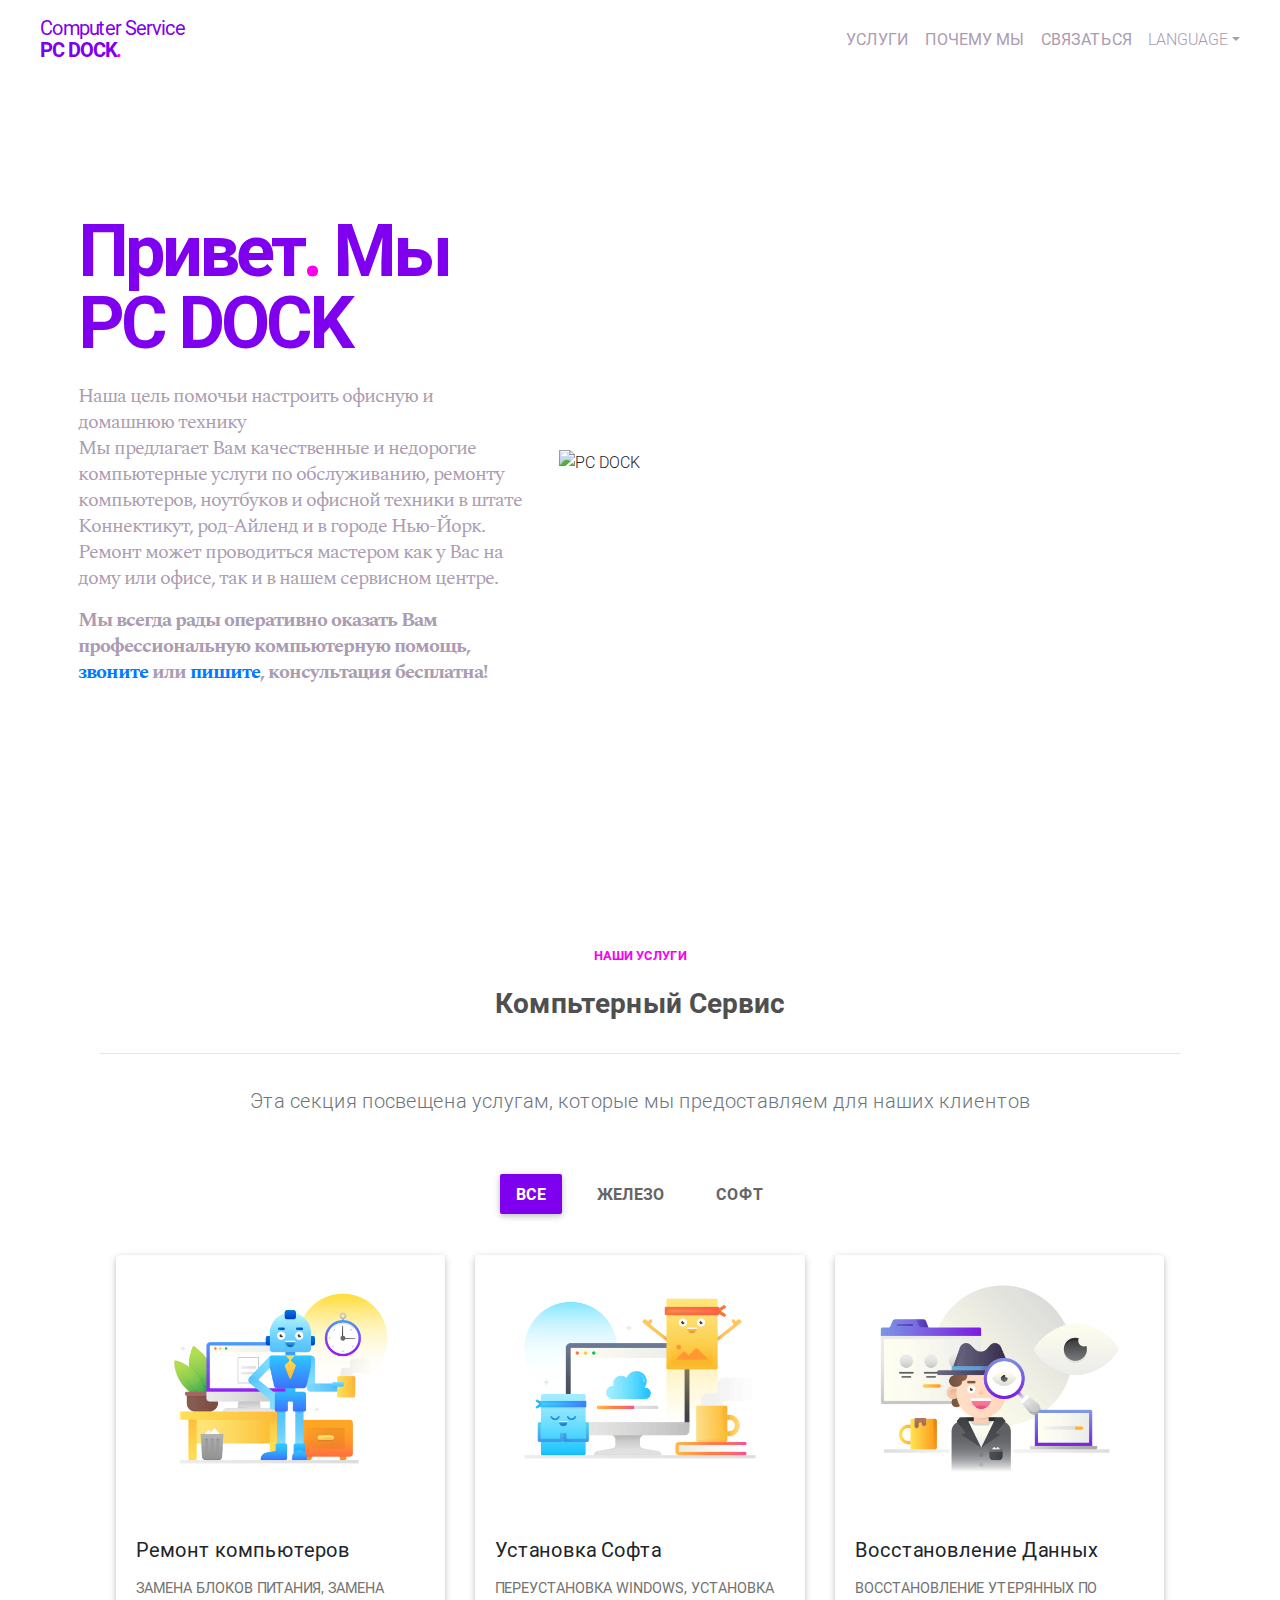
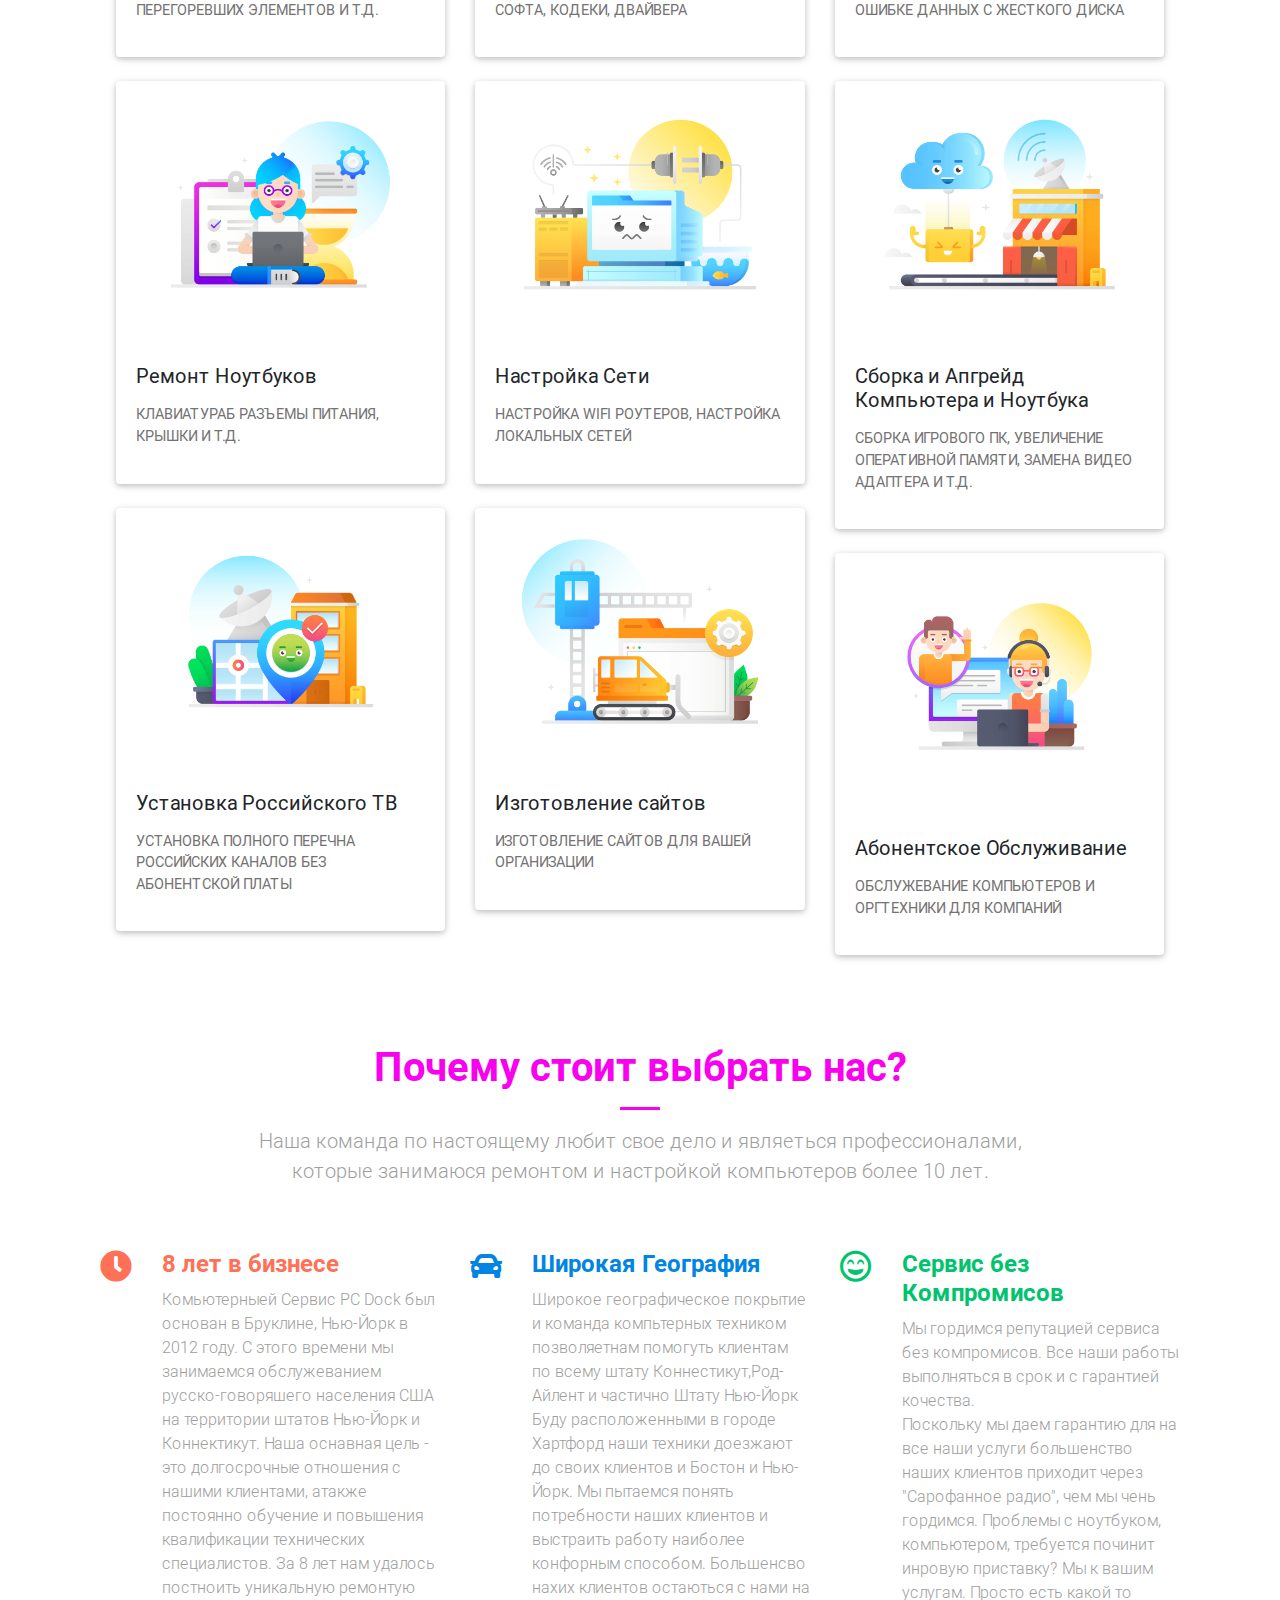
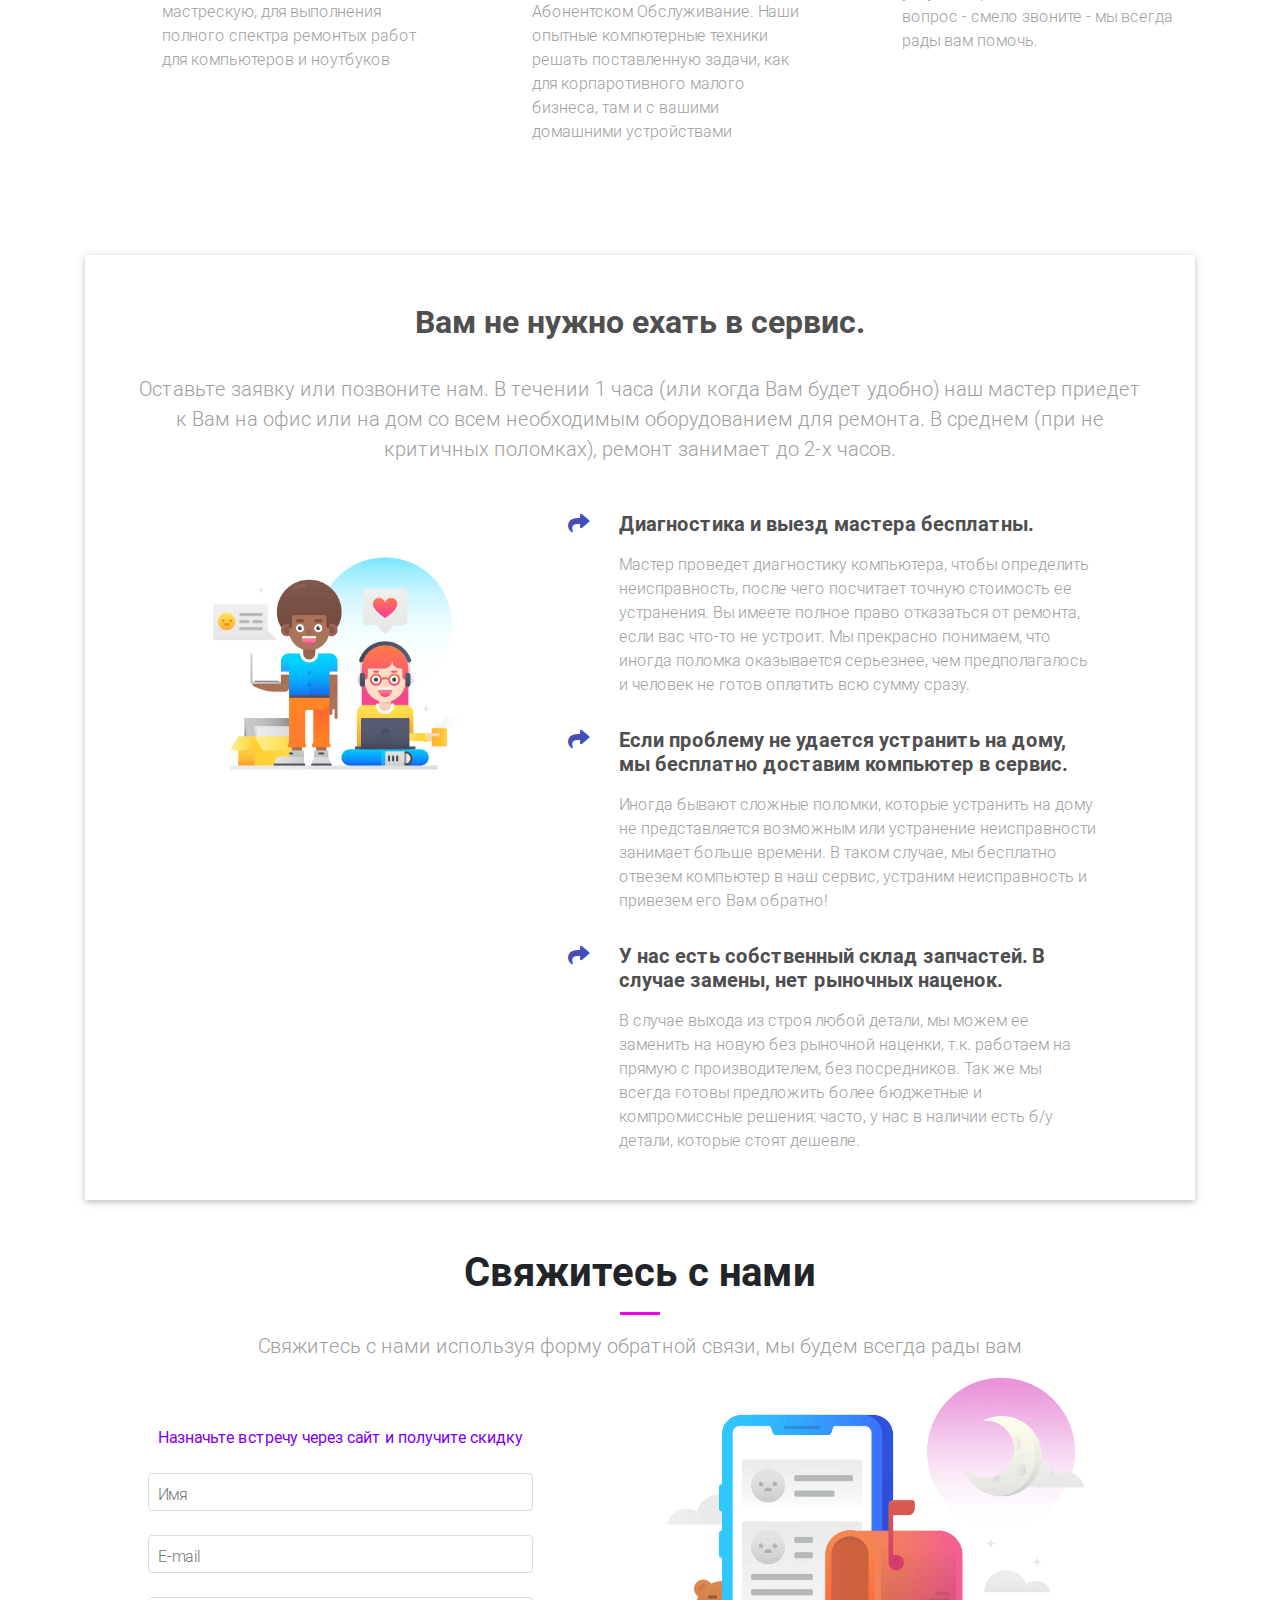
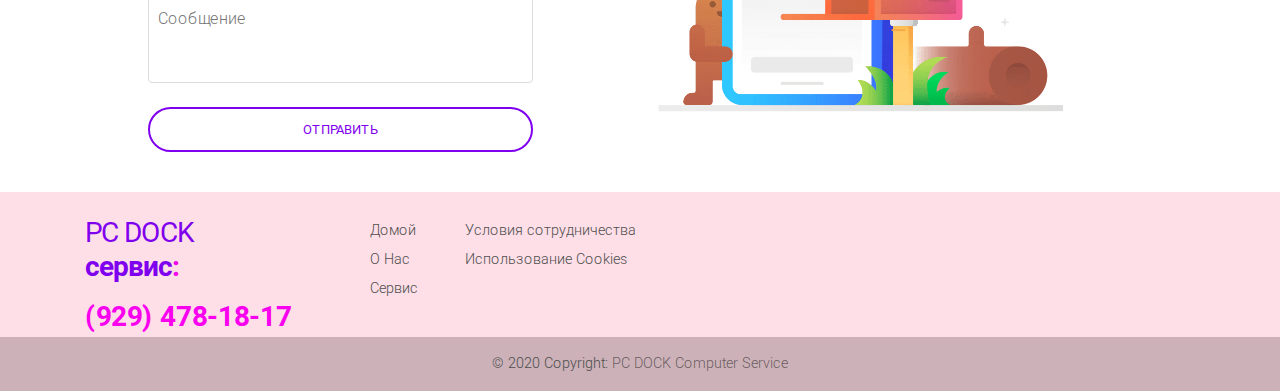
==== commit 6634630c: "rewrite .html rule at htaccess" ====
--- a/index.html
+++ b/index.html
@@ -65,9 +65,9 @@
           <!-- Dropdown -->
           <li class="nav-item dropdown">
             <a class="nav-link dropdown-toggle heather-color" id="navbarDropdownMenuLink" data-toggle="dropdown"
-              aria-haspopup="true" aria-expanded="false">Язык</a>
+              aria-haspopup="true" aria-expanded="false">Language</a>
             <div class="dropdown-menu dropdown-primary blue-grey lighten-5" aria-labelledby="navbarDropdownMenuLink">
-              <a class="dropdown-item" href="us.html">Английский</a>
+              <a class="dropdown-item" href="us">English</a>
               <a class="dropdown-item active" href="#">Русский</a>
 
             </div>
